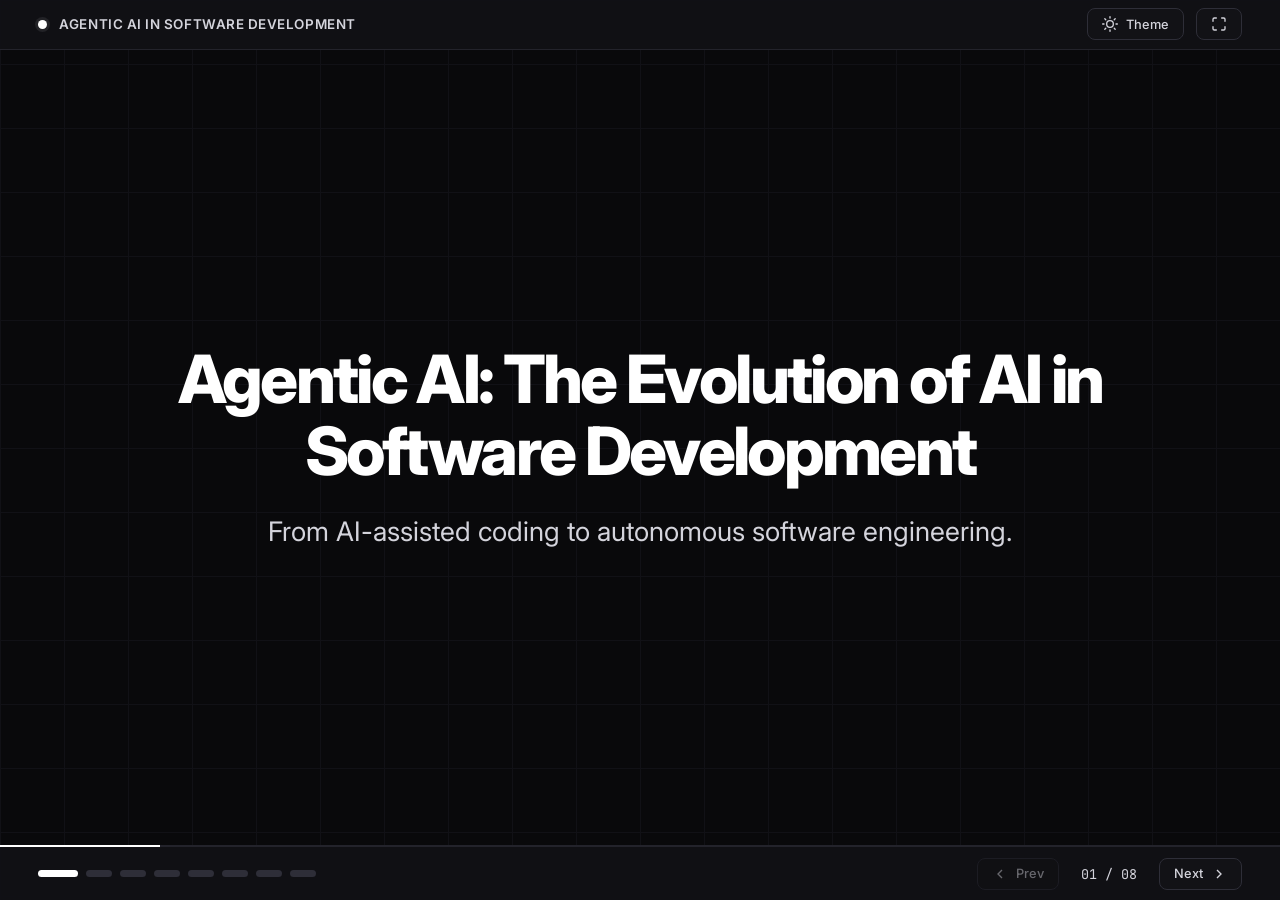
==== index.html @ c1a03ac7 "Remove (L) shortcut hint from Theme toggle button" ====
<!DOCTYPE html>
<html lang="en" data-theme="dark">
<head>
  <meta charset="UTF-8" />
  <meta name="viewport" content="width=device-width, initial-scale=1.0" />
  <title>Agentic AI: The Evolution of AI in Software Development</title>
  <link rel="preconnect" href="https://fonts.googleapis.com" />
  <link rel="preconnect" href="https://fonts.gstatic.com" crossorigin />
  <link href="https://fonts.googleapis.com/css2?family=Inter:wght@400;500;600;700;800&family=JetBrains+Mono:wght@400;500;600&display=swap" rel="stylesheet" />
  <link rel="stylesheet" href="presentation.css" />
</head>
<body>
  <div class="deck-shell">
    <!-- TOP BAR -->
    <header class="deck-topbar">
      <div class="topbar-brand">
        <span class="topbar-brand-dot"></span>
        <span>Agentic AI in Software Development</span>
      </div>

      <div class="topbar-meta">
        <button class="icon-btn" id="btn-theme" title="Toggle Monochrome Theme (Key: L)">
          <svg viewBox="0 0 24 24" fill="none" stroke="currentColor" stroke-width="2" stroke-linecap="round" stroke-linejoin="round">
            <circle cx="12" cy="12" r="5"></circle>
            <line x1="12" y1="1" x2="12" y2="3"></line>
            <line x1="12" y1="21" x2="12" y2="23"></line>
            <line x1="4.22" y1="4.22" x2="5.64" y2="5.64"></line>
            <line x1="18.36" y1="18.36" x2="19.78" y2="19.78"></line>
            <line x1="1" y1="12" x2="3" y2="12"></line>
            <line x1="21" y1="12" x2="23" y2="12"></line>
            <line x1="4.22" y1="19.78" x2="5.64" y2="18.36"></line>
            <line x1="18.36" y1="5.64" x2="19.78" y2="4.22"></line>
          </svg>
          <span>Theme</span>
        </button>

        <button class="icon-btn" id="btn-fullscreen" title="Toggle Fullscreen (Key: F)">
          <svg viewBox="0 0 24 24" fill="none" stroke="currentColor" stroke-width="2" stroke-linecap="round" stroke-linejoin="round">
            <path d="M8 3H5a2 2 0 0 0-2 2v3m18 0V5a2 2 0 0 0-2-2h-3m0 18h3a2 2 0 0 0 2-2v-3M3 16v3a2 2 0 0 0 2 2h3"></path>
          </svg>
        </button>
      </div>
    </header>

    <!-- MAIN SLIDE STAGE -->
    <main class="deck-stage" id="deck-stage">

      <!-- ==================================================================
           SLIDE 1 — INTRODUCTION TO AGENTIC AI
           ================================================================== -->
      <section class="slide is-active" data-slide="1">
        <div class="hero-cover">
          <h1 class="hero-title anim-item" style="--stagger: 0;">
            Agentic AI: The Evolution of AI in Software Development
          </h1>

          <p class="hero-subtitle anim-item" style="--stagger: 1;">
            From AI-assisted coding to autonomous software engineering.
          </p>
        </div>
      </section>

      <!-- ==================================================================
           SLIDE 2 — WHAT IS AGENTIC AI?
           ================================================================== -->
      <section class="slide" data-slide="2">
        <div class="slide-header">
          <div class="slide-eyebrow anim-item" style="--stagger: 0;">
            <svg viewBox="0 0 24 24" fill="none" stroke="currentColor" stroke-width="2">
              <circle cx="12" cy="12" r="10"></circle>
              <circle cx="12" cy="12" r="6"></circle>
              <circle cx="12" cy="12" r="2"></circle>
            </svg>
            <span>Slide 02 // Core Definition</span>
          </div>
          <h2 class="slide-title anim-item" style="--stagger: 1;">What Is Agentic AI?</h2>
          <p class="slide-subtitle anim-item" style="--stagger: 2;">
            An AI system capable of pursuing a goal by <strong>planning tasks</strong>, <strong>making decisions</strong>, <strong>using tools</strong>, <strong>executing actions</strong>, and <strong>evaluating results</strong> with varying degrees of human supervision.
          </p>
        </div>

        <div class="grid-4">
          <div class="feature-card anim-item" style="--stagger: 3;">
            <div class="card-icon-wrap">
              <div class="card-icon">
                <svg viewBox="0 0 24 24" fill="none" stroke="currentColor" stroke-width="2">
                  <circle cx="12" cy="12" r="10"></circle>
                  <circle cx="12" cy="12" r="6"></circle>
                  <circle cx="12" cy="12" r="2"></circle>
                </svg>
              </div>
              <span class="card-index">01</span>
            </div>
            <h3 class="card-title">Goal-Oriented</h3>
            <p class="card-desc">Works persistently toward a high-level defined objective rather than answering a single prompt.</p>
          </div>

          <div class="feature-card anim-item" style="--stagger: 4;">
            <div class="card-icon-wrap">
              <div class="card-icon">
                <svg viewBox="0 0 24 24" fill="none" stroke="currentColor" stroke-width="2">
                  <polygon points="12 2 19 21 12 17 5 21 12 2"></polygon>
                </svg>
              </div>
              <span class="card-index">02</span>
            </div>
            <h3 class="card-title">Autonomous</h3>
            <p class="card-desc">Performs chained development tasks and intermediate steps without needing constant human prompts.</p>
          </div>

          <div class="feature-card anim-item" style="--stagger: 5;">
            <div class="card-icon-wrap">
              <div class="card-icon">
                <svg viewBox="0 0 24 24" fill="none" stroke="currentColor" stroke-width="2">
                  <polyline points="4 17 10 11 4 5"></polyline>
                  <line x1="12" y1="19" x2="20" y2="19"></line>
                </svg>
              </div>
              <span class="card-index">03</span>
            </div>
            <h3 class="card-title">Action-Oriented</h3>
            <p class="card-desc">Directly interacts with external systems: editors, terminals, compilers, databases, and test runners.</p>
          </div>

          <div class="feature-card anim-item" style="--stagger: 6;">
            <div class="card-icon-wrap">
              <div class="card-icon">
                <svg viewBox="0 0 24 24" fill="none" stroke="currentColor" stroke-width="2">
                  <polyline points="23 4 23 10 17 10"></polyline>
                  <polyline points="1 20 1 14 7 14"></polyline>
                  <path d="M3.51 9a9 9 0 0 1 14.85-3.36L23 10M1 14l4.64 4.36A9 9 0 0 0 20.49 15"></path>
                </svg>
              </div>
              <span class="card-index">04</span>
            </div>
            <h3 class="card-title">Adaptive</h3>
            <p class="card-desc">Reads compiler errors or test failures and dynamically adjusts its approach based on real outcomes.</p>
          </div>
        </div>

        <div class="callout-banner anim-item" style="--stagger: 7;">
          <div class="callout-icon">
            <svg viewBox="0 0 24 24" fill="none" stroke="currentColor" stroke-width="2">
              <rect x="3" y="11" width="18" height="11" rx="2" ry="2"></rect>
              <path d="M7 11V7a5 5 0 0 1 10 0v4"></path>
            </svg>
          </div>
          <div class="callout-body">
            <div class="callout-label">Software Development Example</div>
            <p class="callout-text">
              Instead of asking AI to <em>generate a single login function</em>, you instruct it to <strong>implement an entire authentication feature</strong>—including database schema integration, input validation, and automated tests.
            </p>
          </div>
        </div>
      </section>

      <!-- ==================================================================
           SLIDE 3 — TRADITIONAL AI VS. AGENTIC AI
           ================================================================== -->
      <section class="slide" data-slide="3">
        <div class="slide-header">
          <div class="slide-eyebrow anim-item" style="--stagger: 0;">
            <svg viewBox="0 0 24 24" fill="none" stroke="currentColor" stroke-width="2">
              <line x1="18" y1="20" x2="18" y2="10"></line>
              <line x1="12" y1="20" x2="12" y2="4"></line>
              <line x1="6" y1="20" x2="6" y2="14"></line>
            </svg>
            <span>Slide 03 // Paradigm Shift</span>
          </div>
          <h2 class="slide-title anim-item" style="--stagger: 1;">Traditional AI vs. Agentic AI</h2>
        </div>

        <div class="grid-2">
          <!-- Traditional AI -->
          <div class="compare-panel anim-item" style="--stagger: 2;">
            <div class="compare-header">
              <div class="compare-title-group">
                <svg viewBox="0 0 24 24" fill="none" stroke="currentColor" stroke-width="2">
                  <path d="M21 15a2 2 0 0 1-2 2H7l-4 4V5a2 2 0 0 1 2-2h14a2 2 0 0 1 2 2z"></path>
                </svg>
                <span class="compare-title">Traditional AI</span>
              </div>
              <span class="compare-tag">Reactive Assistant</span>
            </div>

            <ul class="clean-list">
              <li>
                <svg viewBox="0 0 24 24" fill="none" stroke="currentColor" stroke-width="2"><polyline points="9 18 15 12 9 6"></polyline></svg>
                <span>Responds directly to individual prompts</span>
              </li>
              <li>
                <svg viewBox="0 0 24 24" fill="none" stroke="currentColor" stroke-width="2"><polyline points="9 18 15 12 9 6"></polyline></svg>
                <span>Generates isolated code snippets</span>
              </li>
              <li>
                <svg viewBox="0 0 24 24" fill="none" stroke="currentColor" stroke-width="2"><polyline points="9 18 15 12 9 6"></polyline></svg>
                <span>Suggests theoretical solutions</span>
              </li>
              <li>
                <svg viewBox="0 0 24 24" fill="none" stroke="currentColor" stroke-width="2"><polyline points="9 18 15 12 9 6"></polyline></svg>
                <span>Waits passively for next human instruction</span>
              </li>
              <li>
                <svg viewBox="0 0 24 24" fill="none" stroke="currentColor" stroke-width="2"><polyline points="9 18 15 12 9 6"></polyline></svg>
                <span>Developer manually coordinates every step</span>
              </li>
            </ul>

            <div class="scenario-box">
              <strong>Example: Fixing a Login Bug</strong>
              Explains the error message you pasted and suggests a snippet of code for you to copy and test.
            </div>
          </div>

          <!-- Agentic AI -->
          <div class="compare-panel compare-highlight anim-item" style="--stagger: 3;">
            <div class="compare-header">
              <div class="compare-title-group">
                <svg viewBox="0 0 24 24" fill="none" stroke="currentColor" stroke-width="2">
                  <rect x="4" y="4" width="16" height="16" rx="2" ry="2"></rect>
                  <rect x="9" y="9" width="6" height="6"></rect>
                  <line x1="9" y1="1" x2="9" y2="4"></line>
                  <line x1="15" y1="1" x2="15" y2="4"></line>
                  <line x1="9" y1="20" x2="9" y2="23"></line>
                  <line x1="15" y1="20" x2="15" y2="23"></line>
                  <line x1="20" y1="9" x2="23" y2="9"></line>
                  <line x1="20" y1="14" x2="23" y2="14"></line>
                  <line x1="1" y1="9" x2="4" y2="9"></line>
                  <line x1="1" y1="14" x2="4" y2="14"></line>
                </svg>
                <span class="compare-title">Agentic AI</span>
              </div>
              <span class="compare-tag">Goal-Driven Executor</span>
            </div>

            <ul class="clean-list">
              <li>
                <svg viewBox="0 0 24 24" fill="none" stroke="currentColor" stroke-width="2"><polyline points="20 6 9 17 4 12"></polyline></svg>
                <span>Works toward overarching engineering goals</span>
              </li>
              <li>
                <svg viewBox="0 0 24 24" fill="none" stroke="currentColor" stroke-width="2"><polyline points="20 6 9 17 4 12"></polyline></svg>
                <span>Implements complete end-to-end features</span>
              </li>
              <li>
                <svg viewBox="0 0 24 24" fill="none" stroke="currentColor" stroke-width="2"><polyline points="20 6 9 17 4 12"></polyline></svg>
                <span>Executes solutions directly using workspace tools</span>
              </li>
              <li>
                <svg viewBox="0 0 24 24" fill="none" stroke="currentColor" stroke-width="2"><polyline points="20 6 9 17 4 12"></polyline></svg>
                <span>Determines appropriate next steps autonomously</span>
              </li>
              <li>
                <svg viewBox="0 0 24 24" fill="none" stroke="currentColor" stroke-width="2"><polyline points="20 6 9 17 4 12"></polyline></svg>
                <span>Manages multiple connected actions in sequence</span>
              </li>
            </ul>

            <div class="scenario-box">
              <strong>Example: Fixing a Login Bug</strong>
              Investigates the codebase, identifies the root cause, modifies the files, runs the test suite, and verifies the fix.
            </div>
          </div>
        </div>

        <div class="callout-banner anim-item" style="--stagger: 4;">
          <div class="callout-icon">
            <svg viewBox="0 0 24 24" fill="none" stroke="currentColor" stroke-width="2">
              <polygon points="13 2 3 14 12 14 11 22 21 10 12 10 13 2"></polygon>
            </svg>
          </div>
          <div class="callout-body">
            <div class="callout-label">Key Takeaway</div>
            <p class="callout-text">
              Traditional AI primarily assists with <strong>individual requests</strong>, while Agentic AI executes <strong>multiple connected actions</strong> toward an objective.
            </p>
          </div>
        </div>
      </section>

      <!-- ==================================================================
           SLIDE 4 — WHAT MAKES AN AI AGENTIC?
           ================================================================== -->
      <section class="slide" data-slide="4">
        <div class="slide-header">
          <div class="slide-eyebrow anim-item" style="--stagger: 0;">
            <svg viewBox="0 0 24 24" fill="none" stroke="currentColor" stroke-width="2">
              <polygon points="12 2 2 7 12 12 22 7 12 2"></polygon>
              <polyline points="2 17 12 22 22 17"></polyline>
              <polyline points="2 12 12 17 22 12"></polyline>
            </svg>
            <span>Slide 04 // System Capabilities</span>
          </div>
          <h2 class="slide-title anim-item" style="--stagger: 1;">What Makes an AI Agentic?</h2>
        </div>

        <div class="grid-3">
          <div class="feature-card anim-item" style="--stagger: 2;">
            <div class="card-icon-wrap">
              <div class="card-icon">
                <svg viewBox="0 0 24 24" fill="none" stroke="currentColor" stroke-width="2">
                  <circle cx="12" cy="12" r="10"></circle>
                  <polygon points="16.24 7.76 14.12 14.12 7.76 16.24 9.88 9.88 16.24 7.76"></polygon>
                </svg>
              </div>
              <span class="card-index">01</span>
            </div>
            <h3 class="card-title">Autonomy</h3>
            <p class="card-desc">Can perform assigned tasks without constant human intervention.</p>
          </div>

          <div class="feature-card anim-item" style="--stagger: 3;">
            <div class="card-icon-wrap">
              <div class="card-icon">
                <svg viewBox="0 0 24 24" fill="none" stroke="currentColor" stroke-width="2">
                  <line x1="8" y1="6" x2="21" y2="6"></line>
                  <line x1="8" y1="12" x2="21" y2="12"></line>
                  <line x1="8" y1="18" x2="21" y2="18"></line>
                  <line x1="3" y1="6" x2="3.01" y2="6"></line>
                  <line x1="3" y1="12" x2="3.01" y2="12"></line>
                  <line x1="3" y1="18" x2="3.01" y2="18"></line>
                </svg>
              </div>
              <span class="card-index">02</span>
            </div>
            <h3 class="card-title">Planning</h3>
            <p class="card-desc">Breaks complex engineering objectives into smaller, actionable tasks.</p>
          </div>

          <div class="feature-card anim-item" style="--stagger: 4;">
            <div class="card-icon-wrap">
              <div class="card-icon">
                <svg viewBox="0 0 24 24" fill="none" stroke="currentColor" stroke-width="2">
                  <path d="M9.5 2A2.5 2.5 0 0 1 12 4.5v15a2.5 2.5 0 0 1-4.96.44 2.5 2.5 0 0 1-2.96-3.08 3 3 0 0 1-.34-5.58 2.5 2.5 0 0 1 1.32-4.24 2.5 2.5 0 0 1 4.44-2.04Z"></path>
                  <path d="M14.5 2A2.5 2.5 0 0 0 12 4.5v15a2.5 2.5 0 0 0 4.96.44 2.5 2.5 0 0 0 2.96-3.08 3 3 0 0 0 .34-5.58 2.5 2.5 0 0 0-1.32-4.24 2.5 2.5 0 0 0-4.44-2.04Z"></path>
                </svg>
              </div>
              <span class="card-index">03</span>
            </div>
            <h3 class="card-title">Reasoning</h3>
            <p class="card-desc">Analyzes code context and trade-offs to determine appropriate actions.</p>
          </div>

          <div class="feature-card anim-item" style="--stagger: 5;">
            <div class="card-icon-wrap">
              <div class="card-icon">
                <svg viewBox="0 0 24 24" fill="none" stroke="currentColor" stroke-width="2">
                  <polyline points="4 17 10 11 4 5"></polyline>
                  <line x1="12" y1="19" x2="20" y2="19"></line>
                </svg>
              </div>
              <span class="card-index">04</span>
            </div>
            <h3 class="card-title">Tool Usage</h3>
            <p class="card-desc">Interacts with terminals, APIs, databases, and development environments.</p>
          </div>

          <div class="feature-card anim-item" style="--stagger: 6;">
            <div class="card-icon-wrap">
              <div class="card-icon">
                <svg viewBox="0 0 24 24" fill="none" stroke="currentColor" stroke-width="2">
                  <ellipse cx="12" cy="5" rx="9" ry="3"></ellipse>
                  <path d="M21 12c0 1.66-4 3-9 3s-9-1.34-9-3"></path>
                  <path d="M3 5v14c0 1.66 4 3 9 3s9-1.34 9-3V5"></path>
                </svg>
              </div>
              <span class="card-index">05</span>
            </div>
            <h3 class="card-title">Memory &amp; Context</h3>
            <p class="card-desc">Maintains relevant project architecture information and previous decisions.</p>
          </div>

          <div class="feature-card anim-item" style="--stagger: 7;">
            <div class="card-icon-wrap">
              <div class="card-icon">
                <svg viewBox="0 0 24 24" fill="none" stroke="currentColor" stroke-width="2">
                  <path d="M21.5 2v6h-6M2.5 22v-6h6M2 11.5a10 10 0 0 1 18.8-4.3M22 12.5a10 10 0 0 1-18.8 4.2"></path>
                </svg>
              </div>
              <span class="card-index">06</span>
            </div>
            <h3 class="card-title">Adaptability</h3>
            <p class="card-desc">Evaluates test or runtime outcomes and adjusts strategy when something fails.</p>
          </div>
        </div>

        <div class="callout-banner anim-item" style="--stagger: 8;">
          <div class="callout-icon">
            <svg viewBox="0 0 24 24" fill="none" stroke="currentColor" stroke-width="2">
              <circle cx="12" cy="12" r="10"></circle>
              <line x1="12" y1="8" x2="12" y2="12"></line>
              <line x1="12" y1="16" x2="12.01" y2="16"></line>
            </svg>
          </div>
          <div class="callout-body">
            <div class="callout-label">Important Distinction</div>
            <p class="callout-text">
              Simply using an LLM or chaining multiple AI models does <strong>not</strong> automatically make a system agentic. Its ability to <strong>pursue goals through decisions and actions</strong> is what matters.
            </p>
          </div>
        </div>
      </section>

      <!-- ==================================================================
           SLIDE 5 — HOW DOES AGENTIC AI WORK?
           ================================================================== -->
      <section class="slide" data-slide="5">
        <div class="slide-header">
          <div class="slide-eyebrow anim-item" style="--stagger: 0;">
            <svg viewBox="0 0 24 24" fill="none" stroke="currentColor" stroke-width="2">
              <polyline points="23 4 23 10 17 10"></polyline>
              <polyline points="1 20 1 14 7 14"></polyline>
              <path d="M3.51 9a9 9 0 0 1 14.85-3.36L23 10M1 14l4.64 4.36A9 9 0 0 0 20.49 15"></path>
            </svg>
            <span>Slide 05 // The Agentic Execution Cycle</span>
          </div>
          <h2 class="slide-title anim-item" style="--stagger: 1;">How Does Agentic AI Work?</h2>
        </div>

        <div class="cycle-layout">
          <div class="cycle-steps-grid" id="cycle-stepper">
            <div class="cycle-step-card is-pulsing anim-item" style="--stagger: 2;" data-step="0">
              <div class="cycle-step-top">
                <span class="cycle-step-num">STEP 01</span>
                <span class="cycle-step-icon">
                  <svg viewBox="0 0 24 24" fill="none" stroke="currentColor" stroke-width="2"><circle cx="12" cy="12" r="10"></circle><circle cx="12" cy="12" r="3"></circle></svg>
                </span>
              </div>
              <h3 class="cycle-step-title">Goal</h3>
              <p class="cycle-step-desc">Understand the developer’s high-level objective and constraints.</p>
            </div>

            <div class="cycle-step-card anim-item" style="--stagger: 3;" data-step="1">
              <div class="cycle-step-top">
                <span class="cycle-step-num">STEP 02</span>
                <span class="cycle-step-icon">
                  <svg viewBox="0 0 24 24" fill="none" stroke="currentColor" stroke-width="2"><line x1="8" y1="6" x2="21" y2="6"></line><line x1="8" y1="12" x2="21" y2="12"></line><line x1="8" y1="18" x2="21" y2="18"></line><line x1="3" y1="6" x2="3.01" y2="6"></line><line x1="3" y1="12" x2="3.01" y2="12"></line><line x1="3" y1="18" x2="3.01" y2="18"></line></svg>
                </span>
              </div>
              <h3 class="cycle-step-title">Planning</h3>
              <p class="cycle-step-desc">Break down the objective into smaller, sequenced tasks.</p>
            </div>

            <div class="cycle-step-card anim-item" style="--stagger: 4;" data-step="2">
              <div class="cycle-step-top">
                <span class="cycle-step-num">STEP 03</span>
                <span class="cycle-step-icon">
                  <svg viewBox="0 0 24 24" fill="none" stroke="currentColor" stroke-width="2"><polyline points="4 17 10 11 4 5"></polyline><line x1="12" y1="19" x2="20" y2="19"></line></svg>
                </span>
              </div>
              <h3 class="cycle-step-title">Execution</h3>
              <p class="cycle-step-desc">Perform concrete actions using available workspace tools.</p>
            </div>

            <div class="cycle-step-card anim-item" style="--stagger: 5;" data-step="3">
              <div class="cycle-step-top">
                <span class="cycle-step-num">STEP 04</span>
                <span class="cycle-step-icon">
                  <svg viewBox="0 0 24 24" fill="none" stroke="currentColor" stroke-width="2"><path d="M1 12s4-8 11-8 11 8 11 8-4 8-11 8-11-8-11-8z"></path><circle cx="12" cy="12" r="3"></circle></svg>
                </span>
              </div>
              <h3 class="cycle-step-title">Observation</h3>
              <p class="cycle-step-desc">Inspect terminal outputs, compiler logs, errors, and test results.</p>
            </div>

            <div class="cycle-step-card anim-item" style="--stagger: 6;" data-step="4">
              <div class="cycle-step-top">
                <span class="cycle-step-num">STEP 05</span>
                <span class="cycle-step-icon">
                  <svg viewBox="0 0 24 24" fill="none" stroke="currentColor" stroke-width="2"><path d="M22 11.08V12a10 10 0 1 1-5.93-9.14"></path><polyline points="22 4 12 14.01 9 11.01"></polyline></svg>
                </span>
              </div>
              <h3 class="cycle-step-title">Evaluation</h3>
              <p class="cycle-step-desc">Determine whether the current outcome satisfies requirements.</p>
            </div>

            <div class="cycle-step-card anim-item" style="--stagger: 7;" data-step="5">
              <div class="cycle-step-top">
                <span class="cycle-step-num">STEP 06</span>
                <span class="cycle-step-icon">
                  <svg viewBox="0 0 24 24" fill="none" stroke="currentColor" stroke-width="2"><polyline points="17 1 21 5 17 9"></polyline><path d="M3 11V9a4 4 0 0 1 4-4h14"></path><polyline points="7 23 3 19 7 15"></polyline><path d="M21 13v2a4 4 0 0 1-4 4H3"></path></svg>
                </span>
              </div>
              <h3 class="cycle-step-title">Iteration</h3>
              <p class="cycle-step-desc">Correct problems and repeat until achieved or human input is needed.</p>
            </div>
          </div>

          <div class="example-walkthrough-card anim-item" style="--stagger: 5;">
            <div>
              <div class="walkthrough-title">
                <svg viewBox="0 0 24 24" fill="none" stroke="currentColor" stroke-width="2">
                  <rect x="2" y="3" width="20" height="14" rx="2" ry="2"></rect>
                  <line x1="8" y1="21" x2="16" y2="21"></line>
                  <line x1="12" y1="17" x2="12" y2="21"></line>
                </svg>
                <span>Practical Example: Student Management System</span>
              </div>
              <ul class="walkthrough-steps">
                <li><span class="step-dot"></span><span>1. Analyze the system requirements</span></li>
                <li><span class="step-dot"></span><span>2. Design the database schema</span></li>
                <li><span class="step-dot"></span><span>3. Develop the frontend &amp; backend</span></li>
                <li><span class="step-dot"></span><span>4. Run the application locally</span></li>
                <li><span class="step-dot"></span><span>5. Test student registration &amp; authentication</span></li>
                <li><span class="step-dot"></span><span>6. Fix identified runtime or test errors</span></li>
                <li><span class="step-dot"></span><span>7. Verify the completed implementation</span></li>
              </ul>
            </div>
          </div>
        </div>
      </section>

      <!-- ==================================================================
           SLIDE 6 — REAL-WORLD EXAMPLES OF AGENTIC AI
           ================================================================== -->
      <section class="slide" data-slide="6">
        <div class="slide-header slide-header--compact">
          <div class="slide-eyebrow anim-item" style="--stagger: 0;">
            <svg viewBox="0 0 24 24" fill="none" stroke="currentColor" stroke-width="2">
              <circle cx="12" cy="12" r="10"></circle>
              <line x1="2" y1="12" x2="22" y2="12"></line>
              <path d="M12 2a15.3 15.3 0 0 1 4 10 15.3 15.3 0 0 1-4 10 15.3 15.3 0 0 1-4-10 15.3 15.3 0 0 1 4-10z"></path>
            </svg>
            <span>Slide 06 // Industry Landscape</span>
          </div>
          <h2 class="slide-title anim-item" style="--stagger: 1;">Real-World Examples of Agentic AI</h2>
        </div>

        <div class="examples-grid">
          <!-- OpenAI Codex -->
          <div class="agent-tool-card anim-item" style="--stagger: 2;">
            <div>
              <div class="tool-card-header">
                <div>
                  <h3 class="tool-name">OpenAI Codex</h3>
                  <div class="tool-vendor">Software Engineering Agent</div>
                </div>
                <div class="card-icon">
                  <svg viewBox="0 0 24 24" fill="none" stroke="currentColor" stroke-width="2">
                    <polyline points="4 17 10 11 4 5"></polyline>
                    <line x1="12" y1="19" x2="20" y2="19"></line>
                  </svg>
                </div>
              </div>

              <ul class="clean-list">
                <li>
                  <svg viewBox="0 0 24 24" fill="none" stroke="currentColor" stroke-width="2"><polyline points="20 6 9 17 4 12"></polyline></svg>
                  <span>Understands existing codebases</span>
                </li>
                <li>
                  <svg viewBox="0 0 24 24" fill="none" stroke="currentColor" stroke-width="2"><polyline points="20 6 9 17 4 12"></polyline></svg>
                  <span>Implements features &amp; fixes bugs</span>
                </li>
                <li>
                  <svg viewBox="0 0 24 24" fill="none" stroke="currentColor" stroke-width="2"><polyline points="20 6 9 17 4 12"></polyline></svg>
                  <span>Runs tests &amp; dev commands</span>
                </li>
              </ul>
            </div>

            <a class="tool-link" href="https://openai.com/codex/" target="_blank" rel="noopener noreferrer">
              <span>openai.com/codex</span>
              <svg viewBox="0 0 24 24" fill="none" stroke="currentColor" stroke-width="2"><path d="M18 13v6a2 2 0 0 1-2 2H5a2 2 0 0 1-2-2V8a2 2 0 0 1 2-2h6"></path><polyline points="15 3 21 3 21 9"></polyline><line x1="10" y1="14" x2="21" y2="3"></line></svg>
            </a>
          </div>

          <!-- GitHub Copilot Coding Agent -->
          <div class="agent-tool-card anim-item" style="--stagger: 3;">
            <div>
              <div class="tool-card-header">
                <div>
                  <h3 class="tool-name">GitHub Copilot Agent</h3>
                  <div class="tool-vendor">Repository Workflow Agent</div>
                </div>
                <div class="card-icon">
                  <svg viewBox="0 0 24 24" fill="none" stroke="currentColor" stroke-width="2">
                    <circle cx="18" cy="18" r="3"></circle>
                    <circle cx="6" cy="6" r="3"></circle>
                    <path d="M13 6h3a2 2 0 0 1 2 2v7"></path>
                    <line x1="6" y1="9" x2="6" y2="21"></line>
                  </svg>
                </div>
              </div>

              <ul class="clean-list">
                <li>
                  <svg viewBox="0 0 24 24" fill="none" stroke="currentColor" stroke-width="2"><polyline points="20 6 9 17 4 12"></polyline></svg>
                  <span>Accepts assigned GitHub issues</span>
                </li>
                <li>
                  <svg viewBox="0 0 24 24" fill="none" stroke="currentColor" stroke-width="2"><polyline points="20 6 9 17 4 12"></polyline></svg>
                  <span>Investigates repositories autonomously</span>
                </li>
                <li>
                  <svg viewBox="0 0 24 24" fill="none" stroke="currentColor" stroke-width="2"><polyline points="20 6 9 17 4 12"></polyline></svg>
                  <span>Creates pull requests for review</span>
                </li>
              </ul>
            </div>

            <a class="tool-link" href="https://github.com/features/copilot" target="_blank" rel="noopener noreferrer">
              <span>github.com/features/copilot</span>
              <svg viewBox="0 0 24 24" fill="none" stroke="currentColor" stroke-width="2"><path d="M18 13v6a2 2 0 0 1-2 2H5a2 2 0 0 1-2-2V8a2 2 0 0 1 2-2h6"></path><polyline points="15 3 21 3 21 9"></polyline><line x1="10" y1="14" x2="21" y2="3"></line></svg>
            </a>
          </div>

          <!-- Devin -->
          <div class="agent-tool-card anim-item" style="--stagger: 4;">
            <div>
              <div class="tool-card-header">
                <div>
                  <h3 class="tool-name">Devin</h3>
                  <div class="tool-vendor">Autonomous AI Software Engineer</div>
                </div>
                <div class="card-icon">
                  <svg viewBox="0 0 24 24" fill="none" stroke="currentColor" stroke-width="2">
                    <rect x="2" y="3" width="20" height="14" rx="2" ry="2"></rect>
                    <line x1="8" y1="21" x2="16" y2="21"></line>
                    <line x1="12" y1="17" x2="12" y2="21"></line>
                  </svg>
                </div>
              </div>

              <ul class="clean-list">
                <li>
                  <svg viewBox="0 0 24 24" fill="none" stroke="currentColor" stroke-width="2"><polyline points="20 6 9 17 4 12"></polyline></svg>
                  <span>Operates in a sandboxed environment</span>
                </li>
                <li>
                  <svg viewBox="0 0 24 24" fill="none" stroke="currentColor" stroke-width="2"><polyline points="20 6 9 17 4 12"></polyline></svg>
                  <span>Investigates engineering problems</span>
                </li>
                <li>
                  <svg viewBox="0 0 24 24" fill="none" stroke="currentColor" stroke-width="2"><polyline points="20 6 9 17 4 12"></polyline></svg>
                  <span>Executes multi-step dev tasks</span>
                </li>
              </ul>
            </div>

            <a class="tool-link" href="https://devin.ai/" target="_blank" rel="noopener noreferrer">
              <span>devin.ai</span>
              <svg viewBox="0 0 24 24" fill="none" stroke="currentColor" stroke-width="2"><path d="M18 13v6a2 2 0 0 1-2 2H5a2 2 0 0 1-2-2V8a2 2 0 0 1 2-2h6"></path><polyline points="15 3 21 3 21 9"></polyline><line x1="10" y1="14" x2="21" y2="3"></line></svg>
            </a>
          </div>

          <!-- OpenCode -->
          <div class="agent-tool-card anim-item" style="--stagger: 5;">
            <div>
              <div class="tool-card-header">
                <div>
                  <h3 class="tool-name">OpenCode</h3>
                  <div class="tool-vendor">Open-Source Terminal Agent</div>
                </div>
                <div class="card-icon">
                  <svg viewBox="0 0 24 24" fill="none" stroke="currentColor" stroke-width="2">
                    <rect x="3" y="4" width="18" height="16" rx="2"></rect>
                    <polyline points="8 10 11 13 8 16"></polyline>
                    <line x1="13" y1="16" x2="17" y2="16"></line>
                  </svg>
                </div>
              </div>

              <ul class="clean-list">
                <li>
                  <svg viewBox="0 0 24 24" fill="none" stroke="currentColor" stroke-width="2"><polyline points="20 6 9 17 4 12"></polyline></svg>
                  <span>Operates in a fast terminal interface</span>
                </li>
                <li>
                  <svg viewBox="0 0 24 24" fill="none" stroke="currentColor" stroke-width="2"><polyline points="20 6 9 17 4 12"></polyline></svg>
                  <span>Navigates codebases &amp; runs commands</span>
                </li>
                <li>
                  <svg viewBox="0 0 24 24" fill="none" stroke="currentColor" stroke-width="2"><polyline points="20 6 9 17 4 12"></polyline></svg>
                  <span>Supports orchestrator &amp; subagent workflows</span>
                </li>
              </ul>
            </div>

            <a class="tool-link" href="https://opencode.ai/" target="_blank" rel="noopener noreferrer">
              <span>opencode.ai</span>
              <svg viewBox="0 0 24 24" fill="none" stroke="currentColor" stroke-width="2"><path d="M18 13v6a2 2 0 0 1-2 2H5a2 2 0 0 1-2-2V8a2 2 0 0 1 2-2h6"></path><polyline points="15 3 21 3 21 9"></polyline><line x1="10" y1="14" x2="21" y2="3"></line></svg>
            </a>
          </div>

          <!-- Claude Code -->
          <div class="agent-tool-card anim-item" style="--stagger: 6;">
            <div>
              <div class="tool-card-header">
                <div>
                  <h3 class="tool-name">Claude Code</h3>
                  <div class="tool-vendor">Anthropic Agentic CLI &amp; IDE Tool</div>
                </div>
                <div class="card-icon">
                  <svg viewBox="0 0 24 24" fill="none" stroke="currentColor" stroke-width="2">
                    <path d="M12 3l1.912 5.813a2 2 0 0 0 1.275 1.275L21 12l-5.813 1.912a2 2 0 0 0-1.275 1.275L12 21l-1.912-5.813a2 2 0 0 0-1.275-1.275L3 12l5.813-1.912a2 2 0 0 0 1.275-1.275L12 3z"></path>
                  </svg>
                </div>
              </div>

              <ul class="clean-list">
                <li>
                  <svg viewBox="0 0 24 24" fill="none" stroke="currentColor" stroke-width="2"><polyline points="20 6 9 17 4 12"></polyline></svg>
                  <span>Runs agentic workflows in terminal &amp; IDE</span>
                </li>
                <li>
                  <svg viewBox="0 0 24 24" fill="none" stroke="currentColor" stroke-width="2"><polyline points="20 6 9 17 4 12"></polyline></svg>
                  <span>Reads codebases, edits files &amp; runs tests</span>
                </li>
                <li>
                  <svg viewBox="0 0 24 24" fill="none" stroke="currentColor" stroke-width="2"><polyline points="20 6 9 17 4 12"></polyline></svg>
                  <span>Handles Git workflows, hooks &amp; subagents</span>
                </li>
              </ul>
            </div>

            <a class="tool-link" href="https://claude.com/product/claude-code" target="_blank" rel="noopener noreferrer">
              <span>claude.com/product/claude-code</span>
              <svg viewBox="0 0 24 24" fill="none" stroke="currentColor" stroke-width="2"><path d="M18 13v6a2 2 0 0 1-2 2H5a2 2 0 0 1-2-2V8a2 2 0 0 1 2-2h6"></path><polyline points="15 3 21 3 21 9"></polyline><line x1="10" y1="14" x2="21" y2="3"></line></svg>
            </a>
          </div>
        </div>

        <div class="callout-banner anim-item" style="--stagger: 7;">
          <div class="callout-icon">
            <svg viewBox="0 0 24 24" fill="none" stroke="currentColor" stroke-width="2">
              <polyline points="20 6 9 17 4 12"></polyline>
            </svg>
          </div>
          <div class="callout-body">
            <div class="callout-label">Key Takeaway</div>
            <p class="callout-text">
              These tools demonstrate how AI can actively participate in <strong>actual software engineering workflows</strong>, not just generate isolated code.
            </p>
          </div>
        </div>
      </section>

      <!-- ==================================================================
           SLIDE 7 — MULTI-AGENT AI IN SOFTWARE DEVELOPMENT
           ================================================================== -->
      <section class="slide" data-slide="7">
        <div class="slide-header slide-header--compact">
          <div class="slide-eyebrow anim-item" style="--stagger: 0;">
            <svg viewBox="0 0 24 24" fill="none" stroke="currentColor" stroke-width="2">
              <circle cx="12" cy="5" r="3"></circle>
              <line x1="12" y1="8" x2="12" y2="14"></line>
              <circle cx="6" cy="19" r="3"></circle>
              <circle cx="18" cy="19" r="3"></circle>
              <line x1="12" y1="14" x2="6" y2="16"></line>
              <line x1="12" y1="14" x2="18" y2="16"></line>
            </svg>
            <span>Slide 07 // Collaborative Agent Systems</span>
          </div>
          <h2 class="slide-title anim-item" style="--stagger: 1;">Multi-Agent AI in Software Development</h2>
          <p class="slide-subtitle anim-item" style="--stagger: 2;">
            Multiple AI agents working together with <strong>specialized responsibilities</strong> to accomplish a shared objective (e.g., configurable in tools like <strong>OpenCode</strong>).
          </p>
        </div>

        <div class="arch-diagram">
          <!-- Tier 0 & Tier 1: Developer Objective -> Root Orchestrator -->
          <div class="arch-root-tier anim-item" style="--stagger: 3;">
            <div class="arch-input-pill">
              <svg viewBox="0 0 24 24" fill="none" stroke="currentColor" stroke-width="2">
                <path d="M20 21v-2a4 4 0 0 0-4-4H8a4 4 0 0 0-4 4v2"></path>
                <circle cx="12" cy="7" r="4"></circle>
              </svg>
              <span>Developer Objective: Student Management System</span>
            </div>

            <div class="arch-stem arch-stem--short" aria-hidden="true"></div>

            <div class="arch-root-node">
              <div class="arch-root-left">
                <div class="arch-root-icon">
                  <svg viewBox="0 0 24 24" fill="none" stroke="currentColor" stroke-width="2">
                    <polygon points="12 2 2 7 12 12 22 7 12 2"></polygon>
                    <polyline points="2 17 12 22 22 17"></polyline>
                    <polyline points="2 12 12 17 22 12"></polyline>
                  </svg>
                </div>
                <div>
                  <div class="arch-root-title">Orchestrator Agent</div>
                  <div class="arch-root-desc">Coordinates workflow, delegates tasks &amp; integrates results</div>
                </div>
              </div>
              <span class="arch-root-badge">Root Coordinator</span>
            </div>

            <div class="arch-stem arch-stem--trunk" aria-hidden="true"></div>
          </div>

          <!-- Tier 2 & Tier 3: Three Hierarchical Agent Branches -->
          <div class="arch-branches">
            <!-- Branch 1: Planning -->
            <div class="arch-branch anim-item" style="--stagger: 4;">
              <div class="arch-branch-header">
                <span class="arch-branch-num">01</span>
                <span class="arch-branch-label">Planning Tier</span>
              </div>

              <div class="arch-branch-spine">
                <div class="arch-node">
                  <div class="arch-node-icon">
                    <svg viewBox="0 0 24 24" fill="none" stroke="currentColor" stroke-width="2">
                      <line x1="8" y1="6" x2="21" y2="6"></line>
                      <line x1="8" y1="12" x2="21" y2="12"></line>
                      <line x1="8" y1="18" x2="21" y2="18"></line>
                      <line x1="3" y1="6" x2="3.01" y2="6"></line>
                    </svg>
                  </div>
                  <div class="arch-node-info">
                    <span class="arch-node-role">Planner</span>
                    <span class="arch-node-task">Analyzes requirements &amp; creates tasks</span>
                  </div>
                </div>

                <div class="arch-node arch-node--meta">
                  <div class="arch-node-icon">
                    <svg viewBox="0 0 24 24" fill="none" stroke="currentColor" stroke-width="2">
                      <polyline points="17 1 21 5 17 9"></polyline>
                      <path d="M3 11V9a4 4 0 0 1 4-4h14"></path>
                      <polyline points="7 23 3 19 7 15"></polyline>
                      <path d="M21 13v2a4 4 0 0 1-4 4H3"></path>
                    </svg>
                  </div>
                  <div class="arch-node-info">
                    <span class="arch-node-role">Delegation Flow</span>
                    <span class="arch-node-task">Objective → Tasks → Build → Review → Iterate</span>
                  </div>
                </div>
              </div>
            </div>

            <!-- Branch 2: Implementation -->
            <div class="arch-branch anim-item" style="--stagger: 5;">
              <div class="arch-branch-header">
                <span class="arch-branch-num">02</span>
                <span class="arch-branch-label">Implementation Tier</span>
              </div>

              <div class="arch-branch-spine">
                <div class="arch-node">
                  <div class="arch-node-icon">
                    <svg viewBox="0 0 24 24" fill="none" stroke="currentColor" stroke-width="2">
                      <rect x="3" y="3" width="18" height="18" rx="2" ry="2"></rect>
                      <line x1="3" y1="9" x2="21" y2="9"></line>
                    </svg>
                  </div>
                  <div class="arch-node-info">
                    <span class="arch-node-role">Frontend Developer</span>
                    <span class="arch-node-task">Develops user interface</span>
                  </div>
                </div>

                <div class="arch-node">
                  <div class="arch-node-icon">
                    <svg viewBox="0 0 24 24" fill="none" stroke="currentColor" stroke-width="2">
                      <polyline points="16 18 22 12 16 6"></polyline>
                      <polyline points="8 6 2 12 8 18"></polyline>
                    </svg>
                  </div>
                  <div class="arch-node-info">
                    <span class="arch-node-role">Backend Developer</span>
                    <span class="arch-node-task">Implements APIs &amp; business logic</span>
                  </div>
                </div>

                <div class="arch-node">
                  <div class="arch-node-icon">
                    <svg viewBox="0 0 24 24" fill="none" stroke="currentColor" stroke-width="2">
                      <ellipse cx="12" cy="5" rx="9" ry="3"></ellipse>
                      <path d="M21 12c0 1.66-4 3-9 3s-9-1.34-9-3"></path>
                      <path d="M3 5v14c0 1.66 4 3 9 3s9-1.34 9-3V5"></path>
                    </svg>
                  </div>
                  <div class="arch-node-info">
                    <span class="arch-node-role">Database Engineer</span>
                    <span class="arch-node-task">Designs database structures</span>
                  </div>
                </div>
              </div>
            </div>

            <!-- Branch 3: Verification & Security -->
            <div class="arch-branch anim-item" style="--stagger: 6;">
              <div class="arch-branch-header">
                <span class="arch-branch-num">03</span>
                <span class="arch-branch-label">Verification Tier</span>
              </div>

              <div class="arch-branch-spine">
                <div class="arch-node">
                  <div class="arch-node-icon">
                    <svg viewBox="0 0 24 24" fill="none" stroke="currentColor" stroke-width="2">
                      <polyline points="9 11 12 14 22 4"></polyline>
                      <path d="M21 12v7a2 2 0 0 1-2 2H5a2 2 0 0 1-2-2V5a2 2 0 0 1 2-2h11"></path>
                    </svg>
                  </div>
                  <div class="arch-node-info">
                    <span class="arch-node-role">Tester</span>
                    <span class="arch-node-task">Executes tests &amp; verifies functionality</span>
                  </div>
                </div>

                <div class="arch-node">
                  <div class="arch-node-icon">
                    <svg viewBox="0 0 24 24" fill="none" stroke="currentColor" stroke-width="2">
                      <circle cx="11" cy="11" r="8"></circle>
                      <line x1="21" y1="21" x2="16.65" y2="16.65"></line>
                    </svg>
                  </div>
                  <div class="arch-node-info">
                    <span class="arch-node-role">Code Reviewer</span>
                    <span class="arch-node-task">Reviews implementation quality</span>
                  </div>
                </div>

                <div class="arch-node">
                  <div class="arch-node-icon">
                    <svg viewBox="0 0 24 24" fill="none" stroke="currentColor" stroke-width="2">
                      <path d="M12 22s8-4 8-10V5l-8-3-8 3v7c0 6 8 10 8 10z"></path>
                    </svg>
                  </div>
                  <div class="arch-node-info">
                    <span class="arch-node-role">Security Reviewer</span>
                    <span class="arch-node-task">Identifies potential vulnerabilities</span>
                  </div>
                </div>
              </div>
            </div>
          </div>

          <!-- Feedback Loop Strip -->
          <div class="arch-feedback-bar anim-item" style="--stagger: 7;">
            <svg viewBox="0 0 24 24" fill="none" stroke="currentColor" stroke-width="2">
              <polyline points="17 1 21 5 17 9"></polyline>
              <path d="M3 11V9a4 4 0 0 1 4-4h14"></path>
              <polyline points="7 23 3 19 7 15"></polyline>
              <path d="M21 13v2a4 4 0 0 1-4 4H3"></path>
            </svg>
            <span>
              <strong>Iterative Feedback Loop:</strong> Orchestrator collects outputs, integrates results, and iterates until verified — configurable with specialized subagents in <strong>OpenCode</strong>.
            </span>
          </div>
        </div>
      </section>

      <!-- ==================================================================
           SLIDE 8 — BENEFITS, CHALLENGES, AND CONCLUSION
           ================================================================== -->
      <section class="slide" data-slide="8">
        <div class="slide-header slide-header--compact">
          <div class="slide-eyebrow anim-item" style="--stagger: 0;">
            <svg viewBox="0 0 24 24" fill="none" stroke="currentColor" stroke-width="2">
              <path d="M12 22s8-4 8-10V5l-8-3-8 3v7c0 6 8 10 8 10z"></path>
            </svg>
            <span>Slide 08 // Summary &amp; Outlook</span>
          </div>
          <h2 class="slide-title anim-item" style="--stagger: 1;">Benefits, Challenges, and Conclusion</h2>
        </div>

        <div class="grid-2 grid-2--compact">
          <!-- Benefits -->
          <div class="compare-panel compare-panel--compact compare-highlight anim-item" style="--stagger: 2;">
            <div class="compare-header">
              <div class="compare-title-group">
                <svg viewBox="0 0 24 24" fill="none" stroke="currentColor" stroke-width="2">
                  <polyline points="23 6 13.5 15.5 8.5 10.5 1 18"></polyline>
                  <polyline points="17 6 23 6 23 12"></polyline>
                </svg>
                <span class="compare-title">Key Benefits</span>
              </div>
              <span class="compare-tag">Velocity &amp; Focus</span>
            </div>

            <ul class="clean-list">
              <li>
                <svg viewBox="0 0 24 24" fill="none" stroke="currentColor" stroke-width="2"><polyline points="20 6 9 17 4 12"></polyline></svg>
                <span>Faster end-to-end development workflows</span>
              </li>
              <li>
                <svg viewBox="0 0 24 24" fill="none" stroke="currentColor" stroke-width="2"><polyline points="20 6 9 17 4 12"></polyline></svg>
                <span>Reduced repetitive programming tasks</span>
              </li>
              <li>
                <svg viewBox="0 0 24 24" fill="none" stroke="currentColor" stroke-width="2"><polyline points="20 6 9 17 4 12"></polyline></svg>
                <span>Parallel execution of development work</span>
              </li>
              <li>
                <svg viewBox="0 0 24 24" fill="none" stroke="currentColor" stroke-width="2"><polyline points="20 6 9 17 4 12"></polyline></svg>
                <span>Automated testing &amp; verification assistance</span>
              </li>
              <li>
                <svg viewBox="0 0 24 24" fill="none" stroke="currentColor" stroke-width="2"><polyline points="20 6 9 17 4 12"></polyline></svg>
                <span>More time for architecture &amp; problem-solving</span>
              </li>
            </ul>
          </div>

          <!-- Challenges -->
          <div class="compare-panel compare-panel--compact anim-item" style="--stagger: 3;">
            <div class="compare-header">
              <div class="compare-title-group">
                <svg viewBox="0 0 24 24" fill="none" stroke="currentColor" stroke-width="2">
                  <path d="M10.29 3.86L1.82 18a2 2 0 0 0 1.71 3h16.94a2 2 0 0 0 1.71-3L13.71 3.86a2 2 0 0 0-3.42 0z"></path>
                  <line x1="12" y1="9" x2="12" y2="13"></line>
                  <line x1="12" y1="17" x2="12.01" y2="17"></line>
                </svg>
                <span class="compare-title">Core Challenges</span>
              </div>
              <span class="compare-tag">Risk &amp; Governance</span>
            </div>

            <ul class="clean-list">
              <li>
                <svg viewBox="0 0 24 24" fill="none" stroke="currentColor" stroke-width="2"><line x1="18" y1="6" x2="6" y2="18"></line><line x1="6" y1="6" x2="18" y2="18"></line></svg>
                <span>Risk of incorrect code and flawed decisions</span>
              </li>
              <li>
                <svg viewBox="0 0 24 24" fill="none" stroke="currentColor" stroke-width="2"><line x1="18" y1="6" x2="6" y2="18"></line><line x1="6" y1="6" x2="18" y2="18"></line></svg>
                <span>Potential security vulnerabilities</span>
              </li>
              <li>
                <svg viewBox="0 0 24 24" fill="none" stroke="currentColor" stroke-width="2"><line x1="18" y1="6" x2="6" y2="18"></line><line x1="6" y1="6" x2="18" y2="18"></line></svg>
                <span>Increased computational and API token costs</span>
              </li>
              <li>
                <svg viewBox="0 0 24 24" fill="none" stroke="currentColor" stroke-width="2"><line x1="18" y1="6" x2="6" y2="18"></line><line x1="6" y1="6" x2="18" y2="18"></line></svg>
                <span>Agent coordination and integration complexity</span>
              </li>
              <li>
                <svg viewBox="0 0 24 24" fill="none" stroke="currentColor" stroke-width="2"><line x1="18" y1="6" x2="6" y2="18"></line><line x1="6" y1="6" x2="18" y2="18"></line></svg>
                <span>Continued necessity for skilled human supervision</span>
              </li>
            </ul>
          </div>
        </div>

        <div class="closing-quote-box anim-item" style="--stagger: 4;">
          <div>
            <div class="callout-label">Conclusion &amp; Closing Statement</div>
            <p class="closing-quote-text">
              “Developers may no longer need to write every line of code themselves, but they will still need to <strong>understand, direct, and validate</strong> the systems they build.”
            </p>
          </div>
        </div>
      </section>

    </main>

    <!-- BOTTOM NAVIGATION BAR -->
    <footer class="deck-bottombar">
      <div class="progress-track">
        <div class="progress-fill" id="progress-fill"></div>
      </div>

      <div class="nav-dots" id="nav-dots" role="tablist" aria-label="Slide selector"></div>

      <div class="nav-controls">
        <button class="icon-btn" id="btn-prev" title="Previous Slide (Left Arrow)">
          <svg viewBox="0 0 24 24" fill="none" stroke="currentColor" stroke-width="2"><polyline points="15 18 9 12 15 6"></polyline></svg>
          <span>Prev</span>
        </button>

        <span class="slide-counter" id="slide-counter">01 / 08</span>

        <button class="icon-btn" id="btn-next" title="Next Slide (Right Arrow / Space)">
          <span>Next</span>
          <svg viewBox="0 0 24 24" fill="none" stroke="currentColor" stroke-width="2"><polyline points="9 18 15 12 9 6"></polyline></svg>
        </button>
      </div>
    </footer>
  </div>

  <script src="presentation.js"></script>
</body>
</html>
---- presentation.css ----
/* ==========================================================================
   AGENTIC AI IN SOFTWARE DEVELOPMENT — PRESENTATION DESIGN SYSTEM
   Aesthetic: Architectural Neutral Monochromatic with Precision Motion
   Tuned for projection clarity, scaled typography, and viewport adaptability
   ========================================================================== */

:root {
  /* Dark Monochromatic Palette (Default) — High-contrast projection tuning */
  --bg-canvas: #09090b;
  --bg-slide: #0c0c0f;
  --bg-surface: #121216;
  --bg-surface-hover: #18181d;
  --bg-elevated: #1c1c22;
  --bg-glass: rgba(18, 18, 22, 0.88);

  --border-hairline: #23232b;
  --border-subtle: #2e2e38;
  --border-strong: #4a4a58;
  --border-focus: #b4b4c0;

  --text-primary: #ffffff;
  --text-secondary: #d4d4dc;
  --text-muted: #9494a3;
  --text-inverse: #09090b;

  --accent-primary: #ffffff;
  --accent-soft: rgba(255, 255, 255, 0.08);
  --accent-medium: rgba(255, 255, 255, 0.16);
  --accent-glow: rgba(255, 255, 255, 0.05);

  /* Typography */
  --font-sans: 'Inter', -apple-system, BlinkMacSystemFont, 'Segoe UI', Roboto, Oxygen, Ubuntu, sans-serif;
  --font-mono: 'JetBrains Mono', 'Fira Code', 'SFMono-Regular', Consolas, 'Liberation Mono', Menlo, monospace;

  /* Motion & Easing */
  --ease-out-expo: cubic-bezier(0.16, 1, 0.3, 1);
  --ease-in-out-quart: cubic-bezier(0.76, 0, 0.24, 1);
  --duration-fast: 180ms;
  --duration-normal: 360ms;
  --duration-slow: 600ms;

  /* Spacing & Layout */
  --topbar-height: clamp(48px, 5.5vh, 60px);
  --bottombar-height: clamp(50px, 6vh, 64px);
  --radius-sm: 8px;
  --radius-md: 12px;
  --radius-lg: 16px;
}

[data-theme="light"] {
  --bg-canvas: #f4f4f6;
  --bg-slide: #ffffff;
  --bg-surface: #ffffff;
  --bg-surface-hover: #f4f4f8;
  --bg-elevated: #ececf1;
  --bg-glass: rgba(255, 255, 255, 0.9);

  --border-hairline: #dcdce3;
  --border-subtle: #c8c8d2;
  --border-strong: #8e8e9c;
  --border-focus: #18181b;

  --text-primary: #09090b;
  --text-secondary: #27272a;
  --text-muted: #52525b;
  --text-inverse: #fafafa;

  --accent-primary: #09090b;
  --accent-soft: rgba(9, 9, 11, 0.06);
  --accent-medium: rgba(9, 9, 11, 0.12);
  --accent-glow: rgba(9, 9, 11, 0.03);
}

/* ==========================================================================
   BASE & RESET
   ========================================================================== */

*, *::before, *::after {
  box-sizing: border-box;
  margin: 0;
  padding: 0;
}

html, body {
  width: 100%;
  height: 100%;
  overflow: hidden;
  background-color: var(--bg-canvas);
  color: var(--text-primary);
  font-family: var(--font-sans);
  -webkit-font-smoothing: antialiased;
  -moz-osx-font-smoothing: grayscale;
  transition: background-color var(--duration-normal) var(--ease-out-expo),
              color var(--duration-normal) var(--ease-out-expo);
}

/* Subtle Architectural Grid Background */
body::before {
  content: "";
  position: fixed;
  inset: 0;
  background-image: 
    linear-gradient(to right, var(--border-hairline) 1px, transparent 1px),
    linear-gradient(to bottom, var(--border-hairline) 1px, transparent 1px);
  background-size: 64px 64px;
  opacity: 0.35;
  pointer-events: none;
  z-index: 0;
}

a {
  color: var(--text-primary);
  text-decoration: none;
  border-bottom: 1px solid var(--border-strong);
  transition: border-color var(--duration-fast) ease, opacity var(--duration-fast) ease;
}

a:hover {
  border-bottom-color: var(--text-primary);
}

button {
  font-family: inherit;
  color: inherit;
  background: none;
  border: none;
  cursor: pointer;
}

/* ==========================================================================
   APP SHELL LAYOUT
   ========================================================================== */

.deck-shell {
  position: relative;
  z-index: 1;
  display: flex;
  flex-direction: column;
  width: 100vw;
  height: 100vh;
}

/* Top Bar */
.deck-topbar {
  height: var(--topbar-height);
  display: flex;
  align-items: center;
  justify-content: space-between;
  padding: 0 clamp(20px, 3vw, 40px);
  border-bottom: 1px solid var(--border-hairline);
  background: var(--bg-glass);
  backdrop-filter: blur(12px);
  z-index: 20;
  flex-shrink: 0;
}

.topbar-brand {
  display: flex;
  align-items: center;
  gap: 12px;
  font-size: clamp(0.84rem, 0.95vw, 0.98rem);
  font-weight: 600;
  letter-spacing: 0.04em;
  text-transform: uppercase;
  color: var(--text-secondary);
}

.topbar-brand-dot {
  width: 9px;
  height: 9px;
  border-radius: 50%;
  background: var(--text-primary);
  box-shadow: 0 0 0 3px var(--accent-soft);
}

.topbar-meta {
  display: flex;
  align-items: center;
  gap: 12px;
}

.icon-btn {
  display: inline-flex;
  align-items: center;
  justify-content: center;
  gap: 8px;
  padding: 7px 14px;
  border-radius: var(--radius-sm);
  border: 1px solid var(--border-subtle);
  background: var(--bg-surface);
  color: var(--text-secondary);
  font-size: clamp(0.8rem, 0.9vw, 0.92rem);
  font-weight: 500;
  transition: all var(--duration-fast) ease;
}

.icon-btn:hover {
  background: var(--bg-elevated);
  color: var(--text-primary);
  border-color: var(--border-strong);
}

.icon-btn.active {
  background: var(--text-primary);
  color: var(--text-inverse);
  border-color: var(--text-primary);
}

.icon-btn svg {
  width: 16px;
  height: 16px;
}

/* ==========================================================================
   SLIDE STAGE & TRANSITIONS
   ========================================================================== */

.deck-stage {
  position: relative;
  flex: 1;
  width: 100%;
  overflow: hidden;
  display: flex;
  align-items: center;
  justify-content: center;
}

.slide {
  position: absolute;
  inset: 0;
  width: 100%;
  height: 100%;
  max-width: min(1620px, 95vw);
  margin: 0 auto;
  padding: clamp(18px, 2.8vh, 44px) clamp(28px, 3.8vw, 64px);
  display: flex;
  flex-direction: column;
  justify-content: center;
  justify-content: safe center;
  opacity: 0;
  visibility: hidden;
  pointer-events: none;
  transform: translateX(36px) scale(0.99);
  transition:
    opacity var(--duration-normal) var(--ease-out-expo),
    transform var(--duration-normal) var(--ease-out-expo),
    visibility 0s linear var(--duration-normal);
  overflow-y: auto;
}

.slide.is-prev {
  transform: translateX(-36px) scale(0.99);
}

.slide.is-active {
  opacity: 1;
  visibility: visible;
  pointer-events: auto;
  transform: translateX(0) scale(1);
  transition:
    opacity var(--duration-normal) var(--ease-out-expo),
    transform var(--duration-normal) var(--ease-out-expo),
    visibility 0s linear 0s;
}

/* Staggered Child Animations when Slide is Active */
.slide .anim-item {
  opacity: 0;
  transform: translateY(16px);
  transition:
    opacity 480ms var(--ease-out-expo),
    transform 480ms var(--ease-out-expo);
  transition-delay: calc(var(--stagger, 0) * 75ms + 80ms);
}

.slide.is-active .anim-item {
  opacity: 1;
  transform: translateY(0);
}

/* ==========================================================================
   SLIDE TYPOGRAPHY & HEADERS
   ========================================================================== */

.slide-header {
  margin-bottom: clamp(16px, 2.6vh, 34px);
}

.slide-header--compact {
  margin-bottom: clamp(12px, 2vh, 24px);
}

.slide-eyebrow {
  display: inline-flex;
  align-items: center;
  gap: 10px;
  font-family: var(--font-mono);
  font-size: clamp(0.84rem, min(1vw, 1.45vh), 1rem);
  font-weight: 500;
  text-transform: uppercase;
  letter-spacing: 0.1em;
  color: var(--text-muted);
  margin-bottom: clamp(6px, 1vh, 12px);
}

.slide-eyebrow svg {
  width: clamp(17px, 1.3vw, 21px);
  height: clamp(17px, 1.3vw, 21px);
  color: var(--text-primary);
}

.slide-title {
  font-size: clamp(2.15rem, min(3.5vw, 5.2vh), 3.4rem);
  font-weight: 700;
  letter-spacing: -0.03em;
  line-height: 1.12;
  color: var(--text-primary);
}

.slide-subtitle {
  margin-top: clamp(8px, 1.2vh, 14px);
  font-size: clamp(1.1rem, min(1.55vw, 2.35vh), 1.55rem);
  line-height: 1.48;
  color: var(--text-secondary);
  max-width: 1160px;
}

/* Hero Slide 1 Specifics */
.hero-cover {
  display: flex;
  flex-direction: column;
  align-items: center;
  justify-content: center;
  text-align: center;
  max-width: 1180px;
  margin: 0 auto;
  gap: clamp(18px, 2.8vh, 32px);
}

.hero-title {
  font-size: clamp(2.8rem, min(5.2vw, 8vh), 5rem);
  font-weight: 800;
  letter-spacing: -0.04em;
  line-height: 1.08;
}

.hero-subtitle {
  font-size: clamp(1.35rem, min(2.1vw, 3.2vh), 2rem);
  color: var(--text-secondary);
  font-weight: 400;
  line-height: 1.4;
  max-width: 900px;
}

/* ==========================================================================
   COMMON CARDS, GRIDS & CALLOUTS
   ========================================================================== */

.grid-4 {
  display: grid;
  grid-template-columns: repeat(4, 1fr);
  gap: clamp(14px, 1.4vw, 22px);
  margin-bottom: clamp(16px, 2.4vh, 28px);
}

.grid-3 {
  display: grid;
  grid-template-columns: repeat(3, 1fr);
  gap: clamp(14px, 1.5vw, 24px);
  margin-bottom: clamp(16px, 2.4vh, 28px);
}

.grid-2 {
  display: grid;
  grid-template-columns: repeat(2, 1fr);
  gap: clamp(18px, 1.8vw, 28px);
  margin-bottom: clamp(16px, 2.4vh, 28px);
}

.grid-2--compact {
  margin-bottom: clamp(14px, 2vh, 22px);
}

.feature-card {
  padding: clamp(18px, 2.4vh, 28px) clamp(18px, 1.6vw, 26px);
  border-radius: var(--radius-md);
  background: var(--bg-surface);
  border: 1px solid var(--border-subtle);
  display: flex;
  flex-direction: column;
  gap: clamp(10px, 1.4vh, 16px);
  transition: transform var(--duration-fast) ease,
              border-color var(--duration-fast) ease,
              background-color var(--duration-fast) ease;
}

.feature-card:hover {
  transform: translateY(-3px);
  border-color: var(--border-strong);
  background: var(--bg-surface-hover);
}

.card-icon-wrap {
  display: flex;
  align-items: center;
  justify-content: space-between;
}

.card-icon {
  width: clamp(40px, 2.8vw, 48px);
  height: clamp(40px, 2.8vw, 48px);
  border-radius: var(--radius-sm);
  background: var(--accent-soft);
  border: 1px solid var(--border-subtle);
  display: flex;
  align-items: center;
  justify-content: center;
  color: var(--text-primary);
}

.card-icon svg {
  width: clamp(20px, 1.45vw, 24px);
  height: clamp(20px, 1.45vw, 24px);
}

.card-index {
  font-family: var(--font-mono);
  font-size: clamp(0.82rem, 0.95vw, 0.95rem);
  font-weight: 500;
  color: var(--text-muted);
}

.card-title {
  font-size: clamp(1.18rem, min(1.5vw, 2.3vh), 1.52rem);
  font-weight: 600;
  letter-spacing: -0.01em;
  color: var(--text-primary);
}

.card-desc {
  font-size: clamp(1.02rem, min(1.25vw, 1.95vh), 1.28rem);
  line-height: 1.5;
  color: var(--text-secondary);
}

/* Callout / Example Banner */
.callout-banner {
  display: flex;
  align-items: flex-start;
  gap: clamp(14px, 1.5vw, 22px);
  padding: clamp(16px, 2.1vh, 24px) clamp(20px, 1.8vw, 28px);
  border-radius: var(--radius-md);
  background: var(--bg-elevated);
  border: 1px solid var(--border-strong);
}

.callout-icon {
  width: clamp(38px, 2.7vw, 46px);
  height: clamp(38px, 2.7vw, 46px);
  border-radius: var(--radius-sm);
  background: var(--text-primary);
  color: var(--text-inverse);
  display: flex;
  align-items: center;
  justify-content: center;
  flex-shrink: 0;
  margin-top: 2px;
}

.callout-icon svg {
  width: clamp(20px, 1.4vw, 24px);
  height: clamp(20px, 1.4vw, 24px);
}

.callout-body {
  flex: 1;
}

.callout-label {
  font-family: var(--font-mono);
  font-size: clamp(0.8rem, 0.95vw, 0.92rem);
  text-transform: uppercase;
  letter-spacing: 0.08em;
  color: var(--text-muted);
  margin-bottom: 5px;
}

.callout-text {
  font-size: clamp(1.06rem, min(1.32vw, 2.1vh), 1.32rem);
  line-height: 1.5;
  color: var(--text-primary);
}

/* ==========================================================================
   SLIDE 3 & SLIDE 8: COMPARISON LAYOUT
   ========================================================================== */

.compare-panel {
  padding: clamp(20px, 2.5vh, 30px) clamp(22px, 2vw, 32px);
  border-radius: var(--radius-md);
  background: var(--bg-surface);
  border: 1px solid var(--border-subtle);
  display: flex;
  flex-direction: column;
  gap: clamp(12px, 1.6vh, 18px);
}

.compare-panel--compact {
  padding: clamp(18px, 2.2vh, 26px) clamp(20px, 1.8vw, 28px);
  gap: clamp(10px, 1.4vh, 16px);
}

.compare-panel.compare-highlight {
  border-color: var(--border-focus);
  background: linear-gradient(180deg, var(--bg-elevated) 0%, var(--bg-surface) 100%);
}

.compare-header {
  display: flex;
  align-items: center;
  justify-content: space-between;
  padding-bottom: clamp(10px, 1.4vh, 16px);
  border-bottom: 1px solid var(--border-hairline);
}

.compare-title-group {
  display: flex;
  align-items: center;
  gap: 12px;
}

.compare-title-group svg {
  width: clamp(22px, 1.6vw, 26px);
  height: clamp(22px, 1.6vw, 26px);
}

.compare-title {
  font-size: clamp(1.22rem, min(1.55vw, 2.4vh), 1.5rem);
  font-weight: 700;
}

.compare-tag {
  font-family: var(--font-mono);
  font-size: clamp(0.78rem, 0.9vw, 0.88rem);
  padding: 4px 11px;
  border-radius: 999px;
  border: 1px solid var(--border-subtle);
  color: var(--text-muted);
}

.compare-highlight .compare-tag {
  background: var(--text-primary);
  color: var(--text-inverse);
  border-color: var(--text-primary);
  font-weight: 600;
}

.clean-list {
  list-style: none;
  display: flex;
  flex-direction: column;
  gap: clamp(8px, 1.25vh, 14px);
}

.clean-list li {
  display: flex;
  align-items: center;
  gap: 12px;
  font-size: clamp(1.02rem, min(1.28vw, 2vh), 1.28rem);
  line-height: 1.42;
  color: var(--text-secondary);
}

.clean-list li svg {
  width: clamp(18px, 1.3vw, 21px);
  height: clamp(18px, 1.3vw, 21px);
  color: var(--text-muted);
  flex-shrink: 0;
}

.compare-highlight .clean-list li {
  color: var(--text-primary);
}

.compare-highlight .clean-list li svg {
  color: var(--text-primary);
}

.scenario-box {
  margin-top: auto;
  padding: clamp(12px, 1.6vh, 18px) clamp(14px, 1.4vw, 20px);
  border-radius: var(--radius-sm);
  background: var(--bg-canvas);
  border: 1px solid var(--border-hairline);
  font-size: clamp(0.94rem, min(1.12vw, 1.8vh), 1.1rem);
  line-height: 1.48;
  color: var(--text-secondary);
}

.scenario-box strong {
  display: block;
  font-family: var(--font-mono);
  font-size: clamp(0.78rem, 0.9vw, 0.88rem);
  text-transform: uppercase;
  letter-spacing: 0.05em;
  color: var(--text-muted);
  margin-bottom: 5px;
}

/* ==========================================================================
   SLIDE 5: EXECUTION CYCLE STEPPER
   ========================================================================== */

.cycle-layout {
  display: grid;
  grid-template-columns: 1.32fr 0.88fr;
  gap: clamp(20px, 2vw, 32px);
  align-items: stretch;
}

.cycle-steps-grid {
  display: grid;
  grid-template-columns: repeat(3, 1fr);
  gap: clamp(12px, 1.2vw, 18px);
}

.cycle-step-card {
  position: relative;
  padding: clamp(16px, 2.2vh, 24px) clamp(16px, 1.4vw, 22px);
  border-radius: var(--radius-md);
  background: var(--bg-surface);
  border: 1px solid var(--border-subtle);
  cursor: pointer;
  transition: all var(--duration-fast) ease;
  display: flex;
  flex-direction: column;
  gap: clamp(8px, 1.1vh, 12px);
}

.cycle-step-card.is-pulsing,
.cycle-step-card:hover {
  border-color: var(--text-primary);
  background: var(--bg-elevated);
  transform: translateY(-2px);
}

.cycle-step-top {
  display: flex;
  align-items: center;
  justify-content: space-between;
}

.cycle-step-num {
  font-family: var(--font-mono);
  font-size: clamp(0.8rem, 0.92vw, 0.92rem);
  font-weight: 600;
  padding: 3px 9px;
  border-radius: 4px;
  background: var(--accent-soft);
  color: var(--text-secondary);
  transition: all var(--duration-fast) ease;
}

.cycle-step-card.is-pulsing .cycle-step-num {
  background: var(--text-primary);
  color: var(--text-inverse);
}

.cycle-step-icon svg {
  width: clamp(19px, 1.4vw, 23px);
  height: clamp(19px, 1.4vw, 23px);
  color: var(--text-secondary);
}

.cycle-step-card.is-pulsing .cycle-step-icon svg {
  color: var(--text-primary);
}

.cycle-step-title {
  font-size: clamp(1.1rem, min(1.4vw, 2.2vh), 1.42rem);
  font-weight: 600;
  color: var(--text-primary);
}

.cycle-step-desc {
  font-size: clamp(0.95rem, min(1.15vw, 1.85vh), 1.18rem);
  line-height: 1.45;
  color: var(--text-secondary);
}

.example-walkthrough-card {
  padding: clamp(20px, 2.5vh, 28px) clamp(20px, 1.8vw, 28px);
  border-radius: var(--radius-md);
  background: var(--bg-surface);
  border: 1px solid var(--border-subtle);
  display: flex;
  flex-direction: column;
  justify-content: space-between;
}

.walkthrough-title {
  display: flex;
  align-items: center;
  gap: 10px;
  font-size: clamp(1.06rem, min(1.3vw, 2.05vh), 1.28rem);
  font-weight: 600;
  margin-bottom: clamp(12px, 1.8vh, 18px);
  color: var(--text-primary);
}

.walkthrough-title svg {
  width: clamp(18px, 1.35vw, 22px);
  height: clamp(18px, 1.35vw, 22px);
  flex-shrink: 0;
}

.walkthrough-steps {
  list-style: none;
  display: flex;
  flex-direction: column;
  gap: clamp(7px, 1vh, 11px);
}

.walkthrough-steps li {
  display: flex;
  align-items: center;
  gap: 12px;
  font-size: clamp(0.96rem, min(1.18vw, 1.85vh), 1.18rem);
  color: var(--text-secondary);
  padding: clamp(6px, 0.9vh, 10px) 12px;
  border-radius: 6px;
  background: var(--bg-canvas);
  border: 1px solid var(--border-hairline);
}

.walkthrough-steps li span.step-dot {
  width: 7px;
  height: 7px;
  border-radius: 50%;
  background: var(--text-primary);
  flex-shrink: 0;
}

/* ==========================================================================
   SLIDE 6: REAL-WORLD EXAMPLES
   ========================================================================== */

.examples-grid {
  display: grid;
  grid-template-columns: repeat(6, 1fr);
  gap: clamp(12px, 1.35vw, 20px);
  margin-bottom: clamp(14px, 2vh, 22px);
}

.agent-tool-card {
  padding: clamp(22px, 2.8vh, 32px) clamp(20px, 1.8vw, 28px);
  border-radius: var(--radius-md);
  background: var(--bg-surface);
  border: 1px solid var(--border-subtle);
  display: flex;
  flex-direction: column;
  justify-content: space-between;
  gap: clamp(16px, 2.2vh, 24px);
  transition: transform var(--duration-fast) ease, border-color var(--duration-fast) ease;
}

.examples-grid .agent-tool-card {
  grid-column: span 2;
  padding: clamp(14px, 1.8vh, 22px) clamp(16px, 1.45vw, 24px);
  gap: clamp(10px, 1.3vh, 16px);
}

.examples-grid .agent-tool-card:nth-child(4),
.examples-grid .agent-tool-card:nth-child(5) {
  grid-column: span 3;
}

.examples-grid .agent-tool-card .clean-list {
  margin-top: clamp(8px, 1.15vh, 14px);
  gap: clamp(6px, 0.8vh, 10px);
}

.agent-tool-card:hover {
  transform: translateY(-4px);
  border-color: var(--border-strong);
}

.agent-tool-card .clean-list {
  margin-top: clamp(14px, 2vh, 22px);
}

.agent-tool-card .clean-list li {
  align-items: flex-start;
}

.agent-tool-card .clean-list li svg {
  margin-top: 3px;
}

.tool-card-header {
  display: flex;
  align-items: flex-start;
  justify-content: space-between;
  gap: 14px;
}

.tool-name {
  font-size: clamp(1.2rem, min(1.5vw, 2.4vh), 1.5rem);
  font-weight: 700;
  color: var(--text-primary);
}

.tool-vendor {
  font-family: var(--font-mono);
  font-size: clamp(0.8rem, 0.92vw, 0.92rem);
  color: var(--text-muted);
  margin-top: 4px;
}

.tool-link {
  display: inline-flex;
  align-items: center;
  gap: 8px;
  font-family: var(--font-mono);
  font-size: clamp(0.76rem, 0.88vw, 0.9rem);
  color: var(--text-secondary);
  padding: 8px 12px;
  border-radius: var(--radius-sm);
  background: var(--bg-canvas);
  border: 1px solid var(--border-subtle);
  align-self: flex-start;
  white-space: nowrap;
  max-width: 100%;
  overflow: hidden;
  text-overflow: ellipsis;
}

.tool-link svg {
  width: 14px;
  height: 14px;
  flex-shrink: 0;
}

.tool-link:hover {
  color: var(--text-primary);
  border-color: var(--text-primary);
}

/* ==========================================================================
   SLIDE 7: HIERARCHICAL MULTI-AGENT ARCHITECTURE DIAGRAM
   ========================================================================== */

@keyframes archPulseDrop {
  0% {
    background-position: 0 -16px;
  }
  100% {
    background-position: 0 16px;
  }
}

.arch-diagram {
  --arch-gap: clamp(14px, 1.8vw, 28px);
  --arch-drop: clamp(12px, 1.5vh, 18px);
  display: flex;
  flex-direction: column;
  width: 100%;
}

.arch-root-tier {
  display: flex;
  flex-direction: column;
  align-items: center;
}

.arch-input-pill {
  display: inline-flex;
  align-items: center;
  gap: 8px;
  padding: clamp(5px, 0.7vh, 8px) clamp(14px, 1.4vw, 18px);
  border-radius: 999px;
  background: var(--bg-surface);
  border: 1px solid var(--border-strong);
  font-family: var(--font-mono);
  font-size: clamp(0.8rem, min(0.95vw, 1.45vh), 0.94rem);
  font-weight: 500;
  color: var(--text-secondary);
}

.arch-input-pill svg {
  width: 15px;
  height: 15px;
  color: var(--text-primary);
}

.arch-stem {
  position: relative;
  width: 2px;
  background: linear-gradient(
    to bottom,
    var(--border-strong) 0%,
    var(--text-primary) 50%,
    var(--border-strong) 100%
  );
  background-size: 2px 16px;
  animation: archPulseDrop 1.1s linear infinite;
}

.arch-stem--short {
  height: clamp(10px, 1.3vh, 16px);
}

.arch-stem--trunk {
  height: var(--arch-drop);
}

.arch-root-node {
  display: flex;
  align-items: center;
  justify-content: space-between;
  gap: clamp(14px, 2vw, 28px);
  width: min(680px, 100%);
  padding: clamp(12px, 1.5vh, 18px) clamp(18px, 1.8vw, 26px);
  border-radius: var(--radius-md);
  background: var(--text-primary);
  color: var(--text-inverse);
  border: 1px solid var(--text-primary);
  box-shadow: 0 14px 36px -10px rgba(0, 0, 0, 0.4);
}

.arch-root-left {
  display: flex;
  align-items: center;
  gap: 14px;
}

.arch-root-icon {
  width: clamp(36px, 2.5vw, 44px);
  height: clamp(36px, 2.5vw, 44px);
  border-radius: var(--radius-sm);
  background: rgba(127, 127, 138, 0.2);
  display: flex;
  align-items: center;
  justify-content: center;
  flex-shrink: 0;
}

.arch-root-icon svg {
  width: clamp(20px, 1.45vw, 24px);
  height: clamp(20px, 1.45vw, 24px);
}

.arch-root-title {
  font-size: clamp(1.08rem, min(1.38vw, 2.15vh), 1.36rem);
  font-weight: 700;
  letter-spacing: -0.015em;
}

.arch-root-desc {
  font-size: clamp(0.84rem, min(1.02vw, 1.6vh), 0.98rem);
  opacity: 0.82;
  margin-top: 2px;
}

.arch-root-badge {
  font-family: var(--font-mono);
  font-size: clamp(0.74rem, 0.88vw, 0.86rem);
  font-weight: 600;
  text-transform: uppercase;
  letter-spacing: 0.06em;
  padding: 4px 10px;
  border-radius: 999px;
  border: 1px solid currentColor;
  opacity: 0.85;
  white-space: nowrap;
}

/* Three-Column Hierarchical Tree Branches */
.arch-branches {
  display: grid;
  grid-template-columns: repeat(3, 1fr);
  gap: var(--arch-gap);
  align-items: stretch;
}

.arch-branch {
  position: relative;
  display: flex;
  flex-direction: column;
  padding-top: var(--arch-drop);
}

/* Top horizontal connector rail spanning column centers */
.arch-branch::before {
  content: "";
  position: absolute;
  top: 0;
  left: calc(var(--arch-gap) * -0.5);
  right: calc(var(--arch-gap) * -0.5);
  height: 2px;
  background: var(--border-strong);
}

.arch-branch:first-child::before {
  left: 50%;
}

.arch-branch:last-child::before {
  right: 50%;
}

/* Vertical drop stem into each branch header */
.arch-branch::after {
  content: "";
  position: absolute;
  top: 0;
  left: 50%;
  transform: translateX(-50%);
  width: 2px;
  height: var(--arch-drop);
  background: linear-gradient(
    to bottom,
    var(--border-strong) 0%,
    var(--text-primary) 50%,
    var(--border-strong) 100%
  );
  background-size: 2px 16px;
  animation: archPulseDrop 1.1s linear infinite;
}

.arch-branch-header {
  display: flex;
  align-items: center;
  justify-content: center;
  gap: 8px;
  padding: clamp(7px, 1vh, 11px) 14px;
  border-radius: var(--radius-sm);
  background: var(--bg-elevated);
  border: 1px solid var(--border-strong);
  margin-bottom: clamp(10px, 1.3vh, 14px);
}

.arch-branch-num {
  font-family: var(--font-mono);
  font-size: clamp(0.74rem, 0.88vw, 0.86rem);
  font-weight: 700;
  padding: 2px 7px;
  border-radius: 4px;
  background: var(--text-primary);
  color: var(--text-inverse);
}

.arch-branch-label {
  font-size: clamp(0.92rem, min(1.12vw, 1.75vh), 1.1rem);
  font-weight: 700;
  letter-spacing: 0.01em;
  color: var(--text-primary);
}

/* Left vertical spine connecting subagent nodes in each branch */
.arch-branch-spine {
  position: relative;
  display: flex;
  flex-direction: column;
  gap: clamp(8px, 1.1vh, 12px);
  padding-left: clamp(16px, 1.5vw, 22px);
  flex: 1;
}

.arch-branch-spine::before {
  content: "";
  position: absolute;
  left: 5px;
  top: 0;
  bottom: calc(clamp(10px, 1.3vh, 15px) + 18px);
  width: 2px;
  background: var(--border-strong);
}

.arch-node {
  position: relative;
  display: flex;
  align-items: center;
  gap: 12px;
  padding: clamp(10px, 1.3vh, 15px) clamp(12px, 1.25vw, 18px);
  border-radius: var(--radius-sm);
  background: var(--bg-surface);
  border: 1px solid var(--border-subtle);
  transition: border-color var(--duration-fast) ease,
              transform var(--duration-fast) ease,
              background-color var(--duration-fast) ease;
}

.arch-node::before {
  content: "";
  position: absolute;
  left: calc(clamp(16px, 1.5vw, 22px) * -1 + 5px);
  top: 50%;
  width: calc(clamp(16px, 1.5vw, 22px) - 5px);
  height: 2px;
  background: var(--border-strong);
  transition: background-color var(--duration-fast) ease;
}

.arch-node:hover {
  border-color: var(--text-primary);
  background: var(--bg-surface-hover);
  transform: translateX(3px);
}

.arch-node:hover::before {
  background: var(--text-primary);
}

.arch-node--meta {
  border-style: dashed;
  background: var(--bg-canvas);
  flex: 1;
}

.arch-node-icon {
  width: clamp(32px, 2.2vw, 38px);
  height: clamp(32px, 2.2vw, 38px);
  border-radius: var(--radius-sm);
  background: var(--accent-soft);
  border: 1px solid var(--border-subtle);
  display: flex;
  align-items: center;
  justify-content: center;
  flex-shrink: 0;
  color: var(--text-primary);
}

.arch-node-icon svg {
  width: clamp(17px, 1.25vw, 20px);
  height: clamp(17px, 1.25vw, 20px);
}

.arch-node-info {
  display: flex;
  flex-direction: column;
  gap: 2px;
}

.arch-node-role {
  font-size: clamp(0.96rem, min(1.18vw, 1.85vh), 1.18rem);
  font-weight: 600;
  color: var(--text-primary);
}

.arch-node-task {
  font-size: clamp(0.84rem, min(1.02vw, 1.6vh), 1rem);
  line-height: 1.35;
  color: var(--text-secondary);
}

.arch-feedback-bar {
  margin-top: clamp(12px, 1.6vh, 18px);
  display: flex;
  align-items: center;
  justify-content: center;
  gap: 12px;
  padding: clamp(10px, 1.3vh, 14px) clamp(16px, 1.8vw, 24px);
  border-radius: var(--radius-sm);
  background: var(--bg-elevated);
  border: 1px solid var(--border-strong);
  font-size: clamp(0.9rem, min(1.1vw, 1.75vh), 1.08rem);
  color: var(--text-secondary);
}

.arch-feedback-bar svg {
  width: 18px;
  height: 18px;
  color: var(--text-primary);
  flex-shrink: 0;
}

.arch-feedback-bar strong {
  color: var(--text-primary);
}

/* ==========================================================================
   SLIDE 8: CONCLUSION QUOTE
   ========================================================================== */

.closing-quote-box {
  padding: clamp(18px, 2.4vh, 28px) clamp(22px, 2vw, 32px);
  border-radius: var(--radius-md);
  background: var(--bg-elevated);
  border-left: 4px solid var(--text-primary);
  border-top: 1px solid var(--border-subtle);
  border-right: 1px solid var(--border-subtle);
  border-bottom: 1px solid var(--border-subtle);
  display: flex;
  align-items: center;
  justify-content: space-between;
  gap: 24px;
}

.closing-quote-text {
  font-size: clamp(1.15rem, min(1.5vw, 2.35vh), 1.48rem);
  font-weight: 500;
  line-height: 1.48;
  color: var(--text-primary);
}

/* ==========================================================================
   BOTTOM NAVIGATION & PROGRESS BAR
   ========================================================================== */

.deck-bottombar {
  position: relative;
  height: var(--bottombar-height);
  display: flex;
  align-items: center;
  justify-content: space-between;
  padding: 0 clamp(20px, 3vw, 40px);
  border-top: 1px solid var(--border-hairline);
  background: var(--bg-glass);
  backdrop-filter: blur(12px);
  z-index: 20;
  flex-shrink: 0;
}

.progress-track {
  position: absolute;
  top: -2px;
  left: 0;
  right: 0;
  height: 2px;
  background: var(--border-hairline);
}

.progress-fill {
  height: 100%;
  width: 12.5%;
  background: var(--text-primary);
  transition: width var(--duration-normal) var(--ease-out-expo);
}

.nav-dots {
  display: flex;
  align-items: center;
  gap: 8px;
}

.nav-dot {
  width: 26px;
  height: 7px;
  border-radius: 999px;
  background: var(--border-subtle);
  transition: all var(--duration-fast) ease;
}

.nav-dot:hover {
  background: var(--border-strong);
}

.nav-dot.is-active {
  width: 40px;
  background: var(--text-primary);
}

.nav-controls {
  display: flex;
  align-items: center;
  gap: 12px;
}

.slide-counter {
  font-family: var(--font-mono);
  font-size: clamp(0.84rem, 0.95vw, 0.96rem);
  color: var(--text-secondary);
  min-width: 76px;
  text-align: center;
}

/* ==========================================================================
   RESPONSIVE & REDUCED MOTION
   ========================================================================== */

@media (max-width: 1200px) {
  .grid-4 {
    grid-template-columns: repeat(2, 1fr);
  }
}

@media (max-width: 1024px) {
  .slide {
    padding: 24px 28px;
    justify-content: flex-start;
  }
  .cycle-layout,
  .arch-branches,
  .examples-grid,
  .grid-4,
  .grid-3,
  .grid-2 {
    grid-template-columns: 1fr;
  }
  .examples-grid .agent-tool-card,
  .examples-grid .agent-tool-card:nth-child(4),
  .examples-grid .agent-tool-card:nth-child(5) {
    grid-column: span 1;
  }
  .arch-branch {
    padding-top: 0;
  }
  .arch-branch::before,
  .arch-branch::after,
  .arch-stem--trunk {
    display: none;
  }
  .arch-branches {
    margin-top: 14px;
  }
}

@media (prefers-reduced-motion: reduce) {
  *, *::before, *::after {
    animation-duration: 0.01ms !important;
    transition-duration: 0.01ms !important;
  }
}
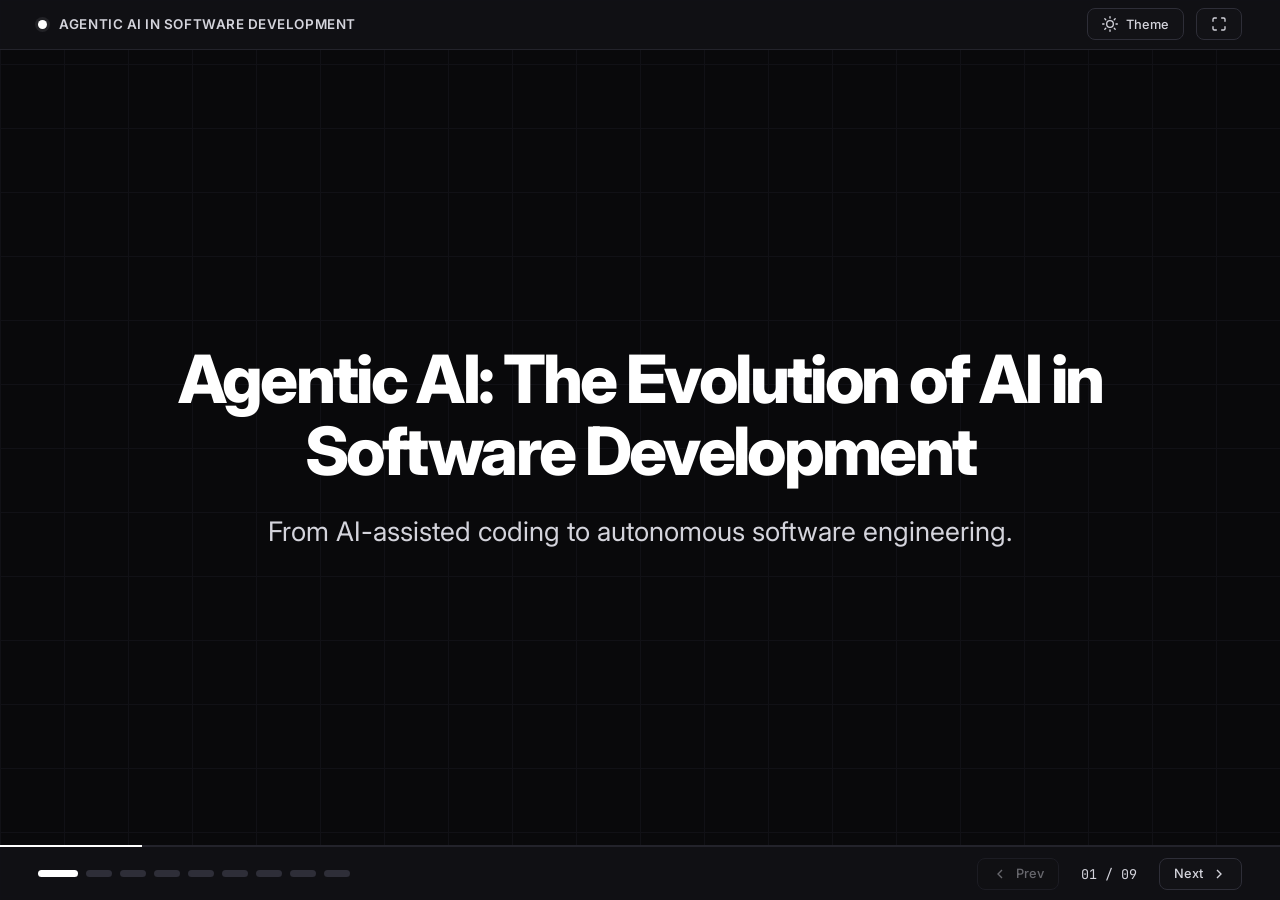
==== commit 5f392377: "Add animated multi-agent terminal demo as Slide 08" ====
--- a/index.html
+++ b/index.html
@@ -948,15 +948,174 @@
       </section>
 
       <!-- ==================================================================
-           SLIDE 8 — BENEFITS, CHALLENGES, AND CONCLUSION
+           SLIDE 8 — MULTI-AGENT TERMINAL DEMO
            ================================================================== -->
       <section class="slide" data-slide="8">
         <div class="slide-header slide-header--compact">
           <div class="slide-eyebrow anim-item" style="--stagger: 0;">
             <svg viewBox="0 0 24 24" fill="none" stroke="currentColor" stroke-width="2">
+              <polyline points="4 17 10 11 4 5"></polyline>
+              <line x1="12" y1="19" x2="20" y2="19"></line>
+            </svg>
+            <span>Slide 08 // Live Workflow Simulation</span>
+          </div>
+          <h2 class="slide-title anim-item" style="--stagger: 1;">Multi-Agent Terminal Demo</h2>
+        </div>
+
+        <div class="demo-workbench anim-item" style="--stagger: 2;">
+          <div class="term-window">
+            <div class="term-header">
+              <div class="term-header-left">
+                <div class="term-dots" aria-hidden="true">
+                  <span class="term-dot"></span>
+                  <span class="term-dot"></span>
+                  <span class="term-dot"></span>
+                </div>
+                <span class="term-title">opencode — student-management-system</span>
+              </div>
+              <div class="term-header-actions">
+                <span class="term-phase-badge" id="term-phase-badge" data-state="idle">Idle</span>
+                <button type="button" class="term-btn" id="btn-term-replay" title="Replay terminal simulation">
+                  <svg viewBox="0 0 24 24" fill="none" stroke="currentColor" stroke-width="2">
+                    <polyline points="1 4 1 10 7 10"></polyline>
+                    <path d="M3.51 15a9 9 0 1 0 2.13-9.36L1 10"></path>
+                  </svg>
+                  <span>Replay</span>
+                </button>
+                <button type="button" class="term-btn" id="btn-term-skip" title="Show completed terminal output">
+                  <svg viewBox="0 0 24 24" fill="none" stroke="currentColor" stroke-width="2">
+                    <polyline points="5 12 19 12"></polyline>
+                    <polyline points="12 5 19 12 12 19"></polyline>
+                  </svg>
+                  <span>Complete</span>
+                </button>
+              </div>
+            </div>
+
+            <div class="term-body" id="term-body" tabindex="0" aria-live="polite">
+              <div class="term-output" id="term-output"></div>
+            </div>
+          </div>
+
+          <aside class="term-agents-panel" aria-label="Agent roster status">
+            <div class="term-agents-header">
+              <span>Agent Roster</span>
+              <span class="term-agents-count" id="term-agents-count">0 / 7 done</span>
+            </div>
+
+            <div class="term-agents-list">
+              <div class="term-agent-card" data-agent="orchestrator" data-status="waiting">
+                <div class="term-agent-icon">
+                  <svg viewBox="0 0 24 24" fill="none" stroke="currentColor" stroke-width="2">
+                    <polygon points="12 2 19 6 19 14 12 18 5 14 5 6 12 2"></polygon>
+                    <circle cx="12" cy="10" r="2"></circle>
+                  </svg>
+                </div>
+                <div class="term-agent-meta">
+                  <span class="term-agent-role">Orchestrator</span>
+                  <span class="term-agent-task">Delegate &amp; integrate</span>
+                </div>
+                <span class="term-agent-status">Waiting</span>
+              </div>
+
+              <div class="term-agent-card" data-agent="planner" data-status="waiting">
+                <div class="term-agent-icon">
+                  <svg viewBox="0 0 24 24" fill="none" stroke="currentColor" stroke-width="2">
+                    <path d="M9 5H7a2 2 0 0 0-2 2v12a2 2 0 0 0 2 2h10a2 2 0 0 0 2-2V7a2 2 0 0 0-2-2h-2"></path>
+                    <rect x="9" y="3" width="6" height="4" rx="1"></rect>
+                  </svg>
+                </div>
+                <div class="term-agent-meta">
+                  <span class="term-agent-role">Planner</span>
+                  <span class="term-agent-task">Task breakdown</span>
+                </div>
+                <span class="term-agent-status">Waiting</span>
+              </div>
+
+              <div class="term-agent-card" data-agent="db" data-status="waiting">
+                <div class="term-agent-icon">
+                  <svg viewBox="0 0 24 24" fill="none" stroke="currentColor" stroke-width="2">
+                    <ellipse cx="12" cy="5" rx="8" ry="3"></ellipse>
+                    <path d="M4 5v6c0 1.7 3.6 3 8 3s8-1.3 8-3V5"></path>
+                    <path d="M4 11v6c0 1.7 3.6 3 8 3s8-1.3 8-3v-6"></path>
+                  </svg>
+                </div>
+                <div class="term-agent-meta">
+                  <span class="term-agent-role">Database Engineer</span>
+                  <span class="term-agent-task">Schema &amp; migrations</span>
+                </div>
+                <span class="term-agent-status">Waiting</span>
+              </div>
+
+              <div class="term-agent-card" data-agent="backend" data-status="waiting">
+                <div class="term-agent-icon">
+                  <svg viewBox="0 0 24 24" fill="none" stroke="currentColor" stroke-width="2">
+                    <rect x="2" y="3" width="20" height="8" rx="2"></rect>
+                    <rect x="2" y="13" width="20" height="8" rx="2"></rect>
+                  </svg>
+                </div>
+                <div class="term-agent-meta">
+                  <span class="term-agent-role">Backend Developer</span>
+                  <span class="term-agent-task">JWT API &amp; guards</span>
+                </div>
+                <span class="term-agent-status">Waiting</span>
+              </div>
+
+              <div class="term-agent-card" data-agent="frontend" data-status="waiting">
+                <div class="term-agent-icon">
+                  <svg viewBox="0 0 24 24" fill="none" stroke="currentColor" stroke-width="2">
+                    <rect x="3" y="4" width="18" height="14" rx="2"></rect>
+                    <line x1="8" y1="21" x2="16" y2="21"></line>
+                  </svg>
+                </div>
+                <div class="term-agent-meta">
+                  <span class="term-agent-role">Frontend Developer</span>
+                  <span class="term-agent-task">Login UI &amp; routes</span>
+                </div>
+                <span class="term-agent-status">Waiting</span>
+              </div>
+
+              <div class="term-agent-card" data-agent="tester" data-status="waiting">
+                <div class="term-agent-icon">
+                  <svg viewBox="0 0 24 24" fill="none" stroke="currentColor" stroke-width="2">
+                    <path d="M9 3h6"></path>
+                    <path d="M10 3v6l-5 9a2 2 0 0 0 1.7 3h10.6a2 2 0 0 0 1.7-3l-5-9V3"></path>
+                  </svg>
+                </div>
+                <div class="term-agent-meta">
+                  <span class="term-agent-role">Tester</span>
+                  <span class="term-agent-task">Integration suite</span>
+                </div>
+                <span class="term-agent-status">Waiting</span>
+              </div>
+
+              <div class="term-agent-card" data-agent="security" data-status="waiting">
+                <div class="term-agent-icon">
+                  <svg viewBox="0 0 24 24" fill="none" stroke="currentColor" stroke-width="2">
+                    <path d="M12 22s8-4 8-10V5l-8-3-8 3v7c0 6 8 10 8 10z"></path>
+                  </svg>
+                </div>
+                <div class="term-agent-meta">
+                  <span class="term-agent-role">Security Reviewer</span>
+                  <span class="term-agent-task">Token &amp; OWASP audit</span>
+                </div>
+                <span class="term-agent-status">Waiting</span>
+              </div>
+            </div>
+          </aside>
+        </div>
+      </section>
+
+      <!-- ==================================================================
+           SLIDE 9 — BENEFITS, CHALLENGES, AND CONCLUSION
+           ================================================================== -->
+      <section class="slide" data-slide="9">
+        <div class="slide-header slide-header--compact">
+          <div class="slide-eyebrow anim-item" style="--stagger: 0;">
+            <svg viewBox="0 0 24 24" fill="none" stroke="currentColor" stroke-width="2">
               <path d="M12 22s8-4 8-10V5l-8-3-8 3v7c0 6 8 10 8 10z"></path>
             </svg>
-            <span>Slide 08 // Summary &amp; Outlook</span>
+            <span>Slide 09 // Summary &amp; Outlook</span>
           </div>
           <h2 class="slide-title anim-item" style="--stagger: 1;">Benefits, Challenges, and Conclusion</h2>
         </div>
@@ -1064,7 +1223,7 @@
           <span>Prev</span>
         </button>
 
-        <span class="slide-counter" id="slide-counter">01 / 08</span>
+        <span class="slide-counter" id="slide-counter">01 / 09</span>
 
         <button class="icon-btn" id="btn-next" title="Next Slide (Right Arrow / Space)">
           <span>Next</span>
--- a/presentation.css
+++ b/presentation.css
@@ -1180,7 +1180,485 @@
 }
 
 /* ==========================================================================
-   SLIDE 8: CONCLUSION QUOTE
+   SLIDE 8: TERMINAL WORKFLOW DEMO
+   ========================================================================== */
+
+.demo-workbench {
+  display: grid;
+  grid-template-columns: 1.48fr 0.72fr;
+  gap: clamp(14px, 1.5vw, 22px);
+  align-items: stretch;
+}
+
+.term-window {
+  --term-bg: #070709;
+  --term-surface: var(--bg-surface);
+  --term-card: rgba(255, 255, 255, 0.03);
+  --term-tag-bg: rgba(255, 255, 255, 0.08);
+  display: flex;
+  flex-direction: column;
+  border-radius: var(--radius-md);
+  border: 1px solid var(--border-strong);
+  background: var(--term-bg);
+  overflow: hidden;
+  box-shadow: 0 18px 40px rgba(0, 0, 0, 0.35);
+}
+
+[data-theme="light"] .term-window {
+  --term-bg: #f8f8fa;
+  --term-surface: #ececf1;
+  --term-card: rgba(9, 9, 11, 0.035);
+  --term-tag-bg: rgba(9, 9, 11, 0.08);
+  box-shadow: 0 14px 32px rgba(9, 9, 11, 0.08);
+}
+
+.term-header {
+  display: flex;
+  align-items: center;
+  justify-content: space-between;
+  gap: 12px;
+  padding: clamp(8px, 1.05vh, 11px) clamp(12px, 1.25vw, 18px);
+  background: var(--term-surface);
+  border-bottom: 1px solid var(--border-subtle);
+}
+
+.term-header-left {
+  display: flex;
+  align-items: center;
+  gap: 12px;
+  min-width: 0;
+}
+
+.term-dots {
+  display: inline-flex;
+  align-items: center;
+  gap: 6px;
+  flex-shrink: 0;
+}
+
+.term-dot {
+  width: 9px;
+  height: 9px;
+  border-radius: 50%;
+  border: 1px solid var(--border-strong);
+  background: transparent;
+}
+
+.term-dot:first-child {
+  background: var(--text-muted);
+  border-color: var(--text-muted);
+}
+
+.term-title {
+  font-family: var(--font-mono);
+  font-size: clamp(0.76rem, min(0.92vw, 1.45vh), 0.9rem);
+  color: var(--text-secondary);
+  white-space: nowrap;
+  overflow: hidden;
+  text-overflow: ellipsis;
+}
+
+.term-header-actions {
+  display: flex;
+  align-items: center;
+  gap: 8px;
+  flex-shrink: 0;
+}
+
+.term-phase-badge {
+  font-family: var(--font-mono);
+  font-size: clamp(0.68rem, min(0.82vw, 1.3vh), 0.78rem);
+  text-transform: uppercase;
+  letter-spacing: 0.06em;
+  padding: 3px 8px;
+  border-radius: 999px;
+  border: 1px solid var(--border-subtle);
+  color: var(--text-muted);
+  background: transparent;
+  transition: border-color 0.2s ease, color 0.2s ease, background 0.2s ease;
+}
+
+.term-phase-badge[data-state="active"] {
+  color: var(--text-primary);
+  border-color: var(--text-primary);
+}
+
+.term-phase-badge[data-state="verified"] {
+  color: var(--text-inverse);
+  background: var(--text-primary);
+  border-color: var(--text-primary);
+  font-weight: 600;
+}
+
+.term-btn {
+  display: inline-flex;
+  align-items: center;
+  gap: 5px;
+  padding: 4px 10px;
+  border-radius: var(--radius-sm);
+  border: 1px solid var(--border-subtle);
+  background: var(--bg-elevated);
+  color: var(--text-secondary);
+  font-family: var(--font-sans);
+  font-size: clamp(0.72rem, min(0.86vw, 1.35vh), 0.82rem);
+  font-weight: 500;
+  cursor: pointer;
+  transition: border-color 0.18s ease, color 0.18s ease, background 0.18s ease;
+}
+
+.term-btn:hover {
+  border-color: var(--text-primary);
+  color: var(--text-primary);
+  background: var(--bg-surface-hover);
+}
+
+.term-btn svg {
+  width: 13px;
+  height: 13px;
+  flex-shrink: 0;
+}
+
+.term-body {
+  height: clamp(290px, 48vh, 480px);
+  overflow-y: auto;
+  padding: clamp(12px, 1.5vh, 18px) clamp(14px, 1.4vw, 20px);
+  font-family: var(--font-mono);
+  font-size: clamp(0.76rem, min(0.95vw, 1.48vh), 0.92rem);
+  line-height: 1.5;
+  color: var(--text-secondary);
+  scrollbar-width: thin;
+  scrollbar-color: var(--border-strong) transparent;
+}
+
+.term-body::-webkit-scrollbar {
+  width: 6px;
+}
+
+.term-body::-webkit-scrollbar-thumb {
+  background: var(--border-strong);
+  border-radius: 3px;
+}
+
+.term-output {
+  display: flex;
+  flex-direction: column;
+  gap: clamp(8px, 1.1vh, 12px);
+}
+
+.term-line {
+  animation: termLineIn 0.22s ease forwards;
+}
+
+.term-prompt-row {
+  display: flex;
+  align-items: baseline;
+  gap: 8px;
+  color: var(--text-primary);
+  font-weight: 500;
+}
+
+.term-prompt-sigil {
+  color: var(--text-muted);
+  user-select: none;
+  flex-shrink: 0;
+}
+
+.term-typed-text {
+  word-break: break-word;
+}
+
+.term-cursor {
+  display: inline-block;
+  margin-left: 2px;
+  color: var(--text-primary);
+  animation: termBlink 0.75s steps(2, start) infinite;
+}
+
+.term-spinner-row {
+  display: flex;
+  align-items: center;
+  gap: 8px;
+  color: var(--text-secondary);
+}
+
+.term-spinner-glyph {
+  display: inline-block;
+  width: 1.2em;
+  color: var(--text-primary);
+  font-weight: 700;
+  flex-shrink: 0;
+}
+
+.term-done-check {
+  color: var(--text-primary);
+  font-weight: 700;
+}
+
+.term-status-text {
+  color: var(--text-secondary);
+}
+
+.term-plan-list {
+  display: grid;
+  grid-template-columns: repeat(2, minmax(0, 1fr));
+  gap: 4px 14px;
+  margin-top: 6px;
+  padding: 8px 10px;
+  border-left: 2px solid var(--border-strong);
+  background: var(--term-card);
+  border-radius: 0 var(--radius-sm) var(--radius-sm) 0;
+}
+
+.term-plan-item {
+  font-size: 0.92em;
+  color: var(--text-secondary);
+}
+
+.term-cmd-block {
+  padding: clamp(7px, 0.95vh, 10px) clamp(10px, 1vw, 14px);
+  border: 1px solid var(--border-subtle);
+  border-radius: var(--radius-sm);
+  background: var(--term-card);
+  display: flex;
+  flex-direction: column;
+  gap: 4px;
+}
+
+.term-cmd-head {
+  display: flex;
+  align-items: center;
+  flex-wrap: wrap;
+  gap: 8px;
+}
+
+.term-agent-tag {
+  font-size: 0.84em;
+  font-weight: 600;
+  padding: 1px 7px;
+  border-radius: 4px;
+  background: var(--term-tag-bg);
+  border: 1px solid var(--border-subtle);
+  color: var(--text-primary);
+}
+
+.term-cmd-text {
+  color: var(--text-primary);
+  font-weight: 500;
+}
+
+.term-diff-line {
+  font-size: 0.92em;
+  color: var(--text-muted);
+  padding-left: 8px;
+  border-left: 2px solid var(--border-subtle);
+}
+
+.term-diff-line--add {
+  color: var(--text-secondary);
+  border-left-color: var(--text-primary);
+}
+
+.term-test-pass {
+  display: flex;
+  align-items: center;
+  flex-wrap: wrap;
+  gap: 8px;
+  margin-top: 2px;
+}
+
+.term-test-badge {
+  font-size: 0.8em;
+  font-weight: 700;
+  letter-spacing: 0.04em;
+  padding: 1px 6px;
+  border-radius: 4px;
+  background: var(--text-primary);
+  color: var(--text-inverse);
+}
+
+.term-response-box {
+  padding: clamp(9px, 1.15vh, 12px) clamp(12px, 1.1vw, 15px);
+  border-radius: var(--radius-sm);
+  border: 1px solid var(--text-primary);
+  background: var(--term-card);
+  display: flex;
+  flex-direction: column;
+  gap: 4px;
+}
+
+.term-response-title {
+  color: var(--text-primary);
+  font-weight: 700;
+}
+
+.term-response-list {
+  display: flex;
+  flex-direction: column;
+  gap: 2px;
+  color: var(--text-secondary);
+  font-size: 0.94em;
+}
+
+/* Right Pane: Live Agent Roster */
+.term-agents-panel {
+  display: flex;
+  flex-direction: column;
+  gap: clamp(8px, 1vh, 12px);
+  padding: clamp(10px, 1.3vh, 14px) clamp(12px, 1.2vw, 16px);
+  border-radius: var(--radius-md);
+  border: 1px solid var(--border-subtle);
+  background: var(--bg-surface);
+}
+
+.term-agents-header {
+  display: flex;
+  align-items: center;
+  justify-content: space-between;
+  gap: 8px;
+  padding-bottom: clamp(6px, 0.8vh, 8px);
+  border-bottom: 1px solid var(--border-hairline);
+  font-size: clamp(0.84rem, min(1vw, 1.55vh), 0.96rem);
+  font-weight: 600;
+  color: var(--text-primary);
+}
+
+.term-agents-count {
+  font-family: var(--font-mono);
+  font-size: clamp(0.72rem, min(0.85vw, 1.35vh), 0.82rem);
+  font-weight: 500;
+  color: var(--text-muted);
+}
+
+.term-agents-list {
+  flex: 1;
+  display: grid;
+  grid-template-rows: repeat(7, 1fr);
+  gap: clamp(5px, 0.72vh, 9px);
+}
+
+.term-agent-card {
+  display: flex;
+  align-items: center;
+  gap: 10px;
+  padding: clamp(5px, 0.75vh, 9px) clamp(8px, 0.95vw, 12px);
+  border-radius: var(--radius-sm);
+  border: 1px solid var(--border-hairline);
+  background: var(--bg-elevated);
+  transition: border-color 0.22s ease, background 0.22s ease, transform 0.22s ease;
+}
+
+.term-agent-card[data-status="active"] {
+  border-color: var(--text-primary);
+  background: var(--bg-surface-hover);
+  animation: agentPulse 1.4s ease-in-out infinite;
+}
+
+.term-agent-card[data-status="done"] {
+  border-color: var(--border-strong);
+}
+
+.term-agent-icon {
+  width: clamp(26px, 2vw, 32px);
+  height: clamp(26px, 2vw, 32px);
+  border-radius: var(--radius-sm);
+  border: 1px solid var(--border-subtle);
+  background: var(--bg-surface);
+  display: flex;
+  align-items: center;
+  justify-content: center;
+  color: var(--text-muted);
+  flex-shrink: 0;
+  transition: color 0.2s ease, border-color 0.2s ease;
+}
+
+.term-agent-card[data-status="active"] .term-agent-icon,
+.term-agent-card[data-status="done"] .term-agent-icon {
+  color: var(--text-primary);
+  border-color: var(--border-strong);
+}
+
+.term-agent-icon svg {
+  width: clamp(14px, 1.1vw, 17px);
+  height: clamp(14px, 1.1vw, 17px);
+}
+
+.term-agent-meta {
+  display: flex;
+  flex-direction: column;
+  min-width: 0;
+  flex: 1;
+}
+
+.term-agent-role {
+  font-size: clamp(0.82rem, min(1vw, 1.52vh), 0.96rem);
+  font-weight: 600;
+  color: var(--text-primary);
+  white-space: nowrap;
+  overflow: hidden;
+  text-overflow: ellipsis;
+}
+
+.term-agent-task {
+  font-size: clamp(0.7rem, min(0.84vw, 1.32vh), 0.82rem);
+  color: var(--text-muted);
+  white-space: nowrap;
+  overflow: hidden;
+  text-overflow: ellipsis;
+}
+
+.term-agent-status {
+  font-family: var(--font-mono);
+  font-size: clamp(0.66rem, min(0.78vw, 1.2vh), 0.75rem);
+  text-transform: uppercase;
+  letter-spacing: 0.05em;
+  padding: 2px 7px;
+  border-radius: 999px;
+  border: 1px solid var(--border-subtle);
+  color: var(--text-muted);
+  flex-shrink: 0;
+  transition: all 0.2s ease;
+}
+
+.term-agent-card[data-status="active"] .term-agent-status {
+  color: var(--text-primary);
+  border-color: var(--text-primary);
+  font-weight: 600;
+}
+
+.term-agent-card[data-status="done"] .term-agent-status {
+  background: var(--text-primary);
+  border-color: var(--text-primary);
+  color: var(--text-inverse);
+  font-weight: 600;
+}
+
+@keyframes termBlink {
+  0%, 49% { opacity: 1; }
+  50%, 100% { opacity: 0; }
+}
+
+@keyframes termLineIn {
+  from {
+    opacity: 0;
+    transform: translateY(4px);
+  }
+  to {
+    opacity: 1;
+    transform: translateY(0);
+  }
+}
+
+@keyframes agentPulse {
+  0%, 100% {
+    box-shadow: 0 0 0 0 rgba(255, 255, 255, 0);
+  }
+  50% {
+    box-shadow: 0 0 0 2px var(--border-strong);
+  }
+}
+
+/* ==========================================================================
+   SLIDE 9: CONCLUSION QUOTE
    ========================================================================== */
 
 .closing-quote-box {
@@ -1291,11 +1769,18 @@
     justify-content: flex-start;
   }
   .cycle-layout,
+  .demo-workbench,
   .arch-branches,
   .examples-grid,
   .grid-4,
   .grid-3,
   .grid-2 {
+    grid-template-columns: 1fr;
+  }
+  .term-body {
+    height: 320px;
+  }
+  .term-plan-list {
     grid-template-columns: 1fr;
   }
   .examples-grid .agent-tool-card,
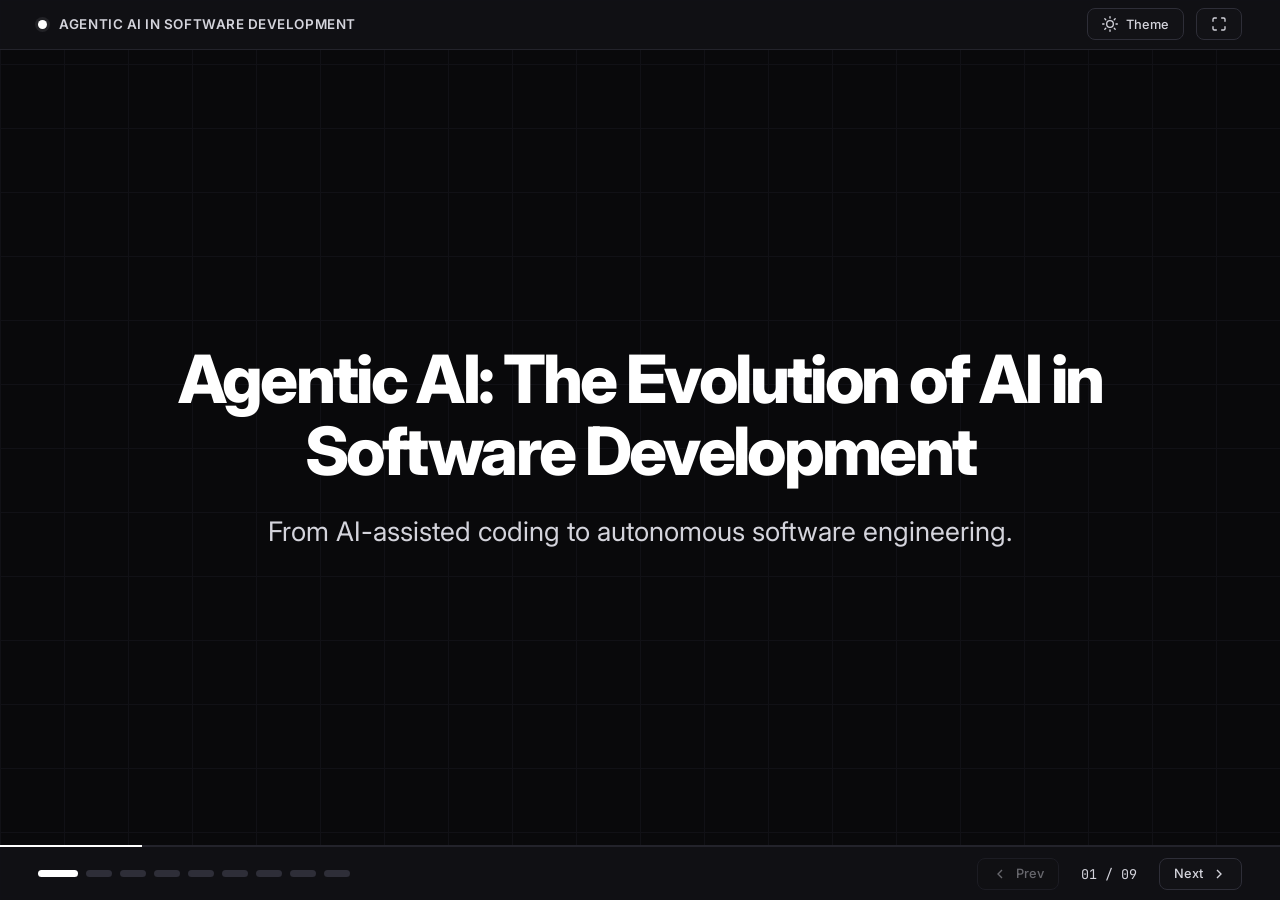
==== commit b4027dc4: "Assign unique identity colors to each agent on Slides 07 and 08" ====
--- a/index.html
+++ b/index.html
@@ -771,7 +771,7 @@
 
             <div class="arch-stem arch-stem--short" aria-hidden="true"></div>
 
-            <div class="arch-root-node">
+            <div class="arch-root-node" data-agent="orchestrator">
               <div class="arch-root-left">
                 <div class="arch-root-icon">
                   <svg viewBox="0 0 24 24" fill="none" stroke="currentColor" stroke-width="2">
@@ -801,7 +801,7 @@
               </div>
 
               <div class="arch-branch-spine">
-                <div class="arch-node">
+                <div class="arch-node" data-agent="planner">
                   <div class="arch-node-icon">
                     <svg viewBox="0 0 24 24" fill="none" stroke="currentColor" stroke-width="2">
                       <line x1="8" y1="6" x2="21" y2="6"></line>
@@ -841,7 +841,7 @@
               </div>
 
               <div class="arch-branch-spine">
-                <div class="arch-node">
+                <div class="arch-node" data-agent="frontend">
                   <div class="arch-node-icon">
                     <svg viewBox="0 0 24 24" fill="none" stroke="currentColor" stroke-width="2">
                       <rect x="3" y="3" width="18" height="18" rx="2" ry="2"></rect>
@@ -854,7 +854,7 @@
                   </div>
                 </div>
 
-                <div class="arch-node">
+                <div class="arch-node" data-agent="backend">
                   <div class="arch-node-icon">
                     <svg viewBox="0 0 24 24" fill="none" stroke="currentColor" stroke-width="2">
                       <polyline points="16 18 22 12 16 6"></polyline>
@@ -867,7 +867,7 @@
                   </div>
                 </div>
 
-                <div class="arch-node">
+                <div class="arch-node" data-agent="db">
                   <div class="arch-node-icon">
                     <svg viewBox="0 0 24 24" fill="none" stroke="currentColor" stroke-width="2">
                       <ellipse cx="12" cy="5" rx="9" ry="3"></ellipse>
@@ -891,7 +891,7 @@
               </div>
 
               <div class="arch-branch-spine">
-                <div class="arch-node">
+                <div class="arch-node" data-agent="tester">
                   <div class="arch-node-icon">
                     <svg viewBox="0 0 24 24" fill="none" stroke="currentColor" stroke-width="2">
                       <polyline points="9 11 12 14 22 4"></polyline>
@@ -904,7 +904,7 @@
                   </div>
                 </div>
 
-                <div class="arch-node">
+                <div class="arch-node" data-agent="reviewer">
                   <div class="arch-node-icon">
                     <svg viewBox="0 0 24 24" fill="none" stroke="currentColor" stroke-width="2">
                       <circle cx="11" cy="11" r="8"></circle>
@@ -917,7 +917,7 @@
                   </div>
                 </div>
 
-                <div class="arch-node">
+                <div class="arch-node" data-agent="security">
                   <div class="arch-node-icon">
                     <svg viewBox="0 0 24 24" fill="none" stroke="currentColor" stroke-width="2">
                       <path d="M12 22s8-4 8-10V5l-8-3-8 3v7c0 6 8 10 8 10z"></path>
--- a/presentation.css
+++ b/presentation.css
@@ -847,6 +847,114 @@
 }
 
 /* ==========================================================================
+   SHARED AGENT IDENTITY COLOR PALETTE (SLIDE 7 & SLIDE 8)
+   ========================================================================== */
+
+:root {
+  --agent-on-solid: #09090b;
+}
+
+[data-theme="light"] {
+  --agent-on-solid: #ffffff;
+}
+
+[data-agent="orchestrator"] {
+  --agent-color: #facc15;
+  --agent-tint: rgba(250, 204, 21, 0.14);
+  --agent-border: rgba(250, 204, 21, 0.45);
+}
+
+[data-agent="planner"] {
+  --agent-color: #c084fc;
+  --agent-tint: rgba(192, 132, 252, 0.14);
+  --agent-border: rgba(192, 132, 252, 0.45);
+}
+
+[data-agent="frontend"] {
+  --agent-color: #f472b6;
+  --agent-tint: rgba(244, 114, 182, 0.14);
+  --agent-border: rgba(244, 114, 182, 0.45);
+}
+
+[data-agent="backend"] {
+  --agent-color: #60a5fa;
+  --agent-tint: rgba(96, 165, 250, 0.14);
+  --agent-border: rgba(96, 165, 250, 0.45);
+}
+
+[data-agent="db"] {
+  --agent-color: #fb923c;
+  --agent-tint: rgba(251, 146, 60, 0.14);
+  --agent-border: rgba(251, 146, 60, 0.45);
+}
+
+[data-agent="tester"] {
+  --agent-color: #4ade80;
+  --agent-tint: rgba(74, 222, 128, 0.14);
+  --agent-border: rgba(74, 222, 128, 0.45);
+}
+
+[data-agent="reviewer"] {
+  --agent-color: #22d3ee;
+  --agent-tint: rgba(34, 211, 238, 0.14);
+  --agent-border: rgba(34, 211, 238, 0.45);
+}
+
+[data-agent="security"] {
+  --agent-color: #f87171;
+  --agent-tint: rgba(248, 113, 113, 0.14);
+  --agent-border: rgba(248, 113, 113, 0.45);
+}
+
+[data-theme="light"] [data-agent="orchestrator"] {
+  --agent-color: #a16207;
+  --agent-tint: rgba(161, 98, 7, 0.11);
+  --agent-border: rgba(161, 98, 7, 0.36);
+}
+
+[data-theme="light"] [data-agent="planner"] {
+  --agent-color: #7e22ce;
+  --agent-tint: rgba(126, 34, 206, 0.1);
+  --agent-border: rgba(126, 34, 206, 0.34);
+}
+
+[data-theme="light"] [data-agent="frontend"] {
+  --agent-color: #be185d;
+  --agent-tint: rgba(190, 24, 93, 0.1);
+  --agent-border: rgba(190, 24, 93, 0.34);
+}
+
+[data-theme="light"] [data-agent="backend"] {
+  --agent-color: #1d4ed8;
+  --agent-tint: rgba(29, 78, 216, 0.1);
+  --agent-border: rgba(29, 78, 216, 0.34);
+}
+
+[data-theme="light"] [data-agent="db"] {
+  --agent-color: #c2410c;
+  --agent-tint: rgba(194, 65, 12, 0.1);
+  --agent-border: rgba(194, 65, 12, 0.34);
+}
+
+[data-theme="light"] [data-agent="tester"] {
+  --agent-color: #15803d;
+  --agent-tint: rgba(21, 128, 61, 0.1);
+  --agent-border: rgba(21, 128, 61, 0.34);
+}
+
+[data-theme="light"] [data-agent="reviewer"] {
+  --agent-color: #0e7490;
+  --agent-tint: rgba(14, 116, 144, 0.1);
+  --agent-border: rgba(14, 116, 144, 0.34);
+}
+
+[data-theme="light"] [data-agent="security"] {
+  --agent-color: #dc2626;
+  --agent-tint: rgba(220, 38, 38, 0.1);
+  --agent-border: rgba(220, 38, 38, 0.34);
+}
+
+/* ==========================================================================
    SLIDE 7: HIERARCHICAL MULTI-AGENT ARCHITECTURE DIAGRAM
    ========================================================================== */
 
@@ -973,6 +1081,32 @@
   border: 1px solid currentColor;
   opacity: 0.85;
   white-space: nowrap;
+}
+
+.arch-root-node[data-agent] {
+  background: var(--bg-surface);
+  color: var(--text-primary);
+  border: 1px solid var(--agent-border);
+  border-left: 4px solid var(--agent-color);
+  box-shadow: 0 14px 36px -10px rgba(0, 0, 0, 0.35), 0 0 0 1px var(--agent-tint);
+}
+
+.arch-root-node[data-agent] .arch-root-icon {
+  background: var(--agent-tint);
+  border: 1px solid var(--agent-border);
+  color: var(--agent-color);
+}
+
+.arch-root-node[data-agent] .arch-root-desc {
+  color: var(--text-secondary);
+  opacity: 1;
+}
+
+.arch-root-node[data-agent] .arch-root-badge {
+  color: var(--agent-color);
+  border-color: var(--agent-border);
+  background: var(--agent-tint);
+  opacity: 1;
 }
 
 /* Three-Column Hierarchical Tree Branches */
@@ -1112,6 +1246,24 @@
   background: var(--text-primary);
 }
 
+.arch-node[data-agent] {
+  border-left: 3px solid var(--agent-color);
+}
+
+.arch-node[data-agent] .arch-node-icon {
+  background: var(--agent-tint);
+  border-color: var(--agent-border);
+  color: var(--agent-color);
+}
+
+.arch-node[data-agent]:hover {
+  border-color: var(--agent-color);
+}
+
+.arch-node[data-agent]:hover::before {
+  background: var(--agent-color);
+}
+
 .arch-node--meta {
   border-style: dashed;
   background: var(--bg-canvas);
@@ -1499,6 +1651,45 @@
   font-size: 0.94em;
 }
 
+/* Per-agent accents inside streamed terminal output */
+[data-agent] .term-agent-tag {
+  background: var(--agent-tint);
+  border-color: var(--agent-border);
+  color: var(--agent-color);
+}
+
+.term-spinner-row[data-agent] .term-spinner-glyph,
+.term-spinner-row[data-agent] .term-done-check {
+  color: var(--agent-color);
+}
+
+.term-plan-list[data-agent] {
+  border-left: 3px solid var(--agent-color);
+}
+
+.term-cmd-block[data-agent] {
+  border-color: var(--agent-border);
+  border-left: 3px solid var(--agent-color);
+}
+
+.term-cmd-block[data-agent] .term-diff-line--add {
+  border-left-color: var(--agent-color);
+}
+
+.term-cmd-block[data-agent] .term-test-badge {
+  background: var(--agent-color);
+  color: var(--agent-on-solid);
+}
+
+.term-response-box[data-agent] {
+  border-color: var(--agent-border);
+  border-left: 3px solid var(--agent-color);
+}
+
+.term-response-box[data-agent] .term-response-title {
+  color: var(--agent-color);
+}
+
 /* Right Pane: Live Agent Roster */
 .term-agents-panel {
   display: flex;
@@ -1632,6 +1823,40 @@
   font-weight: 600;
 }
 
+/* Per-agent identity colors in Slide 8 roster */
+.term-agent-card[data-agent] {
+  border-left: 3px solid var(--agent-color);
+}
+
+.term-agent-card[data-agent] .term-agent-icon,
+.term-agent-card[data-agent][data-status="active"] .term-agent-icon,
+.term-agent-card[data-agent][data-status="done"] .term-agent-icon {
+  color: var(--agent-color);
+  background: var(--agent-tint);
+  border-color: var(--agent-border);
+}
+
+.term-agent-card[data-agent][data-status="active"] {
+  border-color: var(--agent-color);
+}
+
+.term-agent-card[data-agent][data-status="done"] {
+  border-color: var(--agent-border);
+  border-left-color: var(--agent-color);
+}
+
+.term-agent-card[data-agent][data-status="active"] .term-agent-status {
+  color: var(--agent-color);
+  border-color: var(--agent-color);
+  background: var(--agent-tint);
+}
+
+.term-agent-card[data-agent][data-status="done"] .term-agent-status {
+  background: var(--agent-color);
+  border-color: var(--agent-color);
+  color: var(--agent-on-solid);
+}
+
 @keyframes termBlink {
   0%, 49% { opacity: 1; }
   50%, 100% { opacity: 0; }
@@ -1653,7 +1878,7 @@
     box-shadow: 0 0 0 0 rgba(255, 255, 255, 0);
   }
   50% {
-    box-shadow: 0 0 0 2px var(--border-strong);
+    box-shadow: 0 0 0 2px var(--agent-border, var(--border-strong));
   }
 }
 
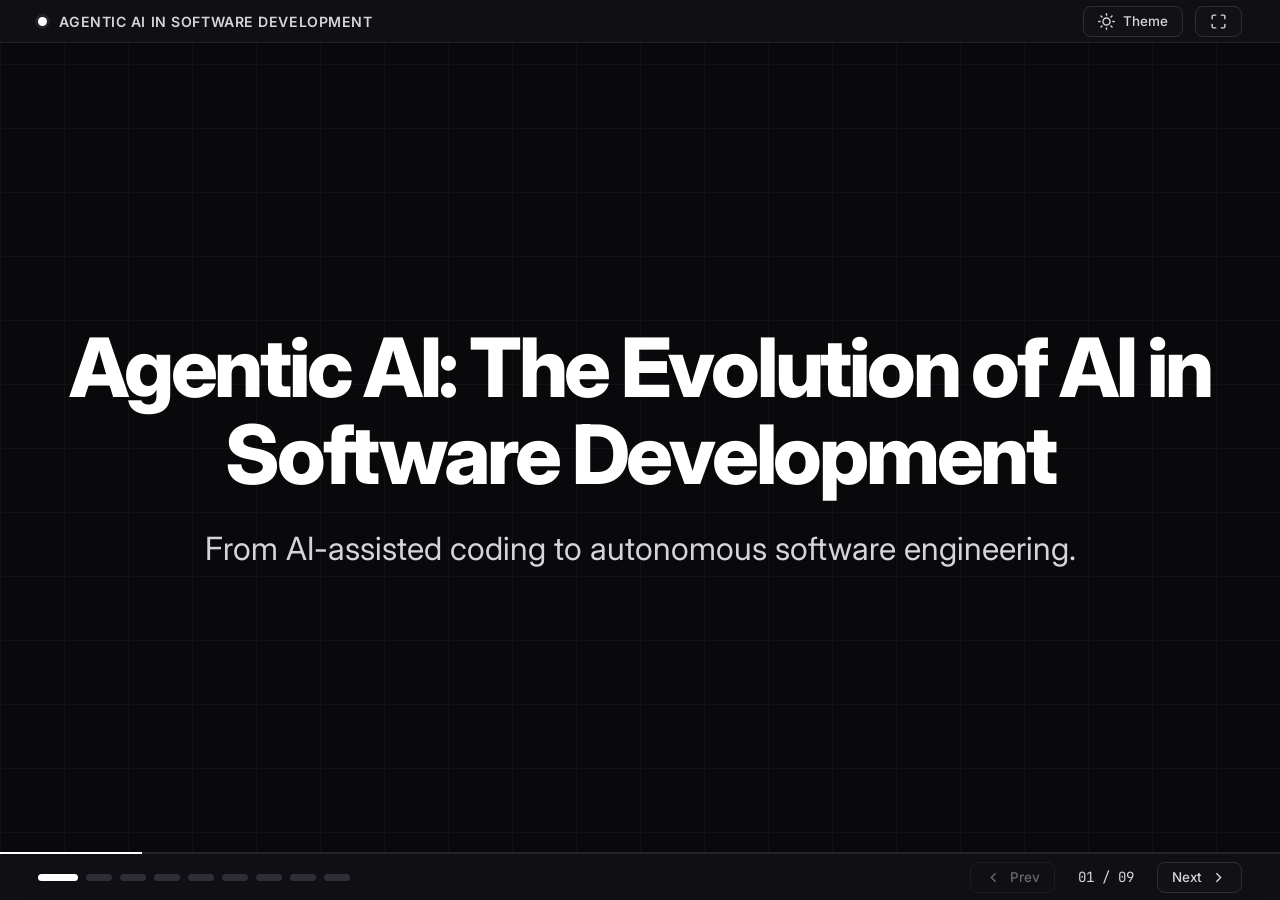
==== commit 35428e51: "Add continuous multi-prompt workflow to Slide 08 terminal demo" ====
--- a/index.html
+++ b/index.html
@@ -995,6 +995,14 @@
             <div class="term-body" id="term-body" tabindex="0" aria-live="polite">
               <div class="term-output" id="term-output"></div>
             </div>
+
+            <div class="term-prompt-bar" id="term-prompt-bar" data-state="idle">
+              <span class="term-prompt-bar-sigil" aria-hidden="true">&gt;</span>
+              <span class="term-prompt-bar-track" id="term-prompt-bar-track">
+                <span class="term-prompt-bar-text" id="term-prompt-bar-text">Waiting for prompt...</span><span class="term-cursor" id="term-prompt-bar-cursor" aria-hidden="true">▊</span>
+              </span>
+              <span class="term-prompt-bar-meta" id="term-prompt-bar-meta">Prompt 1 / 3</span>
+            </div>
           </div>
 
           <aside class="term-agents-panel" aria-label="Agent roster status">
--- a/presentation.css
+++ b/presentation.css
@@ -40,8 +40,8 @@
   --duration-slow: 600ms;
 
   /* Spacing & Layout */
-  --topbar-height: clamp(48px, 5.5vh, 60px);
-  --bottombar-height: clamp(50px, 6vh, 64px);
+  --topbar-height: clamp(42px, 4.8vh, 52px);
+  --bottombar-height: clamp(44px, 5.2vh, 56px);
   --radius-sm: 8px;
   --radius-md: 12px;
   --radius-lg: 16px;
@@ -158,7 +158,7 @@
   display: flex;
   align-items: center;
   gap: 12px;
-  font-size: clamp(0.84rem, 0.95vw, 0.98rem);
+  font-size: clamp(0.88rem, 1vw, 1.08rem);
   font-weight: 600;
   letter-spacing: 0.04em;
   text-transform: uppercase;
@@ -184,12 +184,12 @@
   align-items: center;
   justify-content: center;
   gap: 8px;
-  padding: 7px 14px;
+  padding: 6px 14px;
   border-radius: var(--radius-sm);
   border: 1px solid var(--border-subtle);
   background: var(--bg-surface);
   color: var(--text-secondary);
-  font-size: clamp(0.8rem, 0.9vw, 0.92rem);
+  font-size: clamp(0.84rem, 0.96vw, 1.02rem);
   font-weight: 500;
   transition: all var(--duration-fast) ease;
 }
@@ -207,8 +207,8 @@
 }
 
 .icon-btn svg {
-  width: 16px;
-  height: 16px;
+  width: 17px;
+  height: 17px;
 }
 
 /* ==========================================================================
@@ -230,9 +230,9 @@
   inset: 0;
   width: 100%;
   height: 100%;
-  max-width: min(1620px, 95vw);
+  max-width: min(1820px, 97vw);
   margin: 0 auto;
-  padding: clamp(18px, 2.8vh, 44px) clamp(28px, 3.8vw, 64px);
+  padding: clamp(12px, 1.9vh, 28px) clamp(20px, 2.6vw, 44px);
   display: flex;
   flex-direction: column;
   justify-content: center;
@@ -283,11 +283,11 @@
    ========================================================================== */
 
 .slide-header {
-  margin-bottom: clamp(16px, 2.6vh, 34px);
+  margin-bottom: clamp(12px, 1.9vh, 26px);
 }
 
 .slide-header--compact {
-  margin-bottom: clamp(12px, 2vh, 24px);
+  margin-bottom: clamp(8px, 1.3vh, 18px);
 }
 
 .slide-eyebrow {
@@ -295,34 +295,34 @@
   align-items: center;
   gap: 10px;
   font-family: var(--font-mono);
-  font-size: clamp(0.84rem, min(1vw, 1.45vh), 1rem);
+  font-size: clamp(0.9rem, min(1.12vw, 1.65vh), 1.16rem);
   font-weight: 500;
   text-transform: uppercase;
   letter-spacing: 0.1em;
   color: var(--text-muted);
-  margin-bottom: clamp(6px, 1vh, 12px);
+  margin-bottom: clamp(4px, 0.75vh, 10px);
 }
 
 .slide-eyebrow svg {
-  width: clamp(17px, 1.3vw, 21px);
-  height: clamp(17px, 1.3vw, 21px);
+  width: clamp(18px, 1.45vw, 24px);
+  height: clamp(18px, 1.45vw, 24px);
   color: var(--text-primary);
 }
 
 .slide-title {
-  font-size: clamp(2.15rem, min(3.5vw, 5.2vh), 3.4rem);
+  font-size: clamp(2.3rem, min(3.85vw, 5.8vh), 4rem);
   font-weight: 700;
   letter-spacing: -0.03em;
-  line-height: 1.12;
+  line-height: 1.1;
   color: var(--text-primary);
 }
 
 .slide-subtitle {
-  margin-top: clamp(8px, 1.2vh, 14px);
-  font-size: clamp(1.1rem, min(1.55vw, 2.35vh), 1.55rem);
-  line-height: 1.48;
-  color: var(--text-secondary);
-  max-width: 1160px;
+  margin-top: clamp(6px, 1vh, 12px);
+  font-size: clamp(1.18rem, min(1.75vw, 2.7vh), 1.82rem);
+  line-height: 1.44;
+  color: var(--text-secondary);
+  max-width: min(1560px, 95vw);
 }
 
 /* Hero Slide 1 Specifics */
@@ -332,24 +332,24 @@
   align-items: center;
   justify-content: center;
   text-align: center;
-  max-width: 1180px;
+  max-width: min(1480px, 92vw);
   margin: 0 auto;
-  gap: clamp(18px, 2.8vh, 32px);
+  gap: clamp(20px, 3.2vh, 38px);
 }
 
 .hero-title {
-  font-size: clamp(2.8rem, min(5.2vw, 8vh), 5rem);
+  font-size: clamp(3.2rem, min(6.4vw, 10vh), 6.4rem);
   font-weight: 800;
   letter-spacing: -0.04em;
-  line-height: 1.08;
+  line-height: 1.06;
 }
 
 .hero-subtitle {
-  font-size: clamp(1.35rem, min(2.1vw, 3.2vh), 2rem);
+  font-size: clamp(1.5rem, min(2.5vw, 4vh), 2.55rem);
   color: var(--text-secondary);
   font-weight: 400;
-  line-height: 1.4;
-  max-width: 900px;
+  line-height: 1.38;
+  max-width: min(1200px, 88vw);
 }
 
 /* ==========================================================================
@@ -359,36 +359,36 @@
 .grid-4 {
   display: grid;
   grid-template-columns: repeat(4, 1fr);
-  gap: clamp(14px, 1.4vw, 22px);
-  margin-bottom: clamp(16px, 2.4vh, 28px);
+  gap: clamp(14px, 1.4vw, 24px);
+  margin-bottom: clamp(14px, 2vh, 26px);
 }
 
 .grid-3 {
   display: grid;
   grid-template-columns: repeat(3, 1fr);
-  gap: clamp(14px, 1.5vw, 24px);
-  margin-bottom: clamp(16px, 2.4vh, 28px);
+  gap: clamp(16px, 1.55vw, 26px);
+  margin-bottom: clamp(14px, 2vh, 26px);
 }
 
 .grid-2 {
   display: grid;
   grid-template-columns: repeat(2, 1fr);
-  gap: clamp(18px, 1.8vw, 28px);
-  margin-bottom: clamp(16px, 2.4vh, 28px);
+  gap: clamp(18px, 1.85vw, 30px);
+  margin-bottom: clamp(14px, 2vh, 26px);
 }
 
 .grid-2--compact {
-  margin-bottom: clamp(14px, 2vh, 22px);
+  margin-bottom: clamp(12px, 1.6vh, 22px);
 }
 
 .feature-card {
-  padding: clamp(18px, 2.4vh, 28px) clamp(18px, 1.6vw, 26px);
+  padding: clamp(18px, 2.4vh, 32px) clamp(18px, 1.75vw, 30px);
   border-radius: var(--radius-md);
   background: var(--bg-surface);
   border: 1px solid var(--border-subtle);
   display: flex;
   flex-direction: column;
-  gap: clamp(10px, 1.4vh, 16px);
+  gap: clamp(10px, 1.45vh, 18px);
   transition: transform var(--duration-fast) ease,
               border-color var(--duration-fast) ease,
               background-color var(--duration-fast) ease;
@@ -407,8 +407,8 @@
 }
 
 .card-icon {
-  width: clamp(40px, 2.8vw, 48px);
-  height: clamp(40px, 2.8vw, 48px);
+  width: clamp(44px, 3.1vw, 58px);
+  height: clamp(44px, 3.1vw, 58px);
   border-radius: var(--radius-sm);
   background: var(--accent-soft);
   border: 1px solid var(--border-subtle);
@@ -419,27 +419,27 @@
 }
 
 .card-icon svg {
-  width: clamp(20px, 1.45vw, 24px);
-  height: clamp(20px, 1.45vw, 24px);
+  width: clamp(22px, 1.65vw, 29px);
+  height: clamp(22px, 1.65vw, 29px);
 }
 
 .card-index {
   font-family: var(--font-mono);
-  font-size: clamp(0.82rem, 0.95vw, 0.95rem);
+  font-size: clamp(0.88rem, min(1.05vw, 1.6vh), 1.12rem);
   font-weight: 500;
   color: var(--text-muted);
 }
 
 .card-title {
-  font-size: clamp(1.18rem, min(1.5vw, 2.3vh), 1.52rem);
+  font-size: clamp(1.32rem, min(1.75vw, 2.7vh), 1.88rem);
   font-weight: 600;
   letter-spacing: -0.01em;
   color: var(--text-primary);
 }
 
 .card-desc {
-  font-size: clamp(1.02rem, min(1.25vw, 1.95vh), 1.28rem);
-  line-height: 1.5;
+  font-size: clamp(1.12rem, min(1.48vw, 2.35vh), 1.58rem);
+  line-height: 1.45;
   color: var(--text-secondary);
 }
 
@@ -447,16 +447,16 @@
 .callout-banner {
   display: flex;
   align-items: flex-start;
-  gap: clamp(14px, 1.5vw, 22px);
-  padding: clamp(16px, 2.1vh, 24px) clamp(20px, 1.8vw, 28px);
+  gap: clamp(14px, 1.5vw, 24px);
+  padding: clamp(14px, 1.85vh, 24px) clamp(18px, 1.8vw, 30px);
   border-radius: var(--radius-md);
   background: var(--bg-elevated);
   border: 1px solid var(--border-strong);
 }
 
 .callout-icon {
-  width: clamp(38px, 2.7vw, 46px);
-  height: clamp(38px, 2.7vw, 46px);
+  width: clamp(42px, 2.95vw, 54px);
+  height: clamp(42px, 2.95vw, 54px);
   border-radius: var(--radius-sm);
   background: var(--text-primary);
   color: var(--text-inverse);
@@ -468,8 +468,8 @@
 }
 
 .callout-icon svg {
-  width: clamp(20px, 1.4vw, 24px);
-  height: clamp(20px, 1.4vw, 24px);
+  width: clamp(21px, 1.55vw, 27px);
+  height: clamp(21px, 1.55vw, 27px);
 }
 
 .callout-body {
@@ -478,7 +478,7 @@
 
 .callout-label {
   font-family: var(--font-mono);
-  font-size: clamp(0.8rem, 0.95vw, 0.92rem);
+  font-size: clamp(0.86rem, min(1.05vw, 1.6vh), 1.08rem);
   text-transform: uppercase;
   letter-spacing: 0.08em;
   color: var(--text-muted);
@@ -486,8 +486,8 @@
 }
 
 .callout-text {
-  font-size: clamp(1.06rem, min(1.32vw, 2.1vh), 1.32rem);
-  line-height: 1.5;
+  font-size: clamp(1.14rem, min(1.48vw, 2.35vh), 1.58rem);
+  line-height: 1.45;
   color: var(--text-primary);
 }
 
@@ -496,18 +496,18 @@
    ========================================================================== */
 
 .compare-panel {
-  padding: clamp(20px, 2.5vh, 30px) clamp(22px, 2vw, 32px);
+  padding: clamp(18px, 2.3vh, 30px) clamp(20px, 2vw, 34px);
   border-radius: var(--radius-md);
   background: var(--bg-surface);
   border: 1px solid var(--border-subtle);
   display: flex;
   flex-direction: column;
-  gap: clamp(12px, 1.6vh, 18px);
+  gap: clamp(12px, 1.6vh, 20px);
 }
 
 .compare-panel--compact {
-  padding: clamp(18px, 2.2vh, 26px) clamp(20px, 1.8vw, 28px);
-  gap: clamp(10px, 1.4vh, 16px);
+  padding: clamp(16px, 2vh, 26px) clamp(18px, 1.8vw, 30px);
+  gap: clamp(10px, 1.3vh, 16px);
 }
 
 .compare-panel.compare-highlight {
@@ -519,7 +519,7 @@
   display: flex;
   align-items: center;
   justify-content: space-between;
-  padding-bottom: clamp(10px, 1.4vh, 16px);
+  padding-bottom: clamp(10px, 1.35vh, 16px);
   border-bottom: 1px solid var(--border-hairline);
 }
 
@@ -530,19 +530,19 @@
 }
 
 .compare-title-group svg {
-  width: clamp(22px, 1.6vw, 26px);
-  height: clamp(22px, 1.6vw, 26px);
+  width: clamp(24px, 1.85vw, 32px);
+  height: clamp(24px, 1.85vw, 32px);
 }
 
 .compare-title {
-  font-size: clamp(1.22rem, min(1.55vw, 2.4vh), 1.5rem);
+  font-size: clamp(1.34rem, min(1.8vw, 2.8vh), 1.9rem);
   font-weight: 700;
 }
 
 .compare-tag {
   font-family: var(--font-mono);
-  font-size: clamp(0.78rem, 0.9vw, 0.88rem);
-  padding: 4px 11px;
+  font-size: clamp(0.84rem, min(1vw, 1.55vh), 1.06rem);
+  padding: 4px 12px;
   border-radius: 999px;
   border: 1px solid var(--border-subtle);
   color: var(--text-muted);
@@ -559,21 +559,21 @@
   list-style: none;
   display: flex;
   flex-direction: column;
-  gap: clamp(8px, 1.25vh, 14px);
+  gap: clamp(8px, 1.25vh, 15px);
 }
 
 .clean-list li {
   display: flex;
   align-items: center;
   gap: 12px;
-  font-size: clamp(1.02rem, min(1.28vw, 2vh), 1.28rem);
-  line-height: 1.42;
+  font-size: clamp(1.12rem, min(1.5vw, 2.38vh), 1.58rem);
+  line-height: 1.4;
   color: var(--text-secondary);
 }
 
 .clean-list li svg {
-  width: clamp(18px, 1.3vw, 21px);
-  height: clamp(18px, 1.3vw, 21px);
+  width: clamp(20px, 1.48vw, 25px);
+  height: clamp(20px, 1.48vw, 25px);
   color: var(--text-muted);
   flex-shrink: 0;
 }
@@ -588,19 +588,19 @@
 
 .scenario-box {
   margin-top: auto;
-  padding: clamp(12px, 1.6vh, 18px) clamp(14px, 1.4vw, 20px);
+  padding: clamp(12px, 1.6vh, 20px) clamp(14px, 1.5vw, 22px);
   border-radius: var(--radius-sm);
   background: var(--bg-canvas);
   border: 1px solid var(--border-hairline);
-  font-size: clamp(0.94rem, min(1.12vw, 1.8vh), 1.1rem);
-  line-height: 1.48;
+  font-size: clamp(1.02rem, min(1.28vw, 2.02vh), 1.36rem);
+  line-height: 1.45;
   color: var(--text-secondary);
 }
 
 .scenario-box strong {
   display: block;
   font-family: var(--font-mono);
-  font-size: clamp(0.78rem, 0.9vw, 0.88rem);
+  font-size: clamp(0.84rem, min(1vw, 1.55vh), 1.04rem);
   text-transform: uppercase;
   letter-spacing: 0.05em;
   color: var(--text-muted);
@@ -614,19 +614,19 @@
 .cycle-layout {
   display: grid;
   grid-template-columns: 1.32fr 0.88fr;
-  gap: clamp(20px, 2vw, 32px);
+  gap: clamp(18px, 1.9vw, 32px);
   align-items: stretch;
 }
 
 .cycle-steps-grid {
   display: grid;
   grid-template-columns: repeat(3, 1fr);
-  gap: clamp(12px, 1.2vw, 18px);
+  gap: clamp(12px, 1.25vw, 20px);
 }
 
 .cycle-step-card {
   position: relative;
-  padding: clamp(16px, 2.2vh, 24px) clamp(16px, 1.4vw, 22px);
+  padding: clamp(16px, 2.2vh, 26px) clamp(16px, 1.45vw, 24px);
   border-radius: var(--radius-md);
   background: var(--bg-surface);
   border: 1px solid var(--border-subtle);
@@ -634,7 +634,7 @@
   transition: all var(--duration-fast) ease;
   display: flex;
   flex-direction: column;
-  gap: clamp(8px, 1.1vh, 12px);
+  gap: clamp(8px, 1.1vh, 14px);
 }
 
 .cycle-step-card.is-pulsing,
@@ -652,9 +652,9 @@
 
 .cycle-step-num {
   font-family: var(--font-mono);
-  font-size: clamp(0.8rem, 0.92vw, 0.92rem);
+  font-size: clamp(0.86rem, min(1.02vw, 1.58vh), 1.08rem);
   font-weight: 600;
-  padding: 3px 9px;
+  padding: 3px 10px;
   border-radius: 4px;
   background: var(--accent-soft);
   color: var(--text-secondary);
@@ -667,8 +667,8 @@
 }
 
 .cycle-step-icon svg {
-  width: clamp(19px, 1.4vw, 23px);
-  height: clamp(19px, 1.4vw, 23px);
+  width: clamp(21px, 1.6vw, 27px);
+  height: clamp(21px, 1.6vw, 27px);
   color: var(--text-secondary);
 }
 
@@ -677,19 +677,19 @@
 }
 
 .cycle-step-title {
-  font-size: clamp(1.1rem, min(1.4vw, 2.2vh), 1.42rem);
+  font-size: clamp(1.22rem, min(1.58vw, 2.48vh), 1.68rem);
   font-weight: 600;
   color: var(--text-primary);
 }
 
 .cycle-step-desc {
-  font-size: clamp(0.95rem, min(1.15vw, 1.85vh), 1.18rem);
-  line-height: 1.45;
+  font-size: clamp(1.04rem, min(1.3vw, 2.08vh), 1.38rem);
+  line-height: 1.44;
   color: var(--text-secondary);
 }
 
 .example-walkthrough-card {
-  padding: clamp(20px, 2.5vh, 28px) clamp(20px, 1.8vw, 28px);
+  padding: clamp(18px, 2.3vh, 30px) clamp(18px, 1.8vw, 30px);
   border-radius: var(--radius-md);
   background: var(--bg-surface);
   border: 1px solid var(--border-subtle);
@@ -702,15 +702,15 @@
   display: flex;
   align-items: center;
   gap: 10px;
-  font-size: clamp(1.06rem, min(1.3vw, 2.05vh), 1.28rem);
+  font-size: clamp(1.16rem, min(1.48vw, 2.3vh), 1.56rem);
   font-weight: 600;
-  margin-bottom: clamp(12px, 1.8vh, 18px);
+  margin-bottom: clamp(12px, 1.7vh, 20px);
   color: var(--text-primary);
 }
 
 .walkthrough-title svg {
-  width: clamp(18px, 1.35vw, 22px);
-  height: clamp(18px, 1.35vw, 22px);
+  width: clamp(20px, 1.5vw, 25px);
+  height: clamp(20px, 1.5vw, 25px);
   flex-shrink: 0;
 }
 
@@ -718,24 +718,24 @@
   list-style: none;
   display: flex;
   flex-direction: column;
-  gap: clamp(7px, 1vh, 11px);
+  gap: clamp(7px, 1vh, 12px);
 }
 
 .walkthrough-steps li {
   display: flex;
   align-items: center;
   gap: 12px;
-  font-size: clamp(0.96rem, min(1.18vw, 1.85vh), 1.18rem);
-  color: var(--text-secondary);
-  padding: clamp(6px, 0.9vh, 10px) 12px;
+  font-size: clamp(1.04rem, min(1.32vw, 2.08vh), 1.38rem);
+  color: var(--text-secondary);
+  padding: clamp(6px, 0.9vh, 11px) 14px;
   border-radius: 6px;
   background: var(--bg-canvas);
   border: 1px solid var(--border-hairline);
 }
 
 .walkthrough-steps li span.step-dot {
-  width: 7px;
-  height: 7px;
+  width: 8px;
+  height: 8px;
   border-radius: 50%;
   background: var(--text-primary);
   flex-shrink: 0;
@@ -748,26 +748,26 @@
 .examples-grid {
   display: grid;
   grid-template-columns: repeat(6, 1fr);
-  gap: clamp(12px, 1.35vw, 20px);
-  margin-bottom: clamp(14px, 2vh, 22px);
+  gap: clamp(10px, 1.25vw, 20px);
+  margin-bottom: clamp(12px, 1.6vh, 20px);
 }
 
 .agent-tool-card {
-  padding: clamp(22px, 2.8vh, 32px) clamp(20px, 1.8vw, 28px);
+  padding: clamp(20px, 2.6vh, 32px) clamp(18px, 1.7vw, 28px);
   border-radius: var(--radius-md);
   background: var(--bg-surface);
   border: 1px solid var(--border-subtle);
   display: flex;
   flex-direction: column;
   justify-content: space-between;
-  gap: clamp(16px, 2.2vh, 24px);
+  gap: clamp(14px, 2vh, 24px);
   transition: transform var(--duration-fast) ease, border-color var(--duration-fast) ease;
 }
 
 .examples-grid .agent-tool-card {
   grid-column: span 2;
-  padding: clamp(14px, 1.8vh, 22px) clamp(16px, 1.45vw, 24px);
-  gap: clamp(10px, 1.3vh, 16px);
+  padding: clamp(12px, 1.55vh, 22px) clamp(16px, 1.45vw, 24px);
+  gap: clamp(8px, 1.15vh, 16px);
 }
 
 .examples-grid .agent-tool-card:nth-child(4),
@@ -776,8 +776,12 @@
 }
 
 .examples-grid .agent-tool-card .clean-list {
-  margin-top: clamp(8px, 1.15vh, 14px);
-  gap: clamp(6px, 0.8vh, 10px);
+  margin-top: clamp(8px, 1.1vh, 14px);
+  gap: clamp(5px, 0.75vh, 10px);
+}
+
+.examples-grid .agent-tool-card .clean-list li {
+  font-size: clamp(0.98rem, min(1.24vw, 1.95vh), 1.34rem);
 }
 
 .agent-tool-card:hover {
@@ -786,7 +790,7 @@
 }
 
 .agent-tool-card .clean-list {
-  margin-top: clamp(14px, 2vh, 22px);
+  margin-top: clamp(12px, 1.8vh, 22px);
 }
 
 .agent-tool-card .clean-list li {
@@ -805,16 +809,16 @@
 }
 
 .tool-name {
-  font-size: clamp(1.2rem, min(1.5vw, 2.4vh), 1.5rem);
+  font-size: clamp(1.26rem, min(1.65vw, 2.55vh), 1.72rem);
   font-weight: 700;
   color: var(--text-primary);
 }
 
 .tool-vendor {
   font-family: var(--font-mono);
-  font-size: clamp(0.8rem, 0.92vw, 0.92rem);
+  font-size: clamp(0.86rem, min(1.02vw, 1.58vh), 1.08rem);
   color: var(--text-muted);
-  margin-top: 4px;
+  margin-top: 3px;
 }
 
 .tool-link {
@@ -822,9 +826,9 @@
   align-items: center;
   gap: 8px;
   font-family: var(--font-mono);
-  font-size: clamp(0.76rem, 0.88vw, 0.9rem);
-  color: var(--text-secondary);
-  padding: 8px 12px;
+  font-size: clamp(0.82rem, min(0.98vw, 1.52vh), 1.05rem);
+  color: var(--text-secondary);
+  padding: 7px 12px;
   border-radius: var(--radius-sm);
   background: var(--bg-canvas);
   border: 1px solid var(--border-subtle);
@@ -836,8 +840,8 @@
 }
 
 .tool-link svg {
-  width: 14px;
-  height: 14px;
+  width: clamp(14px, 1.15vw, 18px);
+  height: clamp(14px, 1.15vw, 18px);
   flex-shrink: 0;
 }
 
@@ -969,7 +973,7 @@
 
 .arch-diagram {
   --arch-gap: clamp(14px, 1.8vw, 28px);
-  --arch-drop: clamp(12px, 1.5vh, 18px);
+  --arch-drop: clamp(10px, 1.35vh, 18px);
   display: flex;
   flex-direction: column;
   width: 100%;
@@ -984,20 +988,20 @@
 .arch-input-pill {
   display: inline-flex;
   align-items: center;
-  gap: 8px;
-  padding: clamp(5px, 0.7vh, 8px) clamp(14px, 1.4vw, 18px);
+  gap: 10px;
+  padding: clamp(5px, 0.72vh, 9px) clamp(16px, 1.6vw, 22px);
   border-radius: 999px;
   background: var(--bg-surface);
   border: 1px solid var(--border-strong);
   font-family: var(--font-mono);
-  font-size: clamp(0.8rem, min(0.95vw, 1.45vh), 0.94rem);
+  font-size: clamp(0.88rem, min(1.08vw, 1.68vh), 1.15rem);
   font-weight: 500;
   color: var(--text-secondary);
 }
 
 .arch-input-pill svg {
-  width: 15px;
-  height: 15px;
+  width: clamp(16px, 1.3vw, 20px);
+  height: clamp(16px, 1.3vw, 20px);
   color: var(--text-primary);
 }
 
@@ -1015,7 +1019,7 @@
 }
 
 .arch-stem--short {
-  height: clamp(10px, 1.3vh, 16px);
+  height: clamp(8px, 1.1vh, 14px);
 }
 
 .arch-stem--trunk {
@@ -1026,9 +1030,9 @@
   display: flex;
   align-items: center;
   justify-content: space-between;
-  gap: clamp(14px, 2vw, 28px);
-  width: min(680px, 100%);
-  padding: clamp(12px, 1.5vh, 18px) clamp(18px, 1.8vw, 26px);
+  gap: clamp(16px, 2vw, 30px);
+  width: min(860px, 100%);
+  padding: clamp(10px, 1.4vh, 18px) clamp(18px, 1.9vw, 28px);
   border-radius: var(--radius-md);
   background: var(--text-primary);
   color: var(--text-inverse);
@@ -1039,12 +1043,12 @@
 .arch-root-left {
   display: flex;
   align-items: center;
-  gap: 14px;
+  gap: 16px;
 }
 
 .arch-root-icon {
-  width: clamp(36px, 2.5vw, 44px);
-  height: clamp(36px, 2.5vw, 44px);
+  width: clamp(40px, 2.85vw, 52px);
+  height: clamp(40px, 2.85vw, 52px);
   border-radius: var(--radius-sm);
   background: rgba(127, 127, 138, 0.2);
   display: flex;
@@ -1054,29 +1058,29 @@
 }
 
 .arch-root-icon svg {
-  width: clamp(20px, 1.45vw, 24px);
-  height: clamp(20px, 1.45vw, 24px);
+  width: clamp(22px, 1.6vw, 28px);
+  height: clamp(22px, 1.6vw, 28px);
 }
 
 .arch-root-title {
-  font-size: clamp(1.08rem, min(1.38vw, 2.15vh), 1.36rem);
+  font-size: clamp(1.18rem, min(1.55vw, 2.4vh), 1.64rem);
   font-weight: 700;
   letter-spacing: -0.015em;
 }
 
 .arch-root-desc {
-  font-size: clamp(0.84rem, min(1.02vw, 1.6vh), 0.98rem);
+  font-size: clamp(0.92rem, min(1.15vw, 1.8vh), 1.24rem);
   opacity: 0.82;
   margin-top: 2px;
 }
 
 .arch-root-badge {
   font-family: var(--font-mono);
-  font-size: clamp(0.74rem, 0.88vw, 0.86rem);
+  font-size: clamp(0.8rem, min(0.95vw, 1.48vh), 1.02rem);
   font-weight: 600;
   text-transform: uppercase;
   letter-spacing: 0.06em;
-  padding: 4px 10px;
+  padding: 4px 12px;
   border-radius: 999px;
   border: 1px solid currentColor;
   opacity: 0.85;
@@ -1166,26 +1170,26 @@
   display: flex;
   align-items: center;
   justify-content: center;
-  gap: 8px;
-  padding: clamp(7px, 1vh, 11px) 14px;
+  gap: 10px;
+  padding: clamp(7px, 1vh, 12px) 16px;
   border-radius: var(--radius-sm);
   background: var(--bg-elevated);
   border: 1px solid var(--border-strong);
-  margin-bottom: clamp(10px, 1.3vh, 14px);
+  margin-bottom: clamp(8px, 1.15vh, 14px);
 }
 
 .arch-branch-num {
   font-family: var(--font-mono);
-  font-size: clamp(0.74rem, 0.88vw, 0.86rem);
+  font-size: clamp(0.8rem, min(0.95vw, 1.48vh), 1.02rem);
   font-weight: 700;
-  padding: 2px 7px;
+  padding: 2px 8px;
   border-radius: 4px;
   background: var(--text-primary);
   color: var(--text-inverse);
 }
 
 .arch-branch-label {
-  font-size: clamp(0.92rem, min(1.12vw, 1.75vh), 1.1rem);
+  font-size: clamp(1rem, min(1.24vw, 1.95vh), 1.32rem);
   font-weight: 700;
   letter-spacing: 0.01em;
   color: var(--text-primary);
@@ -1196,7 +1200,7 @@
   position: relative;
   display: flex;
   flex-direction: column;
-  gap: clamp(8px, 1.1vh, 12px);
+  gap: clamp(7px, 1vh, 13px);
   padding-left: clamp(16px, 1.5vw, 22px);
   flex: 1;
 }
@@ -1215,8 +1219,8 @@
   position: relative;
   display: flex;
   align-items: center;
-  gap: 12px;
-  padding: clamp(10px, 1.3vh, 15px) clamp(12px, 1.25vw, 18px);
+  gap: 14px;
+  padding: clamp(9px, 1.25vh, 17px) clamp(12px, 1.3vw, 20px);
   border-radius: var(--radius-sm);
   background: var(--bg-surface);
   border: 1px solid var(--border-subtle);
@@ -1271,8 +1275,8 @@
 }
 
 .arch-node-icon {
-  width: clamp(32px, 2.2vw, 38px);
-  height: clamp(32px, 2.2vw, 38px);
+  width: clamp(36px, 2.5vw, 46px);
+  height: clamp(36px, 2.5vw, 46px);
   border-radius: var(--radius-sm);
   background: var(--accent-soft);
   border: 1px solid var(--border-subtle);
@@ -1284,8 +1288,8 @@
 }
 
 .arch-node-icon svg {
-  width: clamp(17px, 1.25vw, 20px);
-  height: clamp(17px, 1.25vw, 20px);
+  width: clamp(19px, 1.42vw, 24px);
+  height: clamp(19px, 1.42vw, 24px);
 }
 
 .arch-node-info {
@@ -1295,34 +1299,34 @@
 }
 
 .arch-node-role {
-  font-size: clamp(0.96rem, min(1.18vw, 1.85vh), 1.18rem);
+  font-size: clamp(1.04rem, min(1.32vw, 2.08vh), 1.38rem);
   font-weight: 600;
   color: var(--text-primary);
 }
 
 .arch-node-task {
-  font-size: clamp(0.84rem, min(1.02vw, 1.6vh), 1rem);
+  font-size: clamp(0.92rem, min(1.14vw, 1.8vh), 1.2rem);
   line-height: 1.35;
   color: var(--text-secondary);
 }
 
 .arch-feedback-bar {
-  margin-top: clamp(12px, 1.6vh, 18px);
+  margin-top: clamp(10px, 1.4vh, 18px);
   display: flex;
   align-items: center;
   justify-content: center;
   gap: 12px;
-  padding: clamp(10px, 1.3vh, 14px) clamp(16px, 1.8vw, 24px);
+  padding: clamp(9px, 1.25vh, 15px) clamp(18px, 1.8vw, 26px);
   border-radius: var(--radius-sm);
   background: var(--bg-elevated);
   border: 1px solid var(--border-strong);
-  font-size: clamp(0.9rem, min(1.1vw, 1.75vh), 1.08rem);
+  font-size: clamp(0.98rem, min(1.24vw, 1.95vh), 1.3rem);
   color: var(--text-secondary);
 }
 
 .arch-feedback-bar svg {
-  width: 18px;
-  height: 18px;
+  width: clamp(19px, 1.4vw, 24px);
+  height: clamp(19px, 1.4vw, 24px);
   color: var(--text-primary);
   flex-shrink: 0;
 }
@@ -1403,7 +1407,7 @@
 
 .term-title {
   font-family: var(--font-mono);
-  font-size: clamp(0.76rem, min(0.92vw, 1.45vh), 0.9rem);
+  font-size: clamp(0.84rem, min(1.04vw, 1.62vh), 1.08rem);
   color: var(--text-secondary);
   white-space: nowrap;
   overflow: hidden;
@@ -1419,10 +1423,10 @@
 
 .term-phase-badge {
   font-family: var(--font-mono);
-  font-size: clamp(0.68rem, min(0.82vw, 1.3vh), 0.78rem);
+  font-size: clamp(0.76rem, min(0.92vw, 1.45vh), 0.96rem);
   text-transform: uppercase;
   letter-spacing: 0.06em;
-  padding: 3px 8px;
+  padding: 4px 10px;
   border-radius: 999px;
   border: 1px solid var(--border-subtle);
   color: var(--text-muted);
@@ -1445,14 +1449,14 @@
 .term-btn {
   display: inline-flex;
   align-items: center;
-  gap: 5px;
-  padding: 4px 10px;
+  gap: 6px;
+  padding: 5px 12px;
   border-radius: var(--radius-sm);
   border: 1px solid var(--border-subtle);
   background: var(--bg-elevated);
   color: var(--text-secondary);
   font-family: var(--font-sans);
-  font-size: clamp(0.72rem, min(0.86vw, 1.35vh), 0.82rem);
+  font-size: clamp(0.78rem, min(0.95vw, 1.48vh), 0.98rem);
   font-weight: 500;
   cursor: pointer;
   transition: border-color 0.18s ease, color 0.18s ease, background 0.18s ease;
@@ -1465,18 +1469,18 @@
 }
 
 .term-btn svg {
-  width: 13px;
-  height: 13px;
+  width: clamp(14px, 1.05vw, 17px);
+  height: clamp(14px, 1.05vw, 17px);
   flex-shrink: 0;
 }
 
 .term-body {
-  height: clamp(290px, 48vh, 480px);
+  height: clamp(260px, 49vh, 575px);
   overflow-y: auto;
-  padding: clamp(12px, 1.5vh, 18px) clamp(14px, 1.4vw, 20px);
+  padding: clamp(14px, 1.65vh, 22px) clamp(16px, 1.6vw, 26px);
   font-family: var(--font-mono);
-  font-size: clamp(0.76rem, min(0.95vw, 1.48vh), 0.92rem);
-  line-height: 1.5;
+  font-size: clamp(0.88rem, min(1.16vw, 1.8vh), 1.24rem);
+  line-height: 1.52;
   color: var(--text-secondary);
   scrollbar-width: thin;
   scrollbar-color: var(--border-strong) transparent;
@@ -1501,12 +1505,38 @@
   animation: termLineIn 0.22s ease forwards;
 }
 
+.term-turn-divider {
+  display: flex;
+  align-items: center;
+  gap: 10px;
+  margin-top: 2px;
+  color: var(--text-muted);
+  font-size: 0.78em;
+  text-transform: uppercase;
+  letter-spacing: 0.08em;
+}
+
+.term-turn-divider::before,
+.term-turn-divider::after {
+  content: "";
+  flex: 1;
+  height: 1px;
+  background: var(--border-hairline);
+}
+
 .term-prompt-row {
   display: flex;
   align-items: baseline;
   gap: 8px;
   color: var(--text-primary);
   font-weight: 500;
+}
+
+.term-prompt-row--committed {
+  padding: 7px 12px;
+  border-radius: var(--radius-sm);
+  background: var(--term-card);
+  border-left: 3px solid var(--text-primary);
 }
 
 .term-prompt-sigil {
@@ -1690,12 +1720,77 @@
   color: var(--agent-color);
 }
 
+/* Bottom Live Prompt Bar */
+.term-prompt-bar {
+  display: flex;
+  align-items: center;
+  gap: 10px;
+  padding: clamp(8px, 1.05vh, 13px) clamp(14px, 1.5vw, 22px);
+  background: var(--term-surface);
+  border-top: 1px solid var(--border-subtle);
+  font-family: var(--font-mono);
+  font-size: clamp(0.84rem, min(1.08vw, 1.68vh), 1.14rem);
+  color: var(--text-primary);
+  transition: border-color 0.2s ease, color 0.2s ease;
+}
+
+.term-prompt-bar[data-state="typing"] {
+  border-top-color: var(--text-primary);
+}
+
+.term-prompt-bar[data-state="busy"] {
+  color: var(--text-muted);
+}
+
+.term-prompt-bar[data-state="busy"] .term-cursor,
+.term-prompt-bar[data-state="done"] .term-cursor,
+.term-prompt-bar[data-state="idle"] .term-cursor {
+  display: none;
+}
+
+.term-prompt-bar-sigil {
+  color: var(--text-primary);
+  font-weight: 700;
+  flex-shrink: 0;
+}
+
+.term-prompt-bar[data-state="busy"] .term-prompt-bar-sigil {
+  color: var(--text-muted);
+}
+
+.term-prompt-bar-track {
+  flex: 1;
+  min-width: 0;
+  overflow: hidden;
+  white-space: nowrap;
+}
+
+.term-prompt-bar-text {
+  white-space: nowrap;
+}
+
+.term-prompt-bar-meta {
+  font-size: 0.78em;
+  text-transform: uppercase;
+  letter-spacing: 0.06em;
+  padding: 2px 9px;
+  border-radius: 999px;
+  border: 1px solid var(--border-subtle);
+  color: var(--text-muted);
+  flex-shrink: 0;
+}
+
+.term-prompt-bar[data-state="typing"] .term-prompt-bar-meta {
+  color: var(--text-primary);
+  border-color: var(--border-strong);
+}
+
 /* Right Pane: Live Agent Roster */
 .term-agents-panel {
   display: flex;
   flex-direction: column;
-  gap: clamp(8px, 1vh, 12px);
-  padding: clamp(10px, 1.3vh, 14px) clamp(12px, 1.2vw, 16px);
+  gap: clamp(8px, 1vh, 14px);
+  padding: clamp(10px, 1.3vh, 18px) clamp(12px, 1.25vw, 20px);
   border-radius: var(--radius-md);
   border: 1px solid var(--border-subtle);
   background: var(--bg-surface);
@@ -1706,16 +1801,16 @@
   align-items: center;
   justify-content: space-between;
   gap: 8px;
-  padding-bottom: clamp(6px, 0.8vh, 8px);
+  padding-bottom: clamp(6px, 0.85vh, 10px);
   border-bottom: 1px solid var(--border-hairline);
-  font-size: clamp(0.84rem, min(1vw, 1.55vh), 0.96rem);
+  font-size: clamp(0.94rem, min(1.18vw, 1.85vh), 1.24rem);
   font-weight: 600;
   color: var(--text-primary);
 }
 
 .term-agents-count {
   font-family: var(--font-mono);
-  font-size: clamp(0.72rem, min(0.85vw, 1.35vh), 0.82rem);
+  font-size: clamp(0.8rem, min(0.98vw, 1.52vh), 1.02rem);
   font-weight: 500;
   color: var(--text-muted);
 }
@@ -1724,14 +1819,14 @@
   flex: 1;
   display: grid;
   grid-template-rows: repeat(7, 1fr);
-  gap: clamp(5px, 0.72vh, 9px);
+  gap: clamp(5px, 0.72vh, 10px);
 }
 
 .term-agent-card {
   display: flex;
   align-items: center;
-  gap: 10px;
-  padding: clamp(5px, 0.75vh, 9px) clamp(8px, 0.95vw, 12px);
+  gap: clamp(10px, 1vw, 14px);
+  padding: clamp(5px, 0.72vh, 11px) clamp(10px, 1vw, 16px);
   border-radius: var(--radius-sm);
   border: 1px solid var(--border-hairline);
   background: var(--bg-elevated);
@@ -1749,8 +1844,8 @@
 }
 
 .term-agent-icon {
-  width: clamp(26px, 2vw, 32px);
-  height: clamp(26px, 2vw, 32px);
+  width: clamp(28px, 2.3vw, 40px);
+  height: clamp(28px, 2.3vw, 40px);
   border-radius: var(--radius-sm);
   border: 1px solid var(--border-subtle);
   background: var(--bg-surface);
@@ -1769,8 +1864,8 @@
 }
 
 .term-agent-icon svg {
-  width: clamp(14px, 1.1vw, 17px);
-  height: clamp(14px, 1.1vw, 17px);
+  width: clamp(15px, 1.25vw, 22px);
+  height: clamp(15px, 1.25vw, 22px);
 }
 
 .term-agent-meta {
@@ -1781,7 +1876,7 @@
 }
 
 .term-agent-role {
-  font-size: clamp(0.82rem, min(1vw, 1.52vh), 0.96rem);
+  font-size: clamp(0.9rem, min(1.15vw, 1.8vh), 1.22rem);
   font-weight: 600;
   color: var(--text-primary);
   white-space: nowrap;
@@ -1790,7 +1885,7 @@
 }
 
 .term-agent-task {
-  font-size: clamp(0.7rem, min(0.84vw, 1.32vh), 0.82rem);
+  font-size: clamp(0.76rem, min(0.95vw, 1.48vh), 1.02rem);
   color: var(--text-muted);
   white-space: nowrap;
   overflow: hidden;
@@ -1799,10 +1894,10 @@
 
 .term-agent-status {
   font-family: var(--font-mono);
-  font-size: clamp(0.66rem, min(0.78vw, 1.2vh), 0.75rem);
+  font-size: clamp(0.7rem, min(0.86vw, 1.35vh), 0.92rem);
   text-transform: uppercase;
   letter-spacing: 0.05em;
-  padding: 2px 7px;
+  padding: 3px 9px;
   border-radius: 999px;
   border: 1px solid var(--border-subtle);
   color: var(--text-muted);
@@ -1887,7 +1982,7 @@
    ========================================================================== */
 
 .closing-quote-box {
-  padding: clamp(18px, 2.4vh, 28px) clamp(22px, 2vw, 32px);
+  padding: clamp(18px, 2.5vh, 32px) clamp(22px, 2.2vw, 38px);
   border-radius: var(--radius-md);
   background: var(--bg-elevated);
   border-left: 4px solid var(--text-primary);
@@ -1901,9 +1996,9 @@
 }
 
 .closing-quote-text {
-  font-size: clamp(1.15rem, min(1.5vw, 2.35vh), 1.48rem);
+  font-size: clamp(1.26rem, min(1.72vw, 2.68vh), 1.82rem);
   font-weight: 500;
-  line-height: 1.48;
+  line-height: 1.44;
   color: var(--text-primary);
 }
 
@@ -1972,9 +2067,9 @@
 
 .slide-counter {
   font-family: var(--font-mono);
-  font-size: clamp(0.84rem, 0.95vw, 0.96rem);
-  color: var(--text-secondary);
-  min-width: 76px;
+  font-size: clamp(0.88rem, 1vw, 1.08rem);
+  color: var(--text-secondary);
+  min-width: 78px;
   text-align: center;
 }
 
@@ -2003,7 +2098,7 @@
     grid-template-columns: 1fr;
   }
   .term-body {
-    height: 320px;
+    height: 280px;
   }
   .term-plan-list {
     grid-template-columns: 1fr;
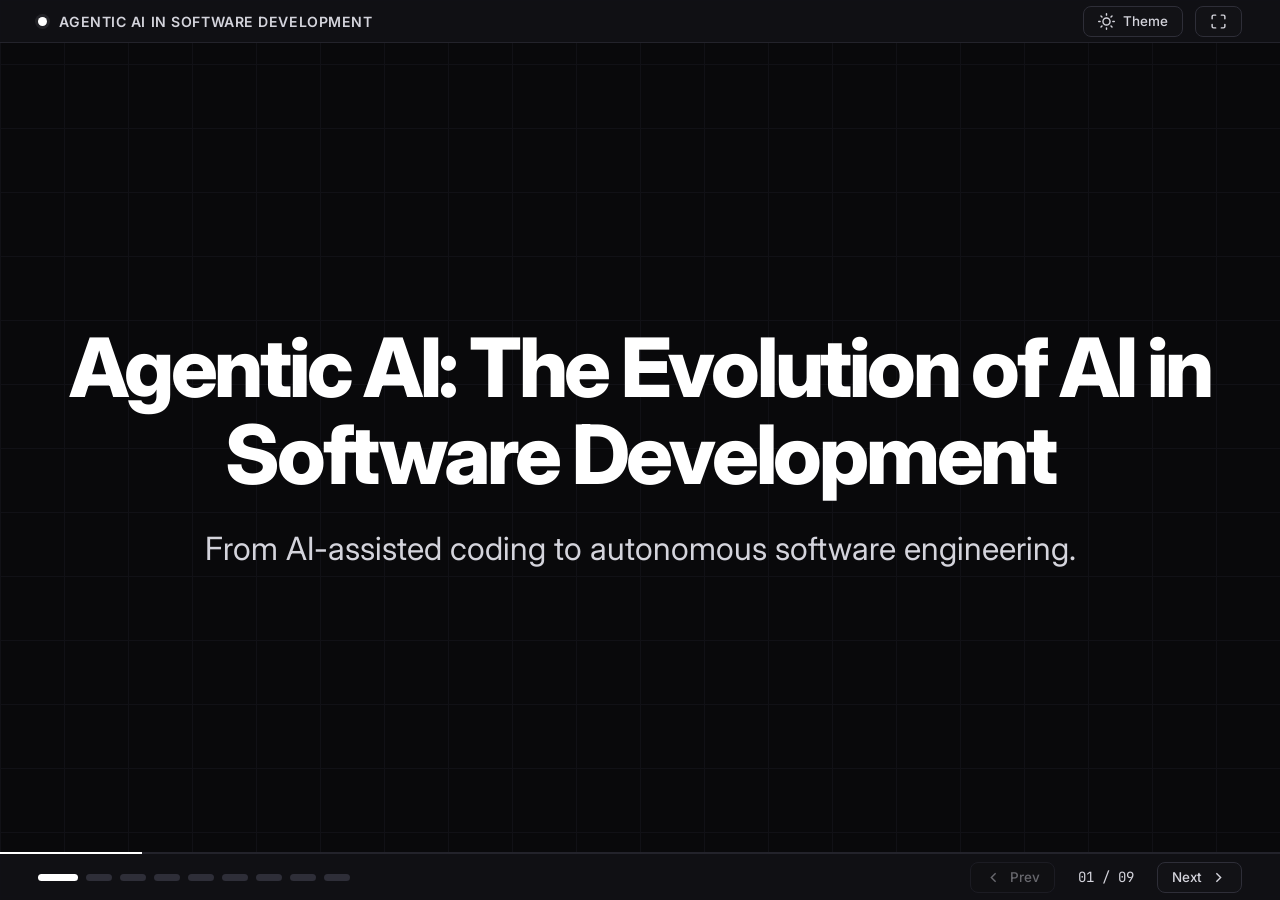
==== commit dbe9b78f: "Color checkmarks green and Slide 09 cross icons red" ====
--- a/index.html
+++ b/index.html
@@ -536,9 +536,8 @@
                   <div class="tool-vendor">Software Engineering Agent</div>
                 </div>
                 <div class="card-icon">
-                  <svg viewBox="0 0 24 24" fill="none" stroke="currentColor" stroke-width="2">
-                    <polyline points="4 17 10 11 4 5"></polyline>
-                    <line x1="12" y1="19" x2="20" y2="19"></line>
+                  <svg class="tool-brand-svg" viewBox="0 0 24 24" fill="currentColor" fill-rule="evenodd" preserveAspectRatio="xMidYMid meet" aria-hidden="true" xmlns="http://www.w3.org/2000/svg">
+                    <path clip-rule="evenodd" d="M8.086.457a6.105 6.105 0 013.046-.415c1.333.153 2.521.72 3.564 1.7a.117.117 0 00.107.029c1.408-.346 2.762-.224 4.061.366l.063.03.154.076c1.357.703 2.33 1.77 2.918 3.198.278.679.418 1.388.421 2.126a5.655 5.655 0 01-.18 1.631.167.167 0 00.04.155 5.982 5.982 0 011.578 2.891c.385 1.901-.01 3.615-1.183 5.14l-.182.22a6.063 6.063 0 01-2.934 1.851.162.162 0 00-.108.102c-.255.736-.511 1.364-.987 1.992-1.199 1.582-2.962 2.462-4.948 2.451-1.583-.008-2.986-.587-4.21-1.736a.145.145 0 00-.14-.032c-.518.167-1.04.191-1.604.185a5.924 5.924 0 01-2.595-.622 6.058 6.058 0 01-2.146-1.781c-.203-.269-.404-.522-.551-.821a7.74 7.74 0 01-.495-1.283 6.11 6.11 0 01-.017-3.064.166.166 0 00.008-.074.115.115 0 00-.037-.064 5.958 5.958 0 01-1.38-2.202 5.196 5.196 0 01-.333-1.589 6.915 6.915 0 01.188-2.132c.45-1.484 1.309-2.648 2.577-3.493.282-.188.55-.334.802-.438.286-.12.573-.22.861-.304a.129.129 0 00.087-.087A6.016 6.016 0 015.635 2.31C6.315 1.464 7.132.846 8.086.457zm-.804 7.85a.848.848 0 00-1.473.842l1.694 2.965-1.688 2.848a.849.849 0 001.46.864l1.94-3.272a.849.849 0 00.007-.854l-1.94-3.393zm5.446 6.24a.849.849 0 000 1.695h4.848a.849.849 0 000-1.696h-4.848z"></path>
                   </svg>
                 </div>
               </div>
@@ -574,11 +573,8 @@
                   <div class="tool-vendor">Repository Workflow Agent</div>
                 </div>
                 <div class="card-icon">
-                  <svg viewBox="0 0 24 24" fill="none" stroke="currentColor" stroke-width="2">
-                    <circle cx="18" cy="18" r="3"></circle>
-                    <circle cx="6" cy="6" r="3"></circle>
-                    <path d="M13 6h3a2 2 0 0 1 2 2v7"></path>
-                    <line x1="6" y1="9" x2="6" y2="21"></line>
+                  <svg class="tool-brand-svg" viewBox="0 0 256 208" fill="currentColor" preserveAspectRatio="xMidYMid meet" aria-hidden="true" xmlns="http://www.w3.org/2000/svg">
+                    <path d="M205.3 31.4c14 14.8 20 35.2 22.5 63.6 6.6 0 12.8 1.5 17 7.2l7.8 10.6c2.2 3 3.4 6.6 3.4 10.4v28.7a12 12 0 0 1-4.8 9.5C215.9 187.2 172.3 208 128 208c-49 0-98.2-28.3-123.2-46.6a12 12 0 0 1-4.8-9.5v-28.7c0-3.8 1.2-7.4 3.4-10.5l7.8-10.5c4.2-5.7 10.4-7.2 17-7.2 2.5-28.4 8.4-48.8 22.5-63.6C77.3 3.2 112.6 0 127.6 0h.4c14.7 0 50.4 2.9 77.3 31.4ZM128 78.7c-3 0-6.5.2-10.3.6a27.1 27.1 0 0 1-6 12.1 45 45 0 0 1-32 13c-6.8 0-13.9-1.5-19.7-5.2-5.5 1.9-10.8 4.5-11.2 11-.5 12.2-.6 24.5-.6 36.8 0 6.1 0 12.3-.2 18.5 0 3.6 2.2 6.9 5.5 8.4C79.9 185.9 105 192 128 192s48-6 74.5-18.1a9.4 9.4 0 0 0 5.5-8.4c.3-18.4 0-37-.8-55.3-.4-6.6-5.7-9.1-11.2-11-5.8 3.7-13 5.1-19.7 5.1a45 45 0 0 1-32-12.9 27.1 27.1 0 0 1-6-12.1c-3.4-.4-6.9-.5-10.3-.6Zm-27 44c5.8 0 10.5 4.6 10.5 10.4v19.2a10.4 10.4 0 0 1-20.8 0V133c0-5.8 4.6-10.4 10.4-10.4Zm53.4 0c5.8 0 10.4 4.6 10.4 10.4v19.2a10.4 10.4 0 0 1-20.8 0V133c0-5.8 4.7-10.4 10.4-10.4Zm-73-94.4c-11.2 1.1-20.6 4.8-25.4 10-10.4 11.3-8.2 40.1-2.2 46.2A31.2 31.2 0 0 0 75 91.7c6.8 0 19.6-1.5 30.1-12.2 4.7-4.5 7.5-15.7 7.2-27-.3-9.1-2.9-16.7-6.7-19.9-4.2-3.6-13.6-5.2-24.2-4.3Zm69 4.3c-3.8 3.2-6.4 10.8-6.7 19.9-.3 11.3 2.5 22.5 7.2 27a41.7 41.7 0 0 0 30 12.2c8.9 0 17-2.9 21.3-7.2 6-6.1 8.2-34.9-2.2-46.3-4.8-5-14.2-8.8-25.4-9.9-10.6-1-20 .7-24.2 4.3ZM128 56c-2.6 0-5.6.2-9 .5.4 1.7.5 3.7.7 5.7 0 1.5 0 3-.2 4.5 3.2-.3 6-.3 8.5-.3 2.6 0 5.3 0 8.5.3-.2-1.6-.2-3-.2-4.5.2-2 .3-4 .7-5.7-3.4-.3-6.4-.5-9-.5Z"></path>
                   </svg>
                 </div>
               </div>
@@ -614,10 +610,10 @@
                   <div class="tool-vendor">Autonomous AI Software Engineer</div>
                 </div>
                 <div class="card-icon">
-                  <svg viewBox="0 0 24 24" fill="none" stroke="currentColor" stroke-width="2">
-                    <rect x="2" y="3" width="20" height="14" rx="2" ry="2"></rect>
-                    <line x1="8" y1="21" x2="16" y2="21"></line>
-                    <line x1="12" y1="17" x2="12" y2="21"></line>
+                  <svg class="tool-brand-svg" viewBox="0 0 24 24" preserveAspectRatio="xMidYMid meet" aria-hidden="true" xmlns="http://www.w3.org/2000/svg">
+                    <path d="M2.033 9.867l2.554 1.483a.589.589 0 00.592 0l2.554-1.483.01-.008a.608.608 0 00.11-.084l.013-.015a.631.631 0 00.076-.1c.003-.005.008-.01.01-.016a.558.558 0 00.052-.125l.007-.028a.611.611 0 00.019-.14V7.868c0-.572.307-1.105.8-1.392a1.595 1.595 0 011.598 0l1.277.742a.54.54 0 00.129.053l.028.01c.044.01.088.015.133.016h.006l.013-.002a.587.587 0 00.27-.074l.011-.004 2.554-1.483a.596.596 0 00.297-.516V2.253a.595.595 0 00-.297-.516L12.293.257a.587.587 0 00-.591 0L9.148 1.737l-.01.01a.609.609 0 00-.109.083l-.014.015a.632.632 0 00-.076.1c-.003.005-.008.01-.01.016a.57.57 0 00-.052.124l-.007.028a.612.612 0 00-.018.14v1.483c0 .572-.307 1.105-.8 1.393a1.597 1.597 0 01-1.599 0l-1.276-.742a.603.603 0 00-.13-.053l-.028-.008a.658.658 0 00-.133-.018h-.02a.57.57 0 00-.269.074c-.003.002-.008.002-.012.005L2.033 5.872a.596.596 0 00-.297.515v2.966c0 .213.113.41.297.515z" fill="#3969CA"></path>
+                    <path d="M15.943 10.607a1.596 1.596 0 011.599 0l1.276.74c.041.025.085.04.13.055l.028.008c.043.01.088.016.133.018h.005c.005 0 .01-.002.014-.003a.474.474 0 00.122-.016l.021-.005a.616.616 0 00.126-.052c.004-.002.009-.002.013-.005l2.554-1.482a.597.597 0 00.297-.516V6.383a.596.596 0 00-.297-.515l-2.552-1.483a.587.587 0 00-.592 0l-2.553 1.482-.011.008a.61.61 0 00-.108.084l-.014.016a.637.637 0 00-.076.1c-.003.005-.008.01-.01.016a.57.57 0 00-.052.124l-.007.029a.612.612 0 00-.018.14v1.482c0 .572-.307 1.105-.8 1.393a1.597 1.597 0 01-1.599 0l-1.276-.742a.584.584 0 00-.13-.053l-.028-.008a.62.62 0 00-.133-.018h-.02a.587.587 0 00-.269.074l-.012.004L9.15 10a.596.596 0 00-.296.516v2.966c0 .212.112.409.296.515l2.554 1.483s.008.002.012.005c.04.022.082.04.126.052l.02.004a.57.57 0 00.123.017l.014.002h.006c.054 0 .108-.01.16-.025a.587.587 0 00.13-.054l1.277-.741a1.597 1.597 0 012.398 1.392v1.482c0 .049.007.095.019.14l.007.028a.619.619 0 00.051.125c.004.006.008.01.01.016a.6.6 0 00.076.1l.014.015c.033.032.069.06.108.084.004.002.006.006.011.008l2.554 1.483a.59.59 0 00.593 0l2.554-1.483a.597.597 0 00.296-.516v-2.965a.595.595 0 00-.296-.516l-2.554-1.483s-.008-.002-.012-.005a.54.54 0 00-.126-.051c-.007-.003-.013-.003-.02-.005a.635.635 0 00-.125-.017h-.018a.557.557 0 00-.16.026.588.588 0 00-.13.053l-1.276.742a1.595 1.595 0 01-1.598 0 1.615 1.615 0 010-2.785l-.005-.001z" fill="#21C19A"></path>
+                    <path d="M14.848 18.265l-2.554-1.482-.012-.005a.526.526 0 00-.126-.052c-.007-.002-.014-.002-.02-.005a.64.64 0 00-.124-.017h-.02a.56.56 0 00-.16.026.588.588 0 00-.13.053l-1.276.742a1.594 1.594 0 01-1.598 0c-.493-.286-.8-.82-.8-1.393V14.65a.563.563 0 00-.018-.14l-.008-.028a.604.604 0 00-.051-.124l-.01-.017a.603.603 0 00-.076-.1l-.014-.015a.596.596 0 00-.109-.084c-.003-.002-.005-.006-.01-.008L5.178 12.65a.587.587 0 00-.591 0l-2.554 1.483a.596.596 0 00-.297.516v2.965c0 .213.113.41.297.516l2.554 1.483.012.004a.618.618 0 00.267.074l.016.002h.007a.55.55 0 00.16-.026.584.584 0 00.129-.053l1.277-.742a1.597 1.597 0 012.398 1.393v1.482c0 .05.007.095.019.14l.007.028c.013.044.03.085.051.125l.01.016c.022.036.047.07.076.1l.014.015c.032.032.069.06.109.084l.01.008 2.554 1.483a.587.587 0 00.593 0l2.554-1.483a.596.596 0 00.296-.515v-2.966a.596.596 0 00-.296-.516h-.002z" fill="#0294DE"></path>
                   </svg>
                 </div>
               </div>
@@ -653,10 +649,9 @@
                   <div class="tool-vendor">Open-Source Terminal Agent</div>
                 </div>
                 <div class="card-icon">
-                  <svg viewBox="0 0 24 24" fill="none" stroke="currentColor" stroke-width="2">
-                    <rect x="3" y="4" width="18" height="16" rx="2"></rect>
-                    <polyline points="8 10 11 13 8 16"></polyline>
-                    <line x1="13" y1="16" x2="17" y2="16"></line>
+                  <svg class="tool-brand-svg" viewBox="0 0 240 300" fill="none" preserveAspectRatio="xMidYMid meet" aria-hidden="true" xmlns="http://www.w3.org/2000/svg">
+                    <path d="M180 240H60V120H180V240Z" fill="currentColor" fill-opacity="0.28"></path>
+                    <path d="M180 60H60V240H180V60ZM240 300H0V0H240V300Z" fill="currentColor"></path>
                   </svg>
                 </div>
               </div>
@@ -692,8 +687,8 @@
                   <div class="tool-vendor">Anthropic Agentic CLI &amp; IDE Tool</div>
                 </div>
                 <div class="card-icon">
-                  <svg viewBox="0 0 24 24" fill="none" stroke="currentColor" stroke-width="2">
-                    <path d="M12 3l1.912 5.813a2 2 0 0 0 1.275 1.275L21 12l-5.813 1.912a2 2 0 0 0-1.275 1.275L12 21l-1.912-5.813a2 2 0 0 0-1.275-1.275L3 12l5.813-1.912a2 2 0 0 0 1.275-1.275L12 3z"></path>
+                  <svg class="tool-brand-svg" viewBox="0 0 24 24" preserveAspectRatio="xMidYMid meet" aria-hidden="true" xmlns="http://www.w3.org/2000/svg">
+                    <path d="M4.709 15.955l4.72-2.647.08-.23-.08-.128H9.2l-.79-.048-2.698-.073-2.339-.097-2.266-.122-.571-.121L0 11.784l.055-.352.48-.321.686.06 1.52.103 2.278.158 1.652.097 2.449.255h.389l.055-.157-.134-.098-.103-.097-2.358-1.596-2.552-1.688-1.336-.972-.724-.491-.364-.462-.158-1.008.656-.722.881.06.225.061.893.686 1.908 1.476 2.491 1.833.365.304.145-.103.019-.073-.164-.274-1.355-2.446-1.446-2.49-.644-1.032-.17-.619a2.97 2.97 0 01-.104-.729L6.283.134 6.696 0l.996.134.42.364.62 1.414 1.002 2.229 1.555 3.03.456.898.243.832.091.255h.158V9.01l.128-1.706.237-2.095.23-2.695.08-.76.376-.91.747-.492.584.28.48.685-.067.444-.286 1.851-.559 2.903-.364 1.942h.212l.243-.242.985-1.306 1.652-2.064.73-.82.85-.904.547-.431h1.033l.76 1.129-.34 1.166-1.064 1.347-.881 1.142-1.264 1.7-.79 1.36.073.11.188-.02 2.856-.606 1.543-.28 1.841-.315.833.388.091.395-.328.807-1.969.486-2.309.462-3.439.813-.042.03.049.061 1.549.146.662.036h1.622l3.02.225.79.522.474.638-.079.485-1.215.62-1.64-.389-3.829-.91-1.312-.329h-.182v.11l1.093 1.068 2.006 1.81 2.509 2.33.127.578-.322.455-.34-.049-2.205-1.657-.851-.747-1.926-1.62h-.128v.17l.444.649 2.345 3.521.122 1.08-.17.353-.608.213-.668-.122-1.374-1.925-1.415-2.167-1.143-1.943-.14.08-.674 7.254-.316.37-.729.28-.607-.461-.322-.747.322-1.476.389-1.924.315-1.53.286-1.9.17-.632-.012-.042-.14.018-1.434 1.967-2.18 2.945-1.726 1.845-.414.164-.717-.37.067-.662.401-.589 2.388-3.036 1.44-1.882.93-1.086-.006-.158h-.055L4.132 18.56l-1.13.146-.487-.456.061-.746.231-.243 1.908-1.312-.006.006z" fill="#D97757" fill-rule="nonzero"></path>
                   </svg>
                 </div>
               </div>
@@ -1167,7 +1162,7 @@
           </div>
 
           <!-- Challenges -->
-          <div class="compare-panel compare-panel--compact anim-item" style="--stagger: 3;">
+          <div class="compare-panel compare-panel--compact compare-danger anim-item" style="--stagger: 3;">
             <div class="compare-header">
               <div class="compare-title-group">
                 <svg viewBox="0 0 24 24" fill="none" stroke="currentColor" stroke-width="2">
--- a/presentation.css
+++ b/presentation.css
@@ -27,6 +27,8 @@
   --accent-soft: rgba(255, 255, 255, 0.08);
   --accent-medium: rgba(255, 255, 255, 0.16);
   --accent-glow: rgba(255, 255, 255, 0.05);
+  --color-check: #22c55e;
+  --color-wrong: #ef4444;
 
   /* Typography */
   --font-sans: 'Inter', -apple-system, BlinkMacSystemFont, 'Segoe UI', Roboto, Oxygen, Ubuntu, sans-serif;
@@ -69,6 +71,8 @@
   --accent-soft: rgba(9, 9, 11, 0.06);
   --accent-medium: rgba(9, 9, 11, 0.12);
   --accent-glow: rgba(9, 9, 11, 0.03);
+  --color-check: #16a34a;
+  --color-wrong: #dc2626;
 }
 
 /* ==========================================================================
@@ -582,8 +586,15 @@
   color: var(--text-primary);
 }
 
-.compare-highlight .clean-list li svg {
-  color: var(--text-primary);
+.compare-highlight .clean-list li svg,
+.agent-tool-card .clean-list li svg,
+.clean-list li svg:has(polyline[points="20 6 9 17 4 12"]) {
+  color: var(--color-check);
+}
+
+.compare-danger .clean-list li svg,
+.clean-list li svg:has(line[x1="18"][y1="6"][x2="6"][y2="18"]) {
+  color: var(--color-wrong);
 }
 
 .scenario-box {
@@ -782,6 +793,24 @@
 
 .examples-grid .agent-tool-card .clean-list li {
   font-size: clamp(0.98rem, min(1.24vw, 1.95vh), 1.34rem);
+}
+
+.examples-grid .card-icon {
+  width: clamp(46px, 3.3vw, 60px);
+  height: clamp(46px, 3.3vw, 60px);
+  padding: 7px;
+  flex-shrink: 0;
+  transition: border-color var(--duration-fast) ease, background var(--duration-fast) ease;
+}
+
+.examples-grid .card-icon svg.tool-brand-svg {
+  width: 100%;
+  height: 100%;
+  display: block;
+}
+
+.examples-grid .agent-tool-card:hover .card-icon {
+  border-color: var(--border-strong);
 }
 
 .agent-tool-card:hover {
@@ -1572,7 +1601,7 @@
 }
 
 .term-done-check {
-  color: var(--text-primary);
+  color: var(--color-check);
   font-weight: 700;
 }
 
@@ -1688,8 +1717,7 @@
   color: var(--agent-color);
 }
 
-.term-spinner-row[data-agent] .term-spinner-glyph,
-.term-spinner-row[data-agent] .term-done-check {
+.term-spinner-row[data-agent] .term-spinner-glyph {
   color: var(--agent-color);
 }
 
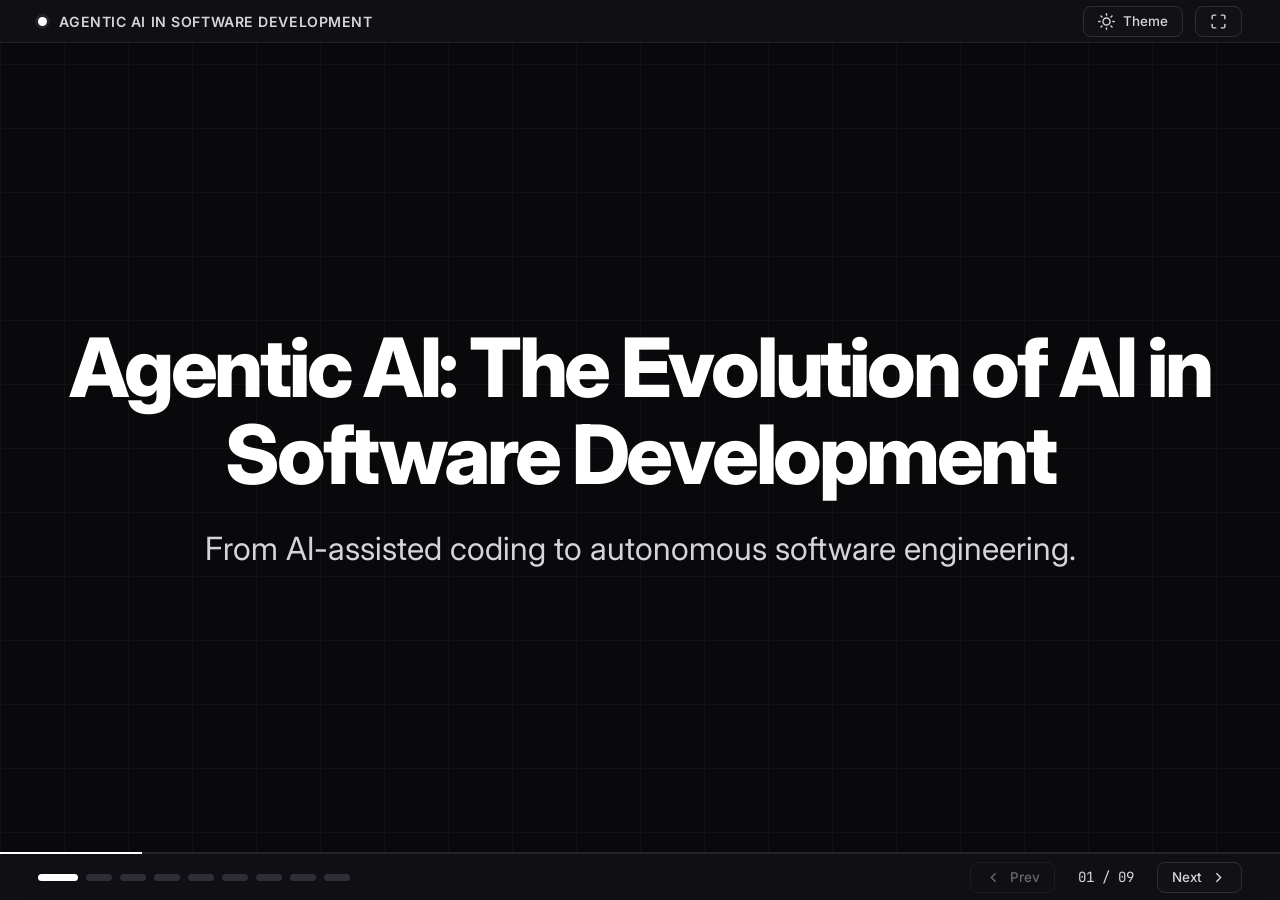
==== commit 7d6bcf92: "Use basic English for Slide 02 card descriptions" ====
--- a/index.html
+++ b/index.html
@@ -92,7 +92,7 @@
               <span class="card-index">01</span>
             </div>
             <h3 class="card-title">Goal-Oriented</h3>
-            <p class="card-desc">Works persistently toward a high-level defined objective rather than answering a single prompt.</p>
+            <p class="card-desc">Works step by step to finish a big goal instead of answering one question.</p>
           </div>
 
           <div class="feature-card anim-item" style="--stagger: 4;">
@@ -105,7 +105,7 @@
               <span class="card-index">02</span>
             </div>
             <h3 class="card-title">Autonomous</h3>
-            <p class="card-desc">Performs chained development tasks and intermediate steps without needing constant human prompts.</p>
+            <p class="card-desc">Handles tasks on its own without needing instructions at every step.</p>
           </div>
 
           <div class="feature-card anim-item" style="--stagger: 5;">
@@ -119,7 +119,7 @@
               <span class="card-index">03</span>
             </div>
             <h3 class="card-title">Action-Oriented</h3>
-            <p class="card-desc">Directly interacts with external systems: editors, terminals, compilers, databases, and test runners.</p>
+            <p class="card-desc">Uses real tools directly, like code editors, terminals, databases, and test tools.</p>
           </div>
 
           <div class="feature-card anim-item" style="--stagger: 6;">
@@ -134,7 +134,7 @@
               <span class="card-index">04</span>
             </div>
             <h3 class="card-title">Adaptive</h3>
-            <p class="card-desc">Reads compiler errors or test failures and dynamically adjusts its approach based on real outcomes.</p>
+            <p class="card-desc">Reads error messages or failed tests and updates its plan to fix problems.</p>
           </div>
         </div>
 
